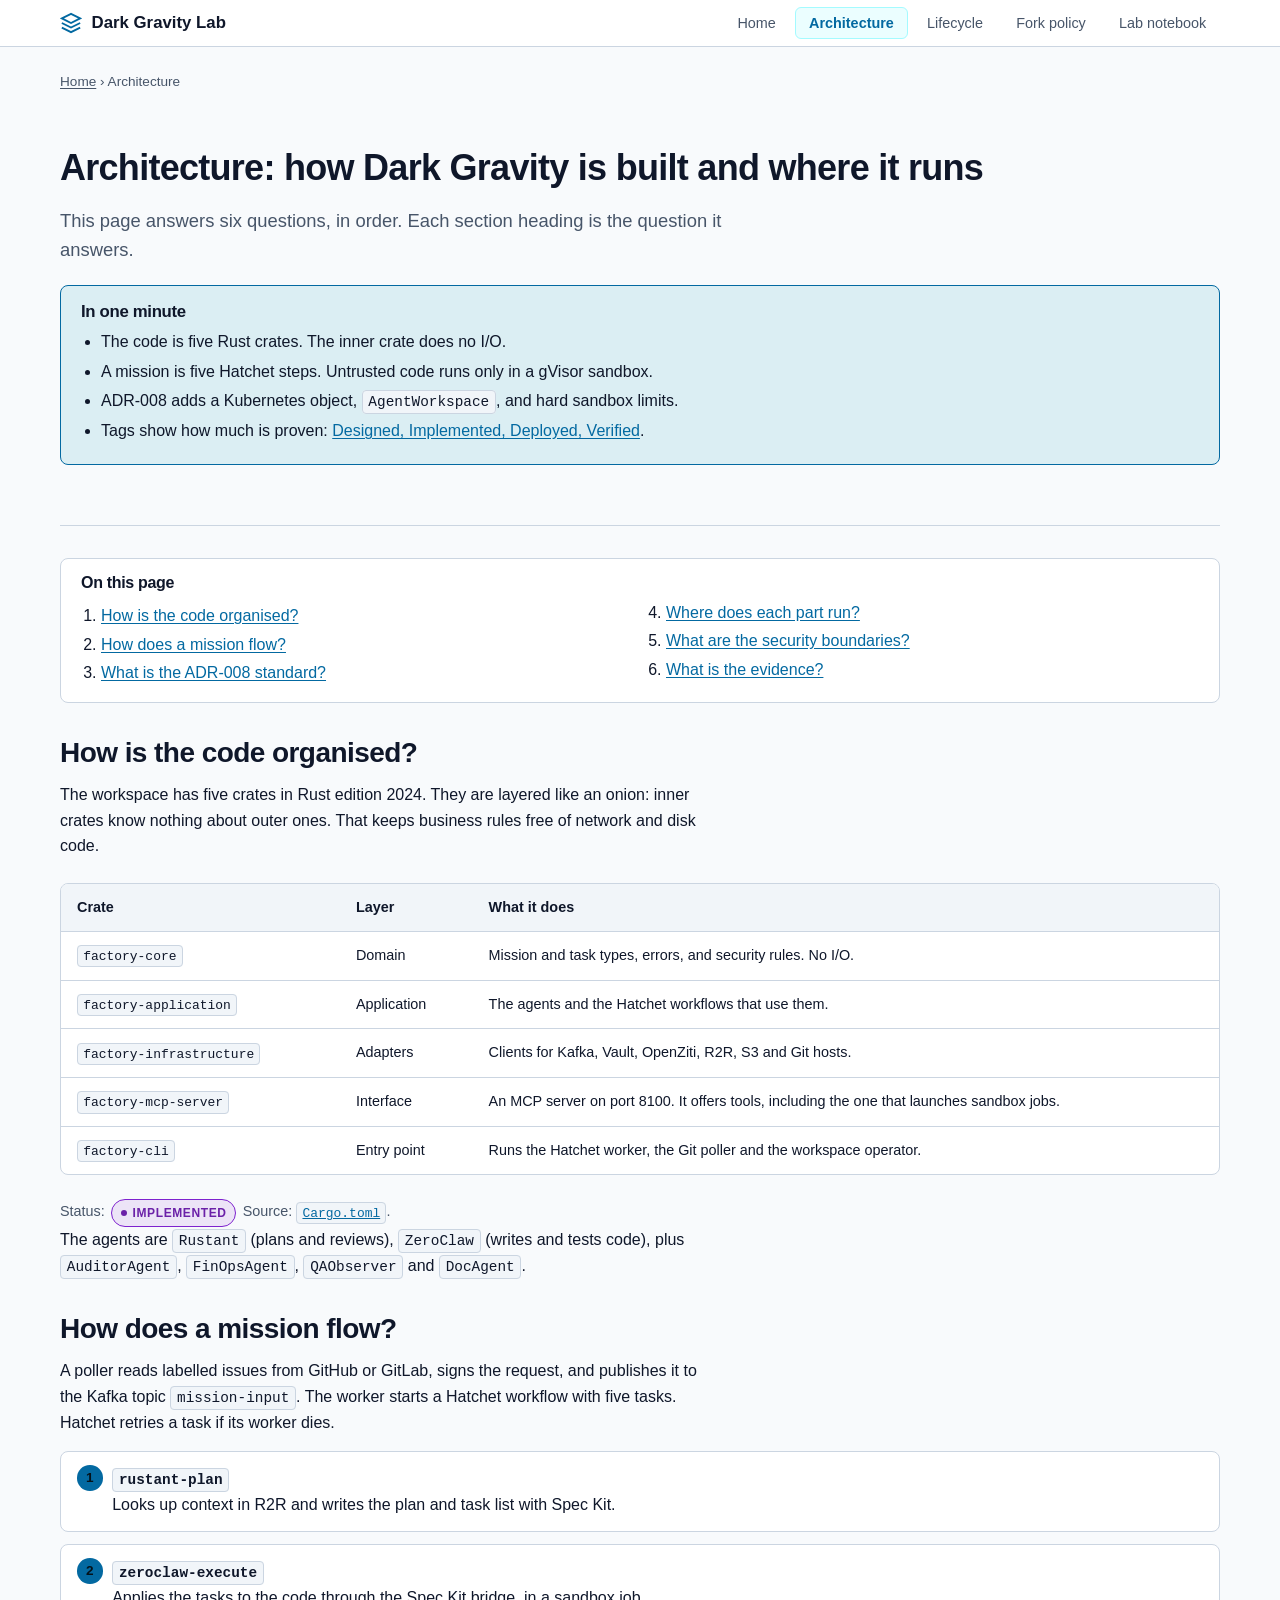
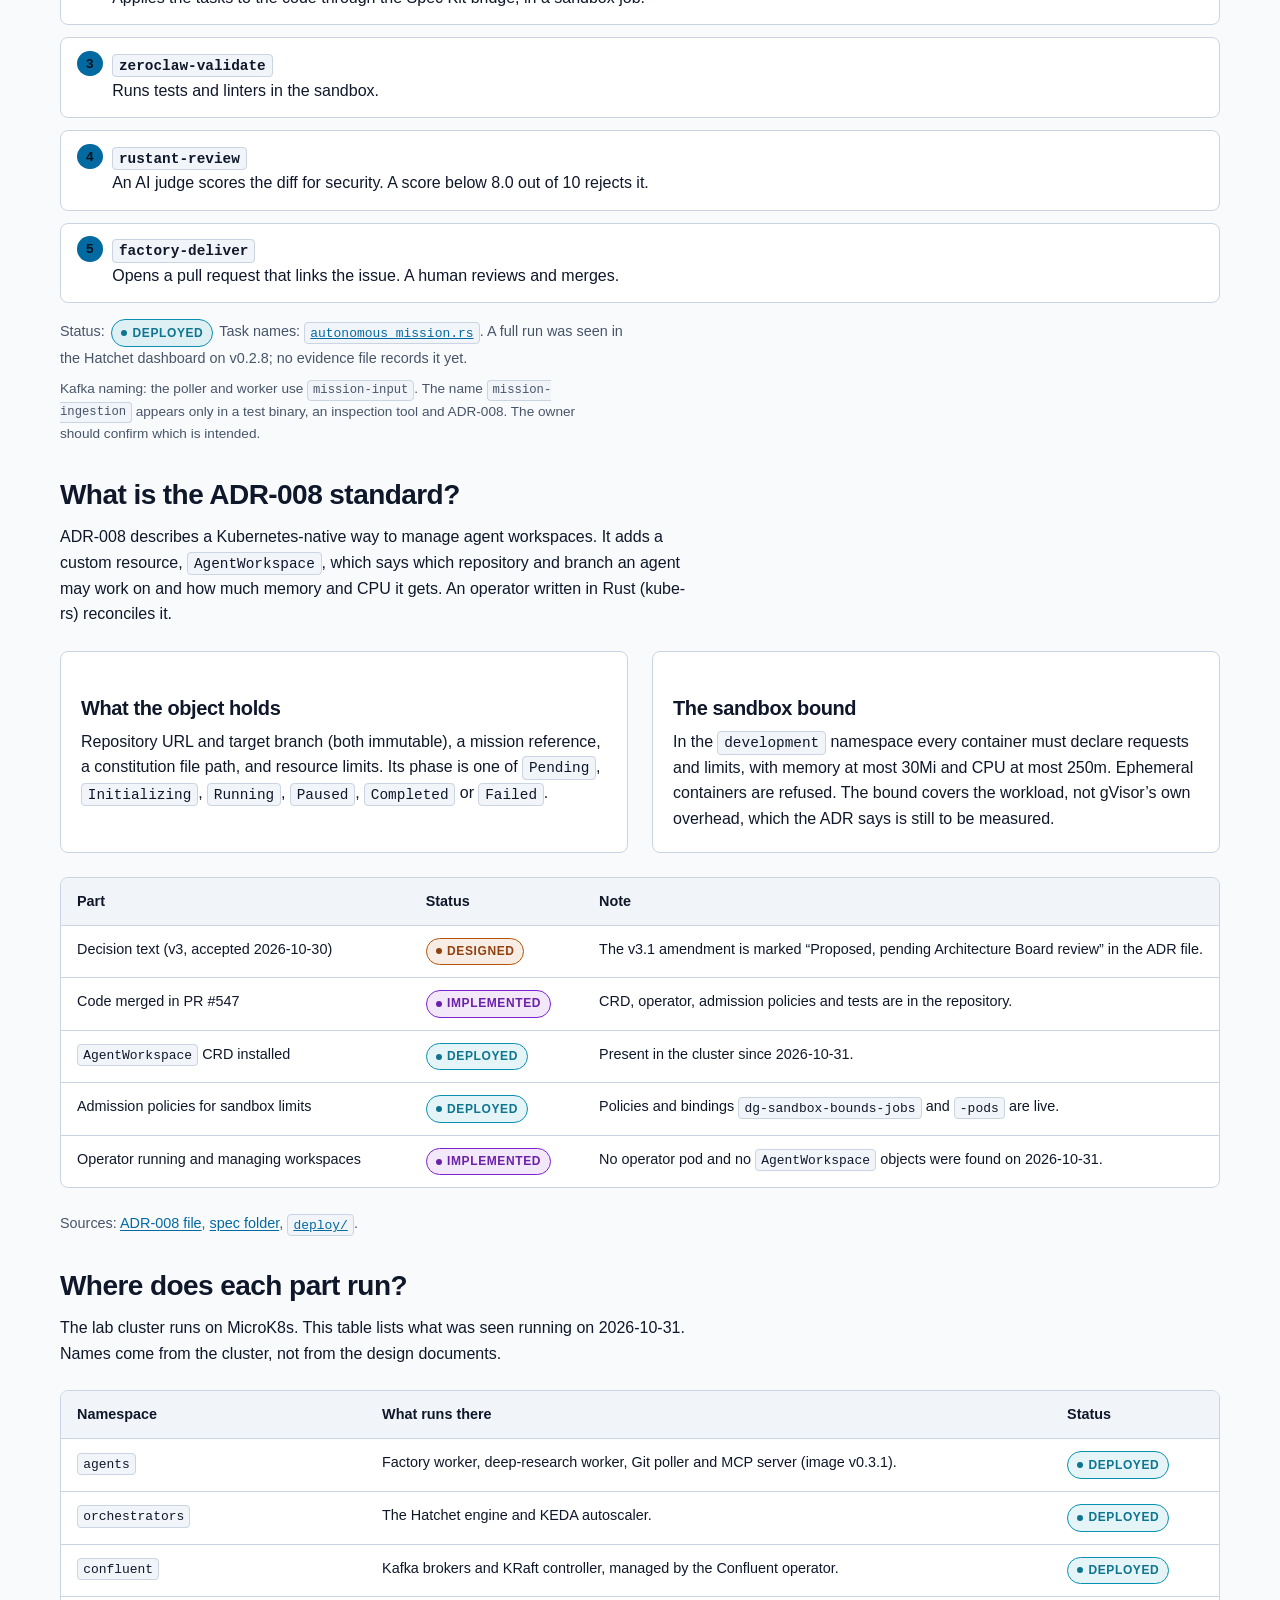
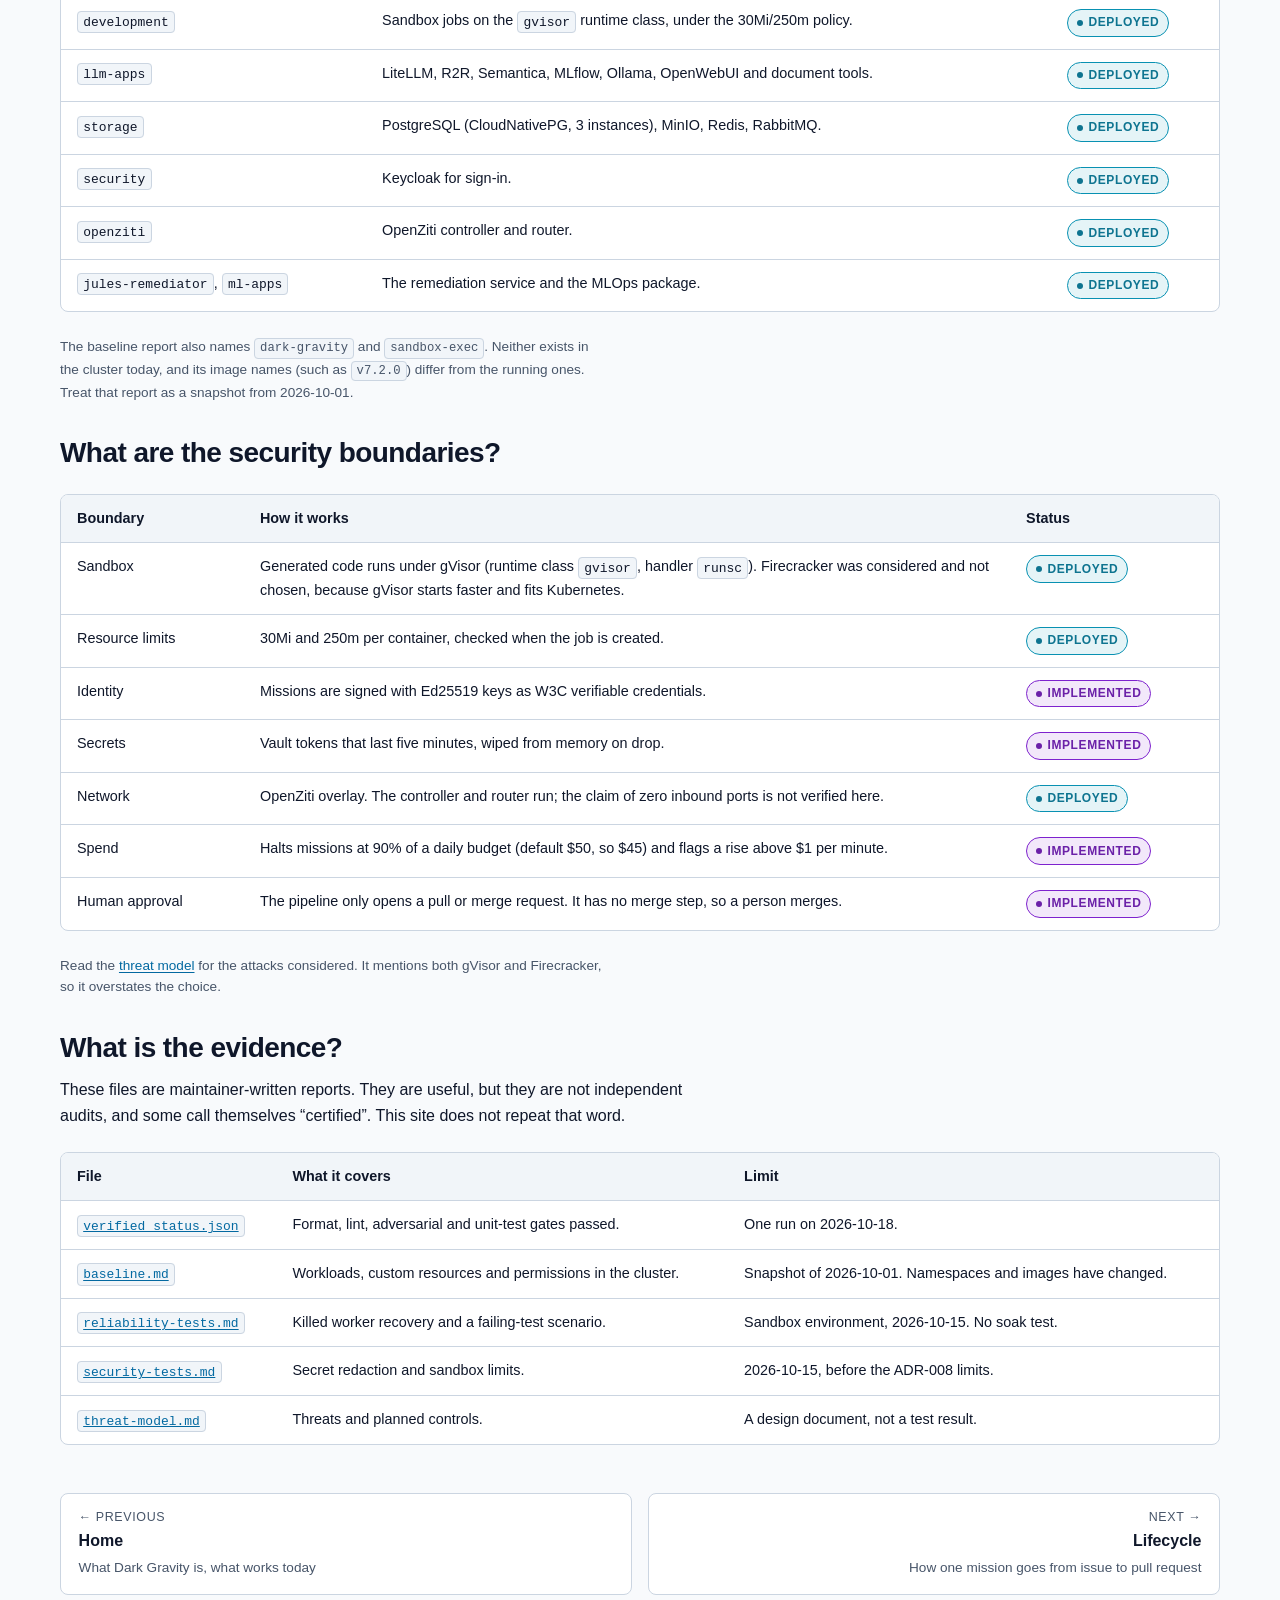
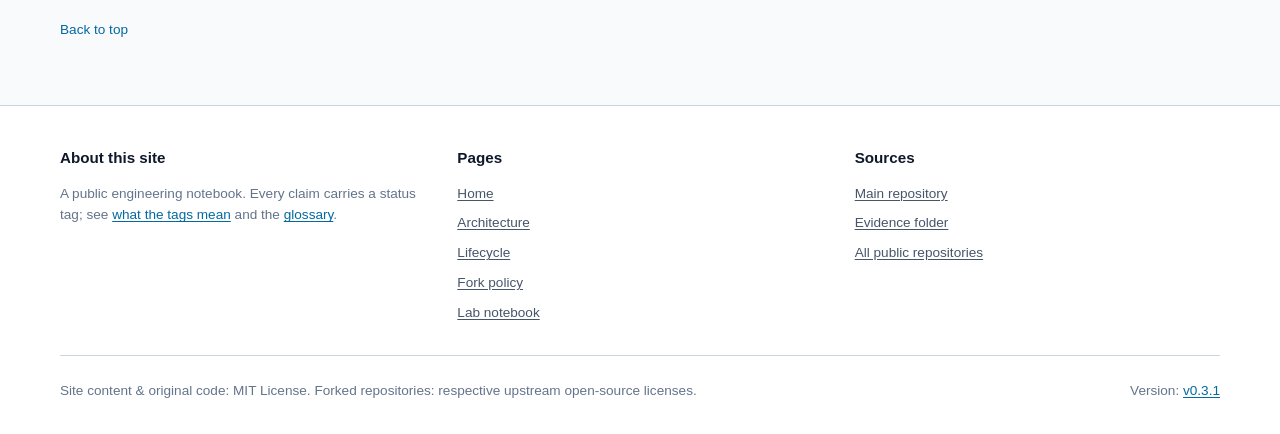
==== architecture.html @ 4d7efce5 "docs(release): update footer and canonical claims to v0.3.1 (DG-RVP-013)" ====
<!DOCTYPE html>
<html lang="en">
<head>
  <meta charset="UTF-8">
  <meta name="viewport" content="width=device-width, initial-scale=1.0">
  <title>Architecture: Dark Gravity System Design</title>
  <meta name="description" content="Five Rust crates, 5-step Hatchet pipeline, ADR-008 workspace CRD, gVisor sandboxes, and Kubernetes cluster topology verified against repository facts.">
  <link rel="canonical" href="https://lgcorzo.github.io/architecture.html">
  <meta property="og:site_name" content="Dark Gravity Lab">
  <meta property="og:type" content="website">
  <meta property="og:title" content="Architecture: Dark Gravity System Design">
  <meta property="og:description" content="Five Rust crates, 5-step Hatchet pipeline, ADR-008 workspace CRD, gVisor sandboxes, and Kubernetes cluster topology verified against repository facts.">
  <meta property="og:url" content="https://lgcorzo.github.io/architecture.html">
  <meta property="og:image" content="https://lgcorzo.github.io/assets/og-image.png">
  <meta property="og:image:width" content="1200">
  <meta property="og:image:height" content="630">
  <meta name="twitter:card" content="summary_large_image">
  <meta name="twitter:title" content="Architecture: Dark Gravity System Design">
  <meta name="twitter:description" content="Five Rust crates, 5-step Hatchet pipeline, ADR-008 workspace CRD, gVisor sandboxes, and Kubernetes cluster topology verified against repository facts.">
  <meta name="twitter:image" content="https://lgcorzo.github.io/assets/og-image.png">
  <link rel="stylesheet" href="assets/site.css">
  <link rel="icon" type="image/svg+xml" href="data:image/svg+xml,<svg xmlns='http://www.w3.org/2000/svg' viewBox='0 0 24 24'><path fill='%2300f0ff' d='M12 2L2 7l10 5 10-5-10-5zM2 17l10 5 10-5M2 12l10 5 10-5'/></svg>">
</head>
<body>
  <a href="#main" class="skip-link">Skip to main content</a>
  <!--SHELL:HEADER-->
  <header class="site-header">
    <div class="container">
      <nav class="site-nav" aria-label="Main">
        <a href="index.html" class="site-brand"><svg viewBox="0 0 24 24" fill="none" stroke="currentColor" stroke-width="2" aria-hidden="true"><path d="M12 2L2 7l10 5 10-5-10-5zM2 17l10 5 10-5M2 12l10 5 10-5"/></svg><span>Dark Gravity Lab</span></a>
        <ul class="nav-menu">
          <li><a href="index.html" class="nav-link">Home</a></li>
          <li><a href="architecture.html" class="nav-link" aria-current="page">Architecture</a></li>
          <li><a href="lifecycle.html" class="nav-link" title="Mission flow: from issue to human-reviewed PR">Lifecycle</a></li>
          <li><a href="fork-policy.html" class="nav-link" title="Dependency governance: 42 maintained open-source forks">Fork policy</a></li>
          <li><a href="notebooks.html" class="nav-link">Lab notebook</a></li>
        </ul>
      </nav>
    </div>
  </header>
  <!--/SHELL:HEADER-->

  <main id="main">
    <div class="container">
      <p class="breadcrumb"><a href="index.html">Home</a> &rsaquo; Architecture</p>

      <section class="hero">
        <h1>Architecture: how Dark Gravity is built and where it runs</h1>
        <p class="lede">
          This page answers six questions, in order. Each section heading
          is the question it answers.
        </p>
        <div class="minute">
          <h2>In one minute</h2>
          <ul>
            <li>The code is five Rust crates. The inner crate does no I/O.</li>
            <li>A mission is five Hatchet steps. Untrusted code runs only in a gVisor sandbox.</li>
            <li>ADR-008 adds a Kubernetes object, <code>AgentWorkspace</code>, and hard sandbox limits.</li>
            <li>Tags show how much is proven: <a href="index.html#status-tags">Designed, Implemented, Deployed, Verified</a>.</li>
          </ul>
        </div>
      </section>

      <nav class="toc" aria-label="On this page">
        <h2>On this page</h2>
        <ol>
          <li><a href="#overview">How is the code organised?</a></li>
          <li><a href="#mission-flow">How does a mission flow?</a></li>
          <li><a href="#adr-008">What is the ADR-008 standard?</a></li>
          <li><a href="#where-things-run">Where does each part run?</a></li>
          <li><a href="#security">What are the security boundaries?</a></li>
          <li><a href="#evidence">What is the evidence?</a></li>
        </ol>
      </nav>

      <section id="overview">
        <h2>How is the code organised?</h2>
        <p>
          The workspace has five crates in Rust edition 2024. They are
          layered like an onion: inner crates know nothing about outer ones.
          That keeps business rules free of network and disk code.
        </p>
        <div class="table-container">
          <table>
            <thead><tr><th scope="col">Crate</th><th scope="col">Layer</th><th scope="col">What it does</th></tr></thead>
            <tbody>
              <tr><td><code>factory-core</code></td><td>Domain</td><td>Mission and task types, errors, and security rules. No I/O.</td></tr>
              <tr><td><code>factory-application</code></td><td>Application</td><td>The agents and the Hatchet workflows that use them.</td></tr>
              <tr><td><code>factory-infrastructure</code></td><td>Adapters</td><td>Clients for Kafka, Vault, OpenZiti, R2R, S3 and Git hosts.</td></tr>
              <tr><td><code>factory-mcp-server</code></td><td>Interface</td><td>An MCP server on port 8100. It offers tools, including the one that launches sandbox jobs.</td></tr>
              <tr><td><code>factory-cli</code></td><td>Entry point</td><td>Runs the Hatchet worker, the Git poller and the workspace operator.</td></tr>
            </tbody>
          </table>
        </div>
        <p class="status-line">
          Status: <span class="status-tag status-implemented">Implemented</span>
          Source: <a href="https://github.com/lgcorzo/rust_CACD_autonomous_factory/blob/main/Cargo.toml"><code>Cargo.toml</code></a>.
        </p>
        <p>
          The agents are <code>Rustant</code> (plans and reviews),
          <code>ZeroClaw</code> (writes and tests code), plus
          <code>AuditorAgent</code>, <code>FinOpsAgent</code>,
          <code>QAObserver</code> and <code>DocAgent</code>.
        </p>
      </section>

      <section id="mission-flow">
        <h2>How does a mission flow?</h2>
        <p>
          A poller reads labelled issues from GitHub or GitLab, signs the
          request, and publishes it to the Kafka topic
          <code>mission-input</code>. The worker starts a Hatchet workflow
          with five tasks. Hatchet retries a task if its worker dies.
        </p>
        <ol class="steps">
          <li><strong><code>rustant-plan</code></strong>Looks up context in R2R and writes the plan and task list with Spec Kit.</li>
          <li><strong><code>zeroclaw-execute</code></strong>Applies the tasks to the code through the Spec Kit bridge, in a sandbox job.</li>
          <li><strong><code>zeroclaw-validate</code></strong>Runs tests and linters in the sandbox.</li>
          <li><strong><code>rustant-review</code></strong>An AI judge scores the diff for security. A score below 8.0 out of 10 rejects it.</li>
          <li><strong><code>factory-deliver</code></strong>Opens a pull request that links the issue. A human reviews and merges.</li>
        </ol>
        <p class="status-line">
          Status: <span class="status-tag status-deployed">Deployed</span>
          Task names: <a href="https://github.com/lgcorzo/rust_CACD_autonomous_factory/blob/main/crates/factory-application/src/workflows/autonomous_mission.rs"><code>autonomous_mission.rs</code></a>.
          A full run was seen in the Hatchet dashboard on v0.2.8; no evidence file records it yet.
        </p>
        <p class="note">
          Kafka naming: the poller and worker use <code>mission-input</code>.
          The name <code>mission-ingestion</code> appears only in a test
          binary, an inspection tool and ADR-008. The owner should confirm
          which is intended.
        </p>
      </section>

      <section id="adr-008">
        <h2>What is the ADR-008 standard?</h2>
        <p>
          ADR-008 describes a Kubernetes-native way to manage agent
          workspaces. It adds a custom resource, <code>AgentWorkspace</code>,
          which says which repository and branch an agent may work on and how
          much memory and CPU it gets. An operator written in Rust (kube-rs)
          reconciles it.
        </p>
        <div class="grid-2">
          <div class="card">
            <h3>What the object holds</h3>
            <p>
              Repository URL and target branch (both immutable), a mission
              reference, a constitution file path, and resource limits. Its
              phase is one of <code>Pending</code>, <code>Initializing</code>,
              <code>Running</code>, <code>Paused</code>, <code>Completed</code>
              or <code>Failed</code>.
            </p>
          </div>
          <div class="card">
            <h3>The sandbox bound</h3>
            <p>
              In the <code>development</code> namespace every container must
              declare requests and limits, with memory at most 30Mi and CPU
              at most 250m. Ephemeral containers are refused. The bound
              covers the workload, not gVisor&rsquo;s own overhead, which the
              ADR says is still to be measured.
            </p>
          </div>
        </div>
        <div class="table-container">
          <table>
            <thead><tr><th scope="col">Part</th><th scope="col">Status</th><th scope="col">Note</th></tr></thead>
            <tbody>
              <tr><td>Decision text (v3, accepted 2026-10-30)</td><td><span class="status-tag status-designed">Designed</span></td><td>The v3.1 amendment is marked &ldquo;Proposed, pending Architecture Board review&rdquo; in the ADR file.</td></tr>
              <tr><td>Code merged in PR #547</td><td><span class="status-tag status-implemented">Implemented</span></td><td>CRD, operator, admission policies and tests are in the repository.</td></tr>
              <tr><td><code>AgentWorkspace</code> CRD installed</td><td><span class="status-tag status-deployed">Deployed</span></td><td>Present in the cluster since 2026-10-31.</td></tr>
              <tr><td>Admission policies for sandbox limits</td><td><span class="status-tag status-deployed">Deployed</span></td><td>Policies and bindings <code>dg-sandbox-bounds-jobs</code> and <code>-pods</code> are live.</td></tr>
              <tr><td>Operator running and managing workspaces</td><td><span class="status-tag status-implemented">Implemented</span></td><td>No operator pod and no <code>AgentWorkspace</code> objects were found on 2026-10-31.</td></tr>
            </tbody>
          </table>
        </div>
        <p class="status-line">
          Sources:
          <a href="https://github.com/lgcorzo/rust_CACD_autonomous_factory/blob/main/wiki/architecture/decisions/adr-008-google-ax-crd-workspace-standard-v3.1.md">ADR-008 file</a>,
          <a href="https://github.com/lgcorzo/rust_CACD_autonomous_factory/tree/main/specs/008-crd-workspace-standard">spec folder</a>,
          <a href="https://github.com/lgcorzo/rust_CACD_autonomous_factory/tree/main/deploy"><code>deploy/</code></a>.
        </p>
      </section>

      <section id="where-things-run">
        <h2>Where does each part run?</h2>
        <p>
          The lab cluster runs on MicroK8s. This table lists what was seen
          running on 2026-10-31. Names come from the cluster, not from the
          design documents.
        </p>
        <div class="table-container">
          <table>
            <thead><tr><th scope="col">Namespace</th><th scope="col">What runs there</th><th scope="col">Status</th></tr></thead>
            <tbody>
              <tr><td><code>agents</code></td><td>Factory worker, deep-research worker, Git poller and MCP server (image v0.3.1).</td><td><span class="status-tag status-deployed">Deployed</span></td></tr>
              <tr><td><code>orchestrators</code></td><td>The Hatchet engine and KEDA autoscaler.</td><td><span class="status-tag status-deployed">Deployed</span></td></tr>
              <tr><td><code>confluent</code></td><td>Kafka brokers and KRaft controller, managed by the Confluent operator.</td><td><span class="status-tag status-deployed">Deployed</span></td></tr>
              <tr><td><code>development</code></td><td>Sandbox jobs on the <code>gvisor</code> runtime class, under the 30Mi/250m policy.</td><td><span class="status-tag status-deployed">Deployed</span></td></tr>
              <tr><td><code>llm-apps</code></td><td>LiteLLM, R2R, Semantica, MLflow, Ollama, OpenWebUI and document tools.</td><td><span class="status-tag status-deployed">Deployed</span></td></tr>
              <tr><td><code>storage</code></td><td>PostgreSQL (CloudNativePG, 3 instances), MinIO, Redis, RabbitMQ.</td><td><span class="status-tag status-deployed">Deployed</span></td></tr>
              <tr><td><code>security</code></td><td>Keycloak for sign-in.</td><td><span class="status-tag status-deployed">Deployed</span></td></tr>
              <tr><td><code>openziti</code></td><td>OpenZiti controller and router.</td><td><span class="status-tag status-deployed">Deployed</span></td></tr>
              <tr><td><code>jules-remediator</code>, <code>ml-apps</code></td><td>The remediation service and the MLOps package.</td><td><span class="status-tag status-deployed">Deployed</span></td></tr>
            </tbody>
          </table>
        </div>
        <p class="note">
          The baseline report also names <code>dark-gravity</code> and
          <code>sandbox-exec</code>. Neither exists in the cluster today, and
          its image names (such as <code>v7.2.0</code>) differ from the
          running ones. Treat that report as a snapshot from 2026-10-01.
        </p>
      </section>

      <section id="security">
        <h2>What are the security boundaries?</h2>
        <div class="table-container">
          <table>
            <thead><tr><th scope="col">Boundary</th><th scope="col">How it works</th><th scope="col">Status</th></tr></thead>
            <tbody>
              <tr><td>Sandbox</td><td>Generated code runs under gVisor (runtime class <code>gvisor</code>, handler <code>runsc</code>). Firecracker was considered and not chosen, because gVisor starts faster and fits Kubernetes.</td><td><span class="status-tag status-deployed">Deployed</span></td></tr>
              <tr><td>Resource limits</td><td>30Mi and 250m per container, checked when the job is created.</td><td><span class="status-tag status-deployed">Deployed</span></td></tr>
              <tr><td>Identity</td><td>Missions are signed with Ed25519 keys as W3C verifiable credentials.</td><td><span class="status-tag status-implemented">Implemented</span></td></tr>
              <tr><td>Secrets</td><td>Vault tokens that last five minutes, wiped from memory on drop.</td><td><span class="status-tag status-implemented">Implemented</span></td></tr>
              <tr><td>Network</td><td>OpenZiti overlay. The controller and router run; the claim of zero inbound ports is not verified here.</td><td><span class="status-tag status-deployed">Deployed</span></td></tr>
              <tr><td>Spend</td><td>Halts missions at 90% of a daily budget (default $50, so $45) and flags a rise above $1 per minute.</td><td><span class="status-tag status-implemented">Implemented</span></td></tr>
              <tr><td>Human approval</td><td>The pipeline only opens a pull or merge request. It has no merge step, so a person merges.</td><td><span class="status-tag status-implemented">Implemented</span></td></tr>
            </tbody>
          </table>
        </div>
        <p class="note">
          Read the <a href="https://github.com/lgcorzo/rust_CACD_autonomous_factory/blob/main/evidence/security/threat-model.md">threat model</a>
          for the attacks considered. It mentions both gVisor and Firecracker,
          so it overstates the choice.
        </p>
      </section>

      <section id="evidence">
        <h2>What is the evidence?</h2>
        <p>
          These files are maintainer-written reports. They are useful, but
          they are not independent audits, and some call themselves
          &ldquo;certified&rdquo;. This site does not repeat that word.
        </p>
        <div class="table-container">
          <table>
            <thead><tr><th scope="col">File</th><th scope="col">What it covers</th><th scope="col">Limit</th></tr></thead>
            <tbody>
              <tr><td><a href="https://github.com/lgcorzo/rust_CACD_autonomous_factory/blob/main/evidence/verified_status.json"><code>verified_status.json</code></a></td><td>Format, lint, adversarial and unit-test gates passed.</td><td>One run on 2026-10-18.</td></tr>
              <tr><td><a href="https://github.com/lgcorzo/rust_CACD_autonomous_factory/blob/main/evidence/baseline.md"><code>baseline.md</code></a></td><td>Workloads, custom resources and permissions in the cluster.</td><td>Snapshot of 2026-10-01. Namespaces and images have changed.</td></tr>
              <tr><td><a href="https://github.com/lgcorzo/rust_CACD_autonomous_factory/blob/main/evidence/reliability-tests.md"><code>reliability-tests.md</code></a></td><td>Killed worker recovery and a failing-test scenario.</td><td>Sandbox environment, 2026-10-15. No soak test.</td></tr>
              <tr><td><a href="https://github.com/lgcorzo/rust_CACD_autonomous_factory/blob/main/evidence/security-tests.md"><code>security-tests.md</code></a></td><td>Secret redaction and sandbox limits.</td><td>2026-10-15, before the ADR-008 limits.</td></tr>
              <tr><td><a href="https://github.com/lgcorzo/rust_CACD_autonomous_factory/blob/main/evidence/security/threat-model.md"><code>threat-model.md</code></a></td><td>Threats and planned controls.</td><td>A design document, not a test result.</td></tr>
            </tbody>
          </table>
        </div>
      </section>

      <!--SHELL:PAGER-->
      <nav class="pager" aria-label="Reading order">
        <a class="prev" href="index.html" rel="prev"><small>&larr; Previous</small><strong>Home</strong><br><span class="note">What Dark Gravity is, what works today</span></a>
        <a class="next" href="lifecycle.html" rel="next"><small>Next &rarr;</small><strong>Lifecycle</strong><br><span class="note">How one mission goes from issue to pull request</span></a>
      </nav>
      <!--/SHELL:PAGER-->
      <a class="to-top" href="#main">Back to top</a>
    </div>
  </main>

  <!--SHELL:FOOTER-->
  <footer class="site-footer">
    <div class="container">
      <div class="footer-grid">
        <div class="footer-col">
          <p class="footer-title">About this site</p>
          <p>A public engineering notebook. Every claim carries a status tag;
          see <a href="index.html#status-tags">what the tags mean</a> and the
          <a href="index.html#glossary">glossary</a>.</p>
        </div>
        <div class="footer-col">
          <p class="footer-title">Pages</p>
          <ul class="footer-links">
            <li><a href="index.html">Home</a></li>
            <li><a href="architecture.html">Architecture</a></li>
            <li><a href="lifecycle.html">Lifecycle</a></li>
            <li><a href="fork-policy.html">Fork policy</a></li>
            <li><a href="notebooks.html">Lab notebook</a></li>
          </ul>
        </div>
        <div class="footer-col">
          <p class="footer-title">Sources</p>
          <ul class="footer-links">
            <li><a href="https://github.com/lgcorzo/rust_CACD_autonomous_factory">Main repository</a></li>
            <li><a href="https://github.com/lgcorzo/rust_CACD_autonomous_factory/tree/main/evidence">Evidence folder</a></li>
            <li><a href="https://github.com/lgcorzo">All public repositories</a></li>
          </ul>
        </div>
      </div>
      <div class="footer-bottom">
        <span>Site content &amp; original code: MIT License. Forked repositories: respective upstream open-source licenses.</span>
        <span>Version: <a href="https://github.com/lgcorzo/rust_CACD_autonomous_factory/releases/tag/v0.3.1">v0.3.1</a></span>
      </div>
    </div>
  </footer>
  <!--/SHELL:FOOTER-->
</body>
</html>
---- assets/site.css ----
/* ==========================================================================
   Dark Gravity — Evidence-Based Site Standard Stylesheet (assets/site.css)
   Clean, semantic, accessible CSS with prefers-color-scheme and prefers-reduced-motion
   ========================================================================== */

:root {
  --font-sans: 'Inter', -apple-system, BlinkMacSystemFont, 'Segoe UI', Roboto, Oxygen, Ubuntu, Cantarell, sans-serif;
  --font-mono: 'JetBrains Mono', ui-monospace, SFMono-Regular, Menlo, Monaco, Consolas, monospace;

  /* Dark Theme Default */
  --bg-primary: #070a10;
  --bg-surface: #0d121f;
  --bg-surface-elevated: #141c2e;
  --bg-surface-translucent: rgba(13, 18, 31, 0.85);
  
  --border-subtle: #1e293b;
  --border-bright: #334155;
  
  --text-main: #f1f5f9;
  --text-muted: #94a3b8;
  --text-subtle: #94a3b8;
  
  --accent-cyan: #00f0ff;
  --accent-cyan-glow: rgba(0, 240, 255, 0.15);
  --accent-purple: #a855f7;
  --accent-emerald: #10b981;
  --accent-amber: #f59e0b;
  --accent-rose: #f43f5e;
  
  --status-verified-bg: rgba(16, 185, 129, 0.12);
  --status-verified-text: #34d399;
  --status-verified-border: #059669;
  
  --status-deployed-bg: rgba(0, 240, 255, 0.12);
  --status-deployed-text: #38bdf8;
  --status-deployed-border: #0284c7;
  
  --status-implemented-bg: rgba(168, 85, 247, 0.12);
  --status-implemented-text: #c084fc;
  --status-implemented-border: #7c3aed;
  
  --status-designed-bg: rgba(245, 158, 11, 0.12);
  --status-designed-text: #fbbf24;
  --status-designed-border: #d97706;

  --focus-ring: #00f0ff;
  --container-max: 1200px;
}

/* Light Theme via prefers-color-scheme */
@media (prefers-color-scheme: light) {
  :root {
    --bg-primary: #f8fafc;
    --bg-surface: #ffffff;
    --bg-surface-elevated: #f1f5f9;
    --bg-surface-translucent: rgba(255, 255, 255, 0.9);
    
    --border-subtle: #cbd5e1;
    --border-bright: #94a3b8;
    
    --text-main: #0f172a;
    --text-muted: #475569;
    --text-subtle: #64748b;
    
    --accent-cyan: #0369a1;
    --accent-cyan-glow: rgba(8, 145, 178, 0.12);
    --accent-purple: #7e22ce;
    --accent-emerald: #047857;
    --accent-amber: #b45309;
    --accent-rose: #be123c;
    
    --status-verified-bg: rgba(4, 120, 87, 0.1);
    --status-verified-text: #065f46;
    --status-verified-border: #047857;
    
    --status-deployed-bg: rgba(8, 145, 178, 0.1);
    --status-deployed-text: #0e7490;
    --status-deployed-border: #0891b2;
    
    --status-implemented-bg: rgba(126, 34, 206, 0.1);
    --status-implemented-text: #6b21a8;
    --status-implemented-border: #7e22ce;
    
    --status-designed-bg: rgba(180, 83, 9, 0.1);
    --status-designed-text: #92400e;
    --status-designed-border: #b45309;

    --focus-ring: #0891b2;
  }
  .btn-primary {
    background: #0284c7 !important;
    border-color: #0284c7 !important;
    color: #ffffff !important;
  }
  .btn-primary:hover {
    background: #0369a1 !important;
    border-color: #0369a1 !important;
    color: #ffffff !important;
  }
}

/* Base Reset & Typography */
*, *::before, *::after {
  box-sizing: border-box;
  margin: 0;
  padding: 0;
}

html {
  font-family: var(--font-sans);
  background-color: var(--bg-primary);
  color: var(--text-main);
  line-height: 1.6;
  scroll-behavior: smooth;
  -webkit-font-smoothing: antialiased;
}

body {
  min-height: 100vh;
  display: flex;
  flex-direction: column;
}

p, li, td, th {
  max-width: 72ch;
}

h1, h2, h3, h4 {
  color: var(--text-main);
  line-height: 1.25;
  font-weight: 700;
  letter-spacing: -0.02em;
}

h1 { font-size: 2.25rem; margin-bottom: 1rem; }
h2 { font-size: 1.75rem; margin-top: 2rem; margin-bottom: 0.75rem; }
h3 { font-size: 1.25rem; margin-top: 1.5rem; margin-bottom: 0.5rem; }

a {
  color: var(--accent-cyan);
  text-decoration: none;
  transition: color 0.15s ease;
}

a:hover {
  text-decoration: underline;
}

a:focus-visible, button:focus-visible, input:focus-visible, summary:focus-visible {
  outline: 2px solid var(--focus-ring);
  outline-offset: 3px;
}

code, pre {
  font-family: var(--font-mono);
  font-size: 0.9em;
}

code {
  background-color: var(--bg-surface-elevated);
  padding: 0.2em 0.4em;
  border-radius: 4px;
  border: 1px solid var(--border-subtle);
}

pre {
  background-color: var(--bg-surface);
  border: 1px solid var(--border-subtle);
  border-radius: 8px;
  padding: 1rem;
  overflow-x: auto;
  margin: 1rem 0;
}

pre code {
  background: transparent;
  padding: 0;
  border: none;
}

/* Accessibility Skip Link */
.skip-link {
  position: absolute;
  top: -100px;
  left: 1rem;
  background: var(--accent-cyan);
  color: #000;
  padding: 0.5rem 1rem;
  font-weight: 600;
  border-radius: 4px;
  z-index: 9999;
  transition: top 0.2s;
}

.skip-link:focus {
  top: 1rem;
}

/* Layout Containers */
.container {
  width: 100%;
  max-width: var(--container-max);
  margin-left: auto;
  margin-right: auto;
  padding-left: 1.25rem;
  padding-right: 1.25rem;
}

main {
  flex: 1 0 auto;
  padding-top: 5rem;
  padding-bottom: 4rem;
}

/* Unified Navigation */
.site-header {
  position: sticky;
  top: 0;
  left: 0;
  right: 0;
  background-color: var(--bg-surface);
  border-bottom: 1px solid var(--border-subtle);
  z-index: 1000;
  padding: 0.6rem 0;
}

.site-nav {
  display: flex;
  align-items: center;
  justify-content: space-between;
  width: 100%;
  gap: 1.5rem;
}

.site-brand {
  display: inline-flex;
  align-items: center;
  gap: 0.6rem;
  font-weight: 700;
  font-size: 1.05rem;
  color: var(--text-main);
  text-decoration: none !important;
  white-space: nowrap;
}

.site-brand svg {
  width: 22px;
  height: 22px;
  stroke: var(--accent-cyan);
  flex-shrink: 0;
}

.nav-menu {
  display: flex;
  align-items: center;
  gap: 0.35rem;
  list-style: none;
  margin: 0;
  padding: 0;
  overflow: visible;
}

.nav-link {
  color: var(--text-muted);
  font-size: 0.9rem;
  font-weight: 500;
  padding: 0.45rem 0.8rem;
  border-radius: 6px;
  text-decoration: none !important;
  transition: all 0.15s ease;
  white-space: nowrap;
  border: 1px solid transparent;
}

.nav-link:hover {
  color: var(--text-main);
  background: rgba(255, 255, 255, 0.05);
  text-decoration: none !important;
}

.nav-link[aria-current="page"], .nav-link.active {
  color: var(--accent-cyan);
  background: rgba(0, 240, 255, 0.08);
  border-color: rgba(0, 240, 255, 0.3);
  font-weight: 600;
}

@media (max-width: 768px) {
  .site-header {
    padding: 0.4rem 0;
  }
  .site-nav {
    flex-direction: row;
    align-items: center;
    justify-content: space-between;
    gap: 0.5rem;
  }
  .site-brand span {
    font-size: 0.95rem;
  }
  .nav-menu {
    overflow-x: auto;
    -webkit-overflow-scrolling: touch;
    scrollbar-width: none;
    -ms-overflow-style: none;
    gap: 0.2rem;
    padding: 0.1rem 0;
  }
  .nav-menu::-webkit-scrollbar {
    display: none;
  }
  .nav-link {
    font-size: 0.82rem;
    padding: 0.35rem 0.55rem;
  }
}

/* Status Tags Standard */
.status-tag {
  display: inline-flex;
  align-items: center;
  gap: 0.35rem;
  font-size: 0.75rem;
  font-weight: 700;
  text-transform: uppercase;
  letter-spacing: 0.05em;
  padding: 0.2rem 0.55rem;
  border-radius: 9999px;
  border: 1px solid transparent;
  white-space: nowrap;
}

.status-tag::before {
  content: "";
  display: inline-block;
  width: 6px;
  height: 6px;
  border-radius: 50%;
}

.status-verified {
  background: var(--status-verified-bg);
  color: var(--status-verified-text);
  border-color: var(--status-verified-border);
}
.status-verified::before { background: var(--status-verified-text); }

.status-deployed {
  background: var(--status-deployed-bg);
  color: var(--status-deployed-text);
  border-color: var(--status-deployed-border);
}
.status-deployed::before { background: var(--status-deployed-text); }

.status-implemented {
  background: var(--status-implemented-bg);
  color: var(--status-implemented-text);
  border-color: var(--status-implemented-border);
}
.status-implemented::before { background: var(--status-implemented-text); }

.status-designed {
  background: var(--status-designed-bg);
  color: var(--status-designed-text);
  border-color: var(--status-designed-border);
}
.status-designed::before { background: var(--status-designed-text); }

/* Status Legend Banner */
.status-legend {
  display: flex;
  flex-wrap: wrap;
  gap: 1rem;
  padding: 1rem;
  background: var(--bg-surface);
  border: 1px solid var(--border-subtle);
  border-radius: 8px;
  margin: 1.5rem 0 2rem;
  font-size: 0.85rem;
}

.status-legend-item {
  display: flex;
  align-items: center;
  gap: 0.5rem;
}

/* Hero Section */
.hero {
  padding: 2.5rem 0;
  border-bottom: 1px solid var(--border-subtle);
  margin-bottom: 2rem;
}

.hero-subtitle {
  font-size: 1.15rem;
  color: var(--text-muted);
  margin-top: 0.5rem;
  margin-bottom: 1.5rem;
}

.hero-paths {
  display: grid;
  grid-template-columns: repeat(auto-fit, minmax(280px, 1fr));
  gap: 1rem;
  margin-top: 1.5rem;
}

.path-card {
  background: var(--bg-surface);
  border: 1px solid var(--border-subtle);
  border-radius: 8px;
  padding: 1.25rem;
  display: flex;
  flex-direction: column;
  justify-content: space-between;
  transition: border-color 0.15s ease, transform 0.15s ease;
}

.path-card:hover {
  border-color: var(--accent-cyan);
  transform: translateY(-2px);
  text-decoration: none;
}

.path-card h3 {
  color: var(--text-main);
  margin-top: 0;
}

.path-card p {
  color: var(--text-muted);
  font-size: 0.9rem;
  margin: 0.5rem 0 1rem;
}

.path-card .path-action {
  font-weight: 600;
  font-size: 0.85rem;
  color: var(--accent-cyan);
}

/* Tables & Containers */
.table-container {
  width: 100%;
  overflow-x: auto;
  border: 1px solid var(--border-subtle);
  border-radius: 8px;
  margin: 1.5rem 0;
  background: var(--bg-surface);
  -webkit-overflow-scrolling: touch;
}

table {
  width: 100%;
  border-collapse: collapse;
  text-align: left;
  font-size: 0.9rem;
}

th, td {
  padding: 0.75rem 1rem;
  border-bottom: 1px solid var(--border-subtle);
  vertical-align: top;
}

th {
  background: var(--bg-surface-elevated);
  color: var(--text-main);
  font-weight: 600;
}

tr:last-child td {
  border-bottom: none;
}

/* Callouts & Evidence Boxes */
.callout {
  padding: 1rem 1.25rem;
  border-radius: 8px;
  background: var(--bg-surface);
  border-left: 4px solid var(--accent-cyan);
  margin: 1.5rem 0;
  border-top: 1px solid var(--border-subtle);
  border-right: 1px solid var(--border-subtle);
  border-bottom: 1px solid var(--border-subtle);
}

.callout-title {
  font-weight: 700;
  margin-bottom: 0.25rem;
  display: flex;
  align-items: center;
  gap: 0.5rem;
}

/* Grid & Cards */
.grid-2 {
  display: grid;
  grid-template-columns: repeat(auto-fit, minmax(320px, 1fr));
  gap: 1.5rem;
  margin: 1.5rem 0;
}

.card {
  background: var(--bg-surface);
  border: 1px solid var(--border-subtle);
  border-radius: 8px;
  padding: 1.25rem;
}

/* Unified Footer */
.site-footer {
  border-top: 1px solid var(--border-subtle);
  background: var(--bg-surface);
  padding: 2.5rem 0 3rem;
  color: var(--text-subtle);
  font-size: 0.85rem;
}

.footer-grid {
  display: grid;
  grid-template-columns: repeat(auto-fit, minmax(220px, 1fr));
  gap: 2rem;
  margin-bottom: 2rem;
}

.footer-col h4 {
  font-size: 0.9rem;
  text-transform: uppercase;
  letter-spacing: 0.05em;
  color: var(--text-main);
  margin-bottom: 0.75rem;
}

.footer-links {
  list-style: none;
  display: flex;
  flex-direction: column;
  gap: 0.5rem;
}

.footer-links a {
  color: var(--text-muted);
}

.footer-links a:hover {
  color: var(--accent-cyan);
}

.footer-bottom {
  border-top: 1px solid var(--border-subtle);
  padding-top: 1.5rem;
  display: flex;
  flex-wrap: wrap;
  justify-content: space-between;
  gap: 1rem;
}

.footer-bottom a {
  text-decoration: underline;
  text-underline-offset: 2px;
}

/* Reduced Motion */
@media (prefers-reduced-motion: reduce) {
  html {
    scroll-behavior: auto;
  }
  *, *::before, *::after {
    transition: none !important;
    animation: none !important;
  }
}

/* Responsive Headings */
@media (max-width: 768px) {
  h1 { font-size: 1.75rem; }
  h2 { font-size: 1.4rem; }
}

/* ==========================================================================
   Navigation & reading aids (v2)
   ========================================================================== */
main { padding-top: 1.5rem; }
@media (max-width: 768px) {
  main { padding-top: 1rem; }
}

.grid-2 { grid-template-columns: repeat(auto-fit, minmax(min(100%, 300px), 1fr)); }
code { overflow-wrap: anywhere; }
.card, .callout, .path-card { min-width: 0; }

.breadcrumb { font-size: 0.85rem; color: var(--text-muted); margin-bottom: 0.75rem; }
.breadcrumb a { color: var(--text-muted); text-decoration: underline; }
.lede { font-size: 1.15rem; color: var(--text-muted); max-width: 66ch; margin-bottom: 1rem; }

.minute { border: 1px solid var(--accent-cyan); border-radius: 8px; padding: 1rem 1.25rem; background: var(--accent-cyan-glow); margin: 1.25rem 0; }
.minute h2 { margin: 0 0 0.4rem; font-size: 1.05rem; }
.minute ul { margin-left: 1.25rem; }
.minute li { margin: 0.25rem 0; }

.toc { border: 1px solid var(--border-subtle); border-radius: 8px; padding: 0.9rem 1.25rem; background: var(--bg-surface); margin: 1.25rem 0 2rem; }
.toc h2 { margin: 0 0 0.4rem; font-size: 1rem; }
.toc ol { margin-left: 1.25rem; columns: 2 260px; column-gap: 2rem; }
.toc li { margin: 0.2rem 0; break-inside: avoid; }

section[id] { scroll-margin-top: 5rem; }
section > h2 .anchor { margin-left: 0.4rem; font-size: 0.8em; opacity: 0.5; }

.status-line { font-size: 0.9rem; color: var(--text-muted); }
.status-line .status-tag { margin: 0 0.15rem; }
.note { font-size: 0.85rem; color: var(--text-muted); margin-top: 0.5rem; }
.steps { counter-reset: step; list-style: none; margin: 1rem 0; display: grid; gap: 0.75rem; }
.steps li { counter-increment: step; background: var(--bg-surface); border: 1px solid var(--border-subtle); border-radius: 8px; padding: 0.85rem 1rem 0.85rem 3.2rem; position: relative; max-width: none; }
.steps li::before { content: counter(step); position: absolute; left: 1rem; top: 0.8rem; width: 1.6rem; height: 1.6rem; border-radius: 50%; background: var(--accent-cyan); color: #04121a; font-weight: 700; display: grid; place-items: center; font-size: 0.85rem; }
.steps strong { display: block; }

dl.glossary { display: grid; grid-template-columns: minmax(7rem, 11rem) 1fr; gap: 0.5rem 1.25rem; margin: 1rem 0; }
dl.glossary dt { font-weight: 700; color: var(--text-main); }
dl.glossary dd { color: var(--text-muted); max-width: 66ch; }
@media (max-width: 560px) { dl.glossary { grid-template-columns: 1fr; gap: 0.1rem; } dl.glossary dd { margin-bottom: 0.6rem; } }

.pager { display: grid; grid-template-columns: 1fr 1fr; gap: 1rem; margin: 3rem 0 0; }
.pager a { display: block; border: 1px solid var(--border-subtle); border-radius: 8px; padding: 0.9rem 1.1rem; background: var(--bg-surface); color: var(--text-main); }
.pager a:hover { border-color: var(--accent-cyan); text-decoration: none; }
.pager small { display: block; color: var(--text-muted); font-size: 0.78rem; text-transform: uppercase; letter-spacing: 0.05em; }
.pager .next { text-align: right; grid-column: 2; }
.pager .prev { grid-column: 1; }
@media (max-width: 560px) { .pager { grid-template-columns: 1fr; } .pager .next, .pager .prev { grid-column: 1; text-align: left; } }
.to-top { display: inline-block; margin-top: 1.5rem; font-size: 0.85rem; }

/* Notebook entries */
.entry { background: var(--bg-surface); border: 1px solid var(--border-subtle); border-radius: 10px; padding: 1.25rem 1.5rem; margin: 1.5rem 0; }
.entry header.entry-head { display: flex; flex-wrap: wrap; gap: 0.5rem 1rem; align-items: center; justify-content: space-between; border-bottom: 1px solid var(--border-subtle); padding-bottom: 0.6rem; margin-bottom: 0.75rem; font-size: 0.85rem; color: var(--text-muted); }
.entry h2 { margin-top: 0; font-size: 1.35rem; }
.entry dl { display: grid; gap: 0.15rem; margin-top: 1rem; }
.entry dt { font-weight: 700; color: var(--accent-cyan); margin-top: 0.7rem; font-size: 0.9rem; }
.entry dd { max-width: 70ch; color: var(--text-main); }
.entry pre { max-width: 100%; }
.entry-index { width: 100%; }
@media print { .site-header, .pager, .to-top { display: none; } }

/* Additional helper styles for notebook chips and responsive video embeds */
.chip {
  display: inline-flex;
  align-items: center;
  gap: 0.35rem;
  padding: 0.2rem 0.55rem;
  font-size: 0.78rem;
  font-family: var(--font-mono);
  border-radius: 4px;
  background: rgba(255, 255, 255, 0.05);
  border: 1px solid var(--border-subtle);
  color: var(--text-main);
}
.video-wrapper {
  position: relative;
  width: 100%;
  padding-bottom: 56.25%;
  height: 0;
  overflow: hidden;
  border-radius: 8px;
  margin: 1rem 0;
  background: #000;
  border: 1px solid var(--border-subtle);
}
.video-wrapper iframe {
  position: absolute;
  top: 0;
  left: 0;
  width: 100%;
  height: 100%;
  border: 0;
}

/* Text block links distinguishing without relying solely on color */
p a, td a, li a:not(.nav-link), dd a {
  text-decoration: underline;
  text-underline-offset: 2px;
}
.nav-link {
  text-decoration: none !important;
}
.footer-title {
  font-weight: 700;
  color: var(--text-main);
  margin-bottom: 0.75rem;
  font-size: 0.95rem;
}

.video-container { margin: 1.5rem 0; }
.video-caption { font-size: 0.85rem; color: var(--text-muted); margin-top: 0.5rem; }

/* Hero enhancements & Buttons */
.hero-tagline {
  font-size: 0.85rem;
  font-family: var(--font-mono);
  text-transform: uppercase;
  letter-spacing: 0.08em;
  color: var(--accent-cyan);
  font-weight: 600;
  margin-bottom: 0.85rem;
}

.research-question {
  background: var(--bg-surface);
  border-left: 3px solid var(--accent-cyan);
  border-top: 1px solid var(--border-subtle);
  border-right: 1px solid var(--border-subtle);
  border-bottom: 1px solid var(--border-subtle);
  padding: 0.85rem 1.15rem;
  margin: 1.25rem 0;
  border-radius: 0 8px 8px 0;
  font-size: 0.98rem;
  color: var(--text-main);
}

.research-question strong {
  color: var(--accent-cyan);
  display: block;
  font-size: 0.8rem;
  text-transform: uppercase;
  letter-spacing: 0.06em;
  margin-bottom: 0.25rem;
}

.cta-group {
  display: flex;
  flex-wrap: wrap;
  align-items: center;
  gap: 0.75rem;
  margin: 1.5rem 0 0.5rem;
}

.btn {
  display: inline-flex;
  align-items: center;
  justify-content: center;
  gap: 0.5rem;
  font-weight: 600;
  font-size: 0.92rem;
  padding: 0.65rem 1.25rem;
  border-radius: 6px;
  text-decoration: none !important;
  transition: all 0.15s ease;
  cursor: pointer;
  white-space: nowrap;
}

.btn-primary {
  background: var(--accent-cyan);
  color: #04121a !important;
  border: 1px solid var(--accent-cyan);
}

.btn-primary:hover {
  background: #38bdf8;
  border-color: #38bdf8;
  box-shadow: 0 0 12px var(--accent-cyan-glow);
  text-decoration: none !important;
}

.btn-secondary {
  background: var(--bg-surface-elevated);
  color: var(--text-main) !important;
  border: 1px solid var(--border-bright);
}

.btn-secondary:hover {
  border-color: var(--accent-cyan);
  color: var(--accent-cyan) !important;
  text-decoration: none !important;
}

/* Collapsible technical details */
details {
  background: var(--bg-surface);
  border: 1px solid var(--border-subtle);
  border-radius: 6px;
  padding: 0.6rem 0.9rem;
  margin: 0.6rem 0;
}

details[open] {
  border-color: var(--border-bright);
}

summary {
  cursor: pointer;
  font-weight: 600;
  font-size: 0.88rem;
  color: var(--accent-cyan);
}

summary:hover {
  text-decoration: underline;
}

details > div, details > p, details > ul {
  margin-top: 0.6rem;
  font-size: 0.88rem;
  color: var(--text-muted);
}

/* Acronyms & Abbreviations */
abbr[title] {
  text-decoration: underline dotted;
  text-underline-offset: 3px;
  cursor: help;
}

/* Badges for code execution verification */
.badge-evidence {
  display: inline-block;
  font-family: var(--font-mono);
  font-size: 0.72rem;
  font-weight: 600;
  padding: 0.15rem 0.45rem;
  border-radius: 4px;
  margin-bottom: 0.4rem;
}

.badge-illustrative {
  background: rgba(245, 158, 11, 0.15);
  color: #fbbf24;
  border: 1px solid #d97706;
}

.badge-verified-run {
  background: rgba(16, 185, 129, 0.15);
  color: #34d399;
  border: 1px solid #059669;
}
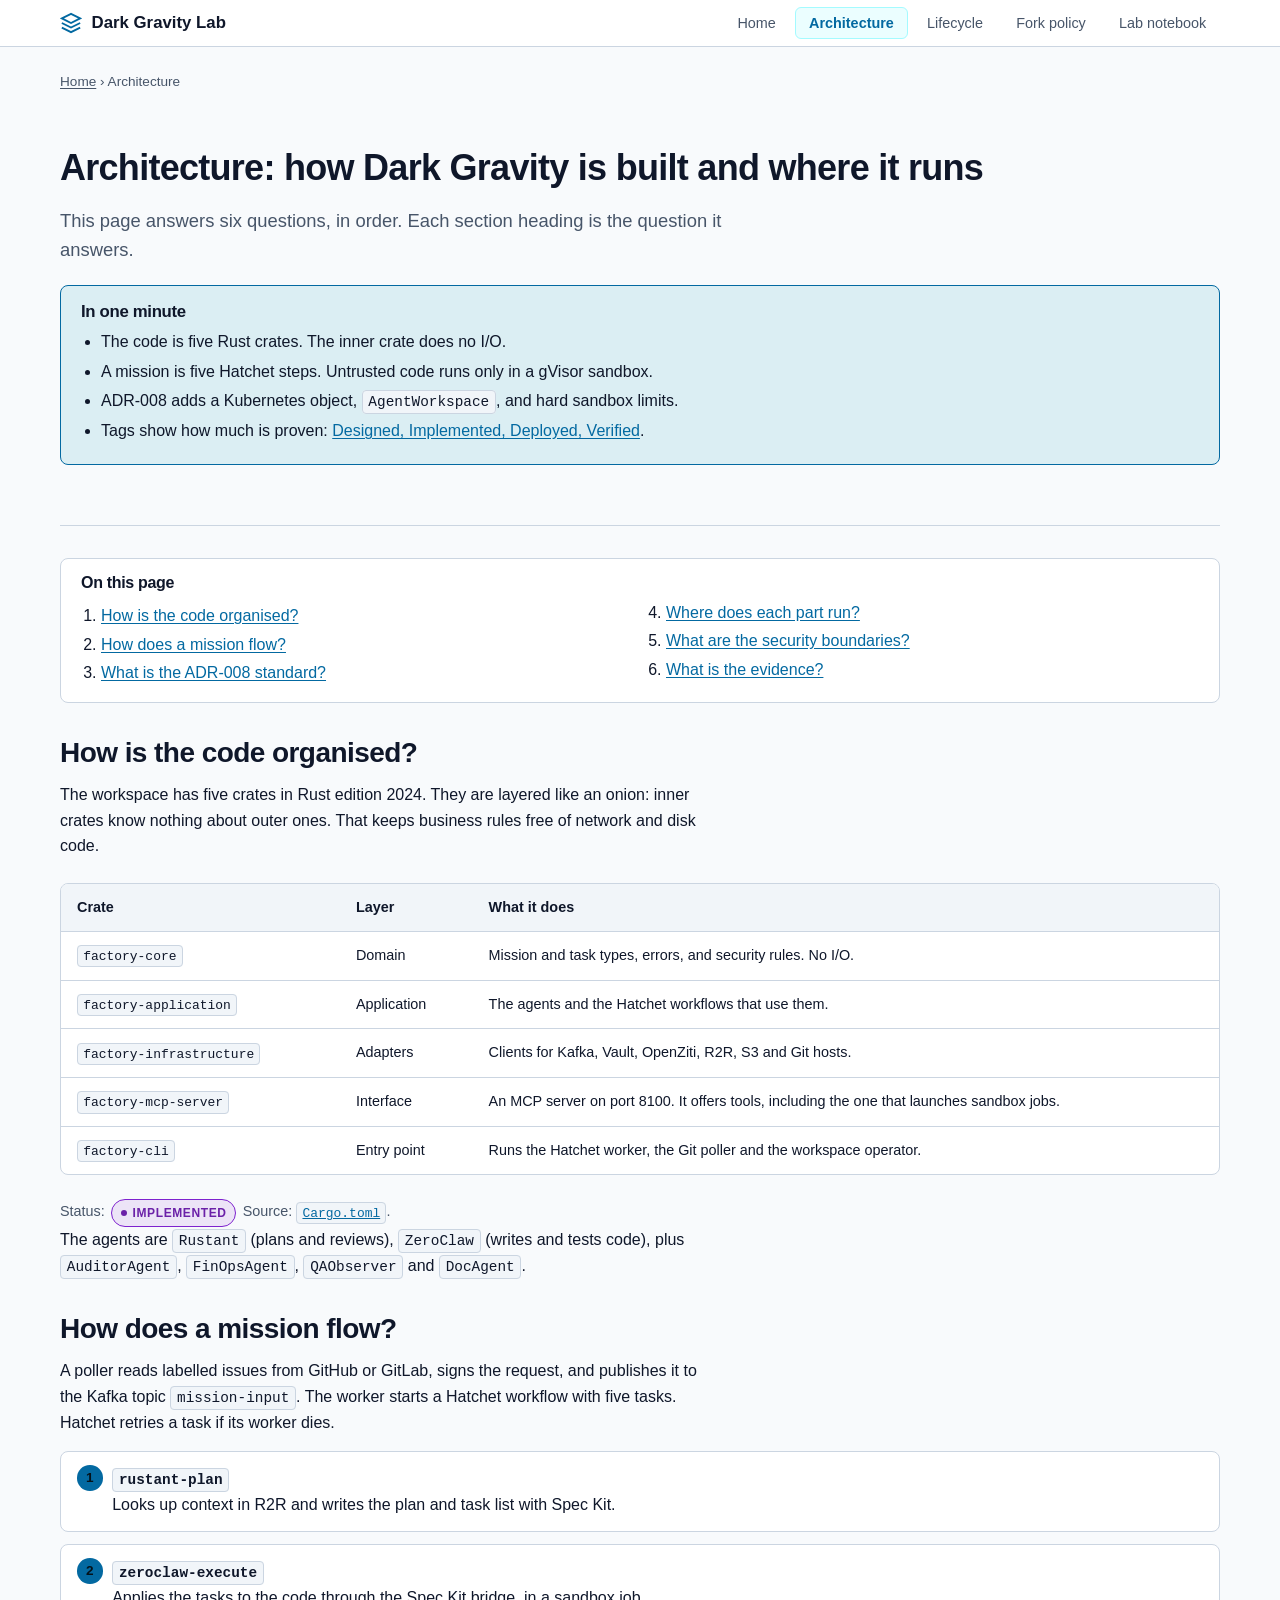
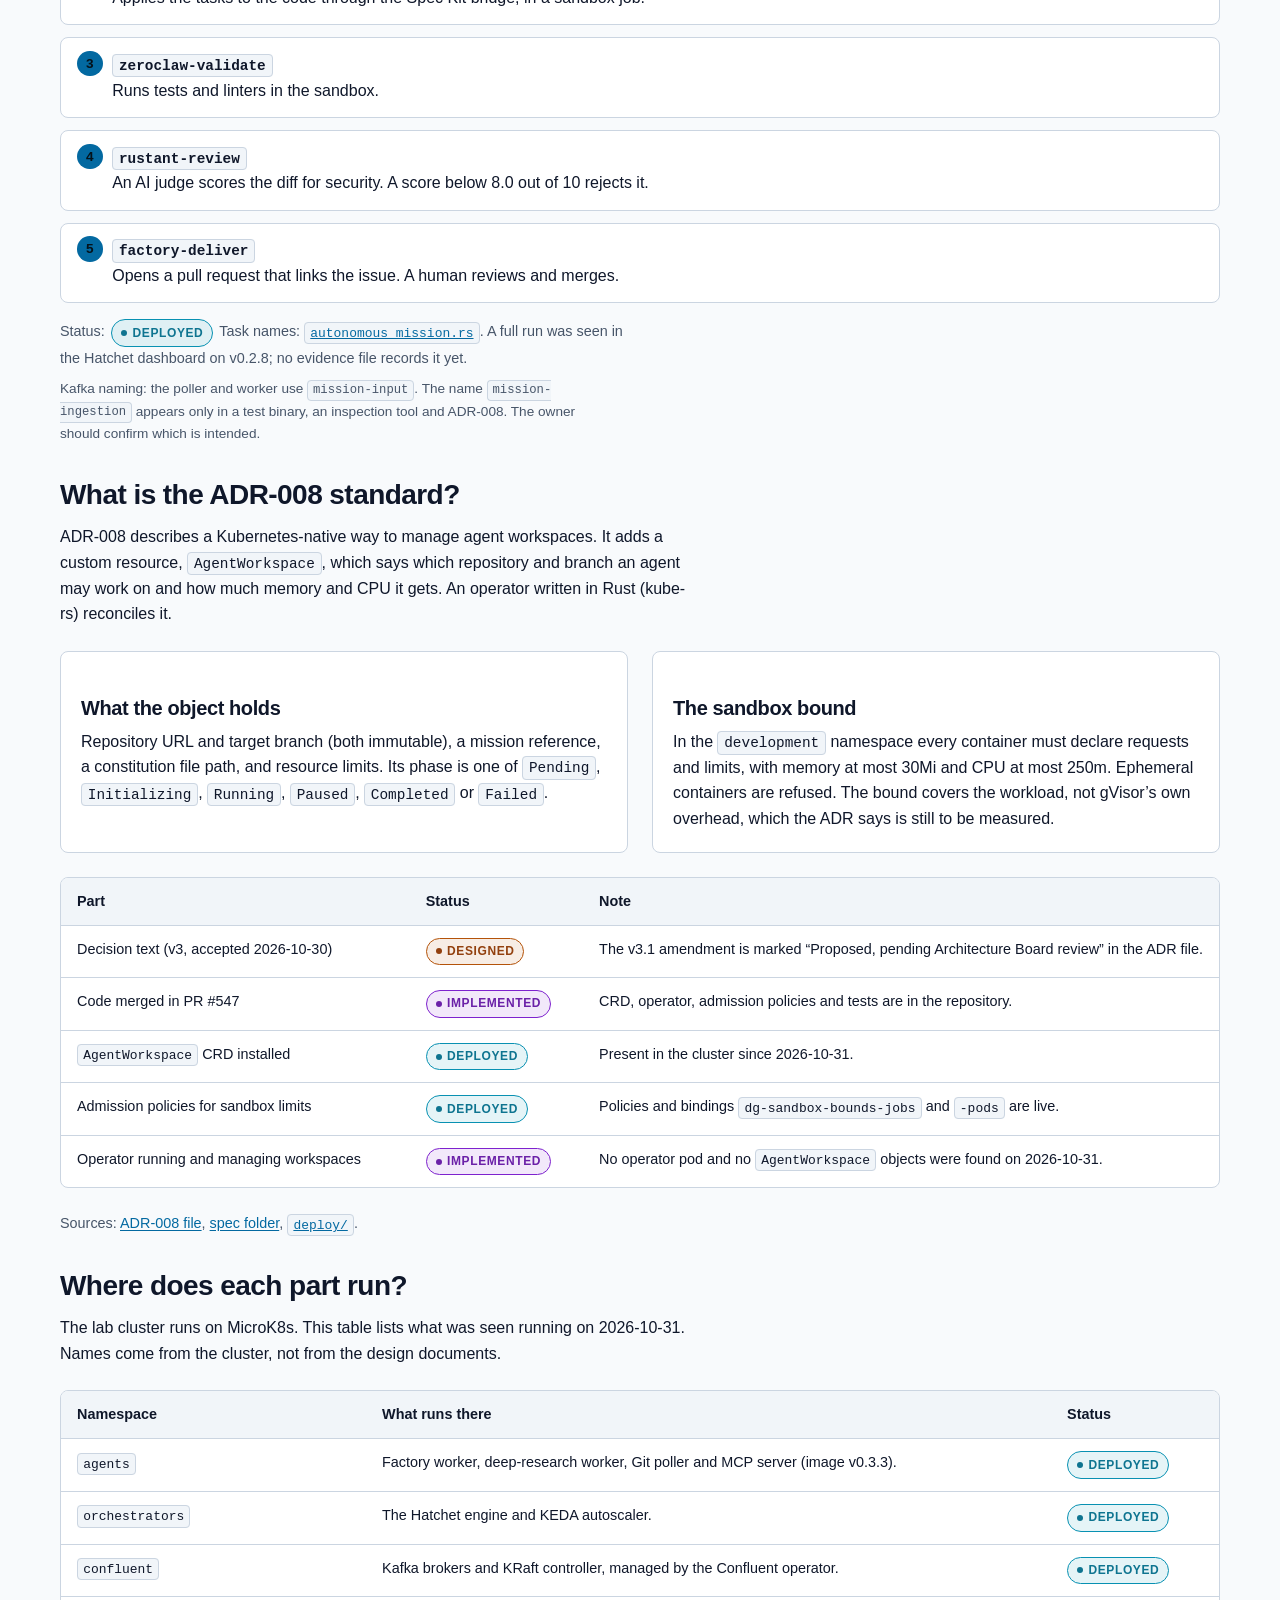
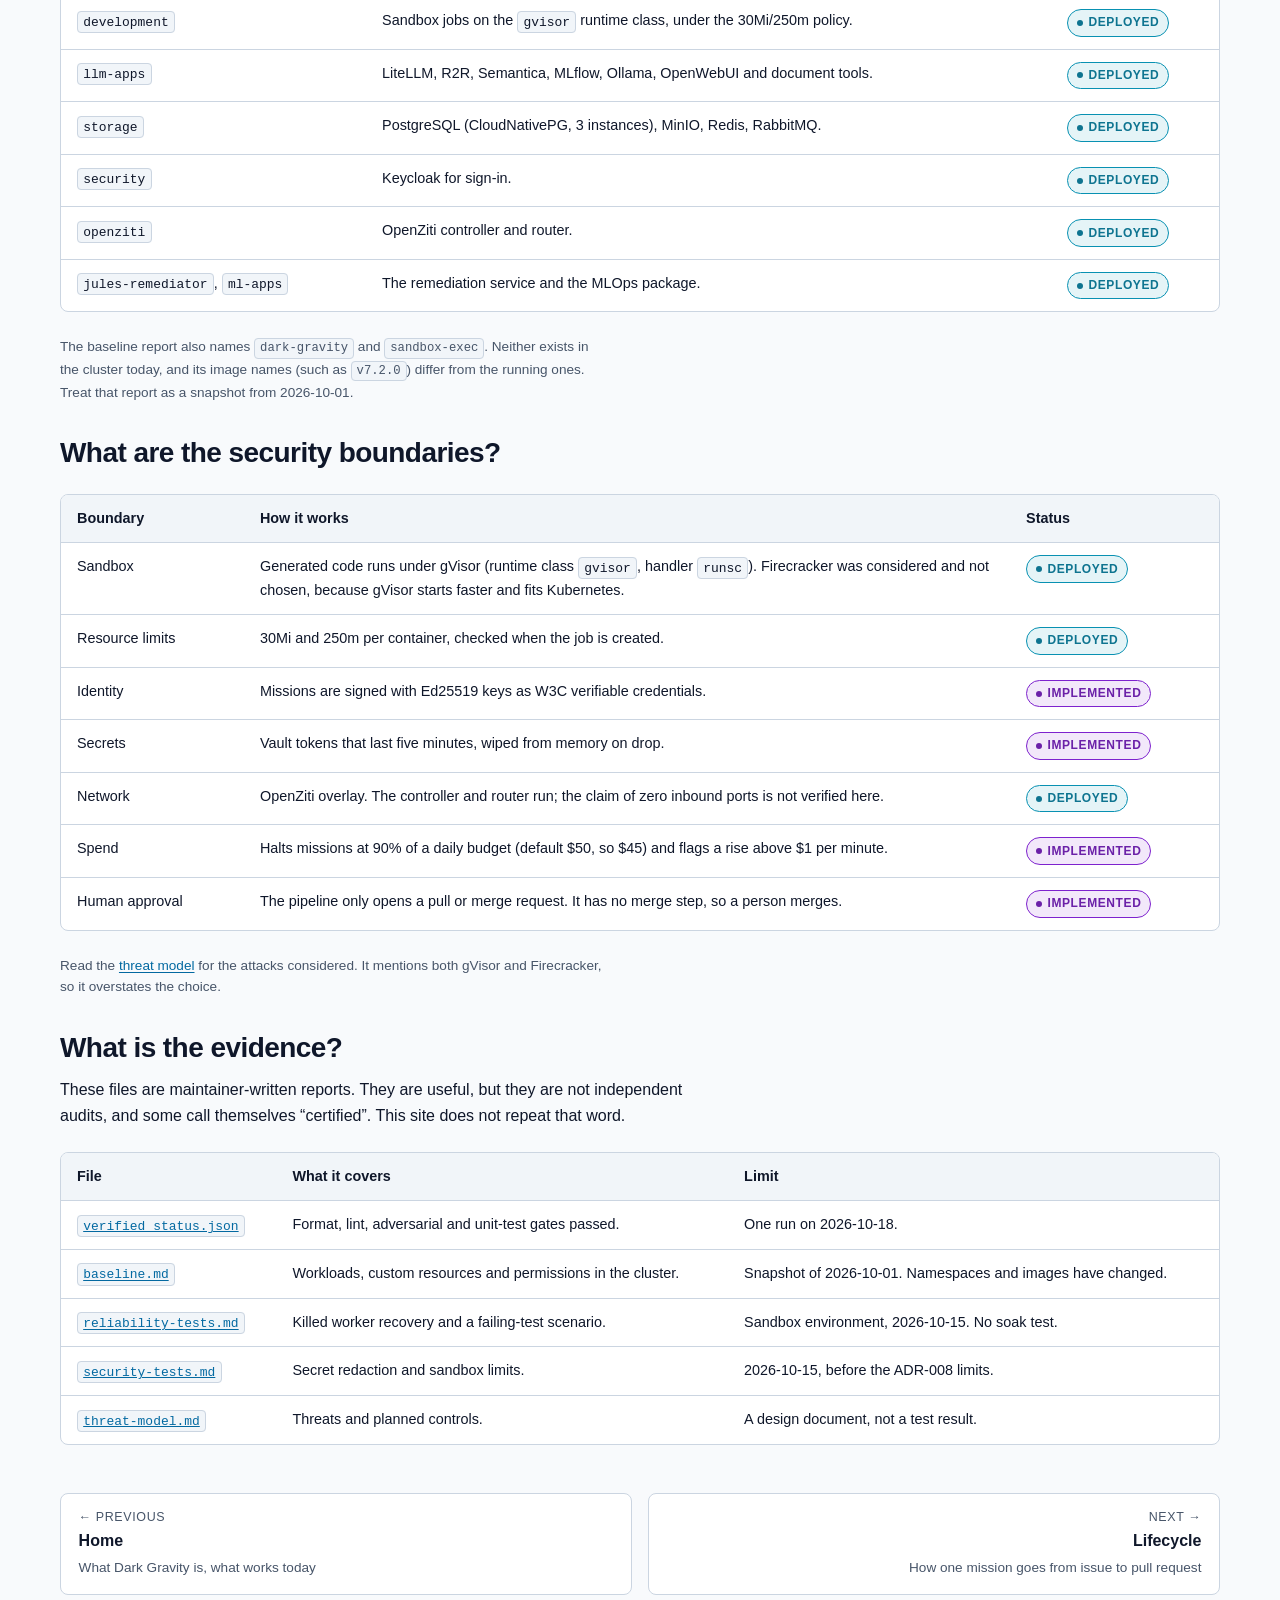
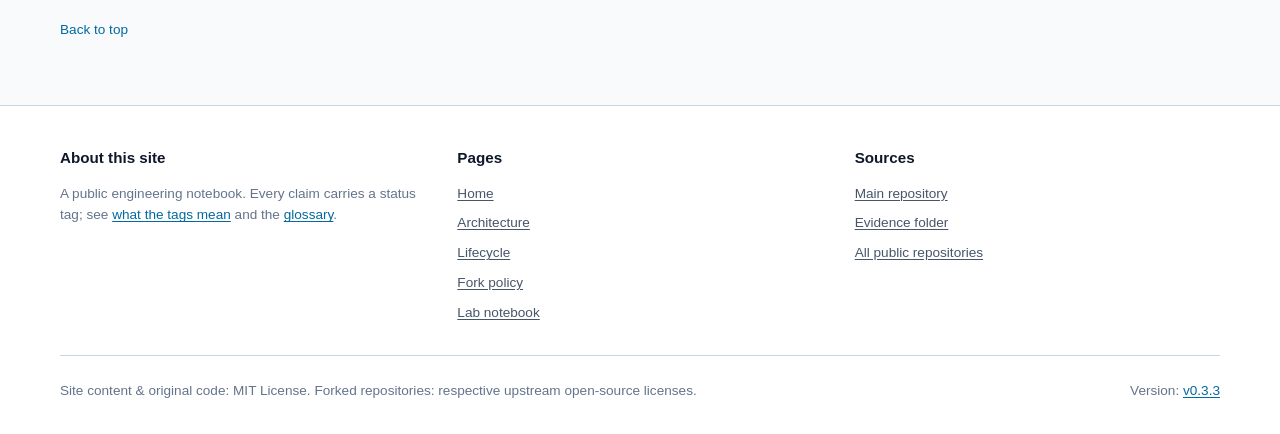
==== commit 77cbe853: "docs(release): update footer and canonical claims to v0.3.3 (7ab32fa)" ====
--- a/architecture.html
+++ b/architecture.html
@@ -194,7 +194,7 @@
           <table>
             <thead><tr><th scope="col">Namespace</th><th scope="col">What runs there</th><th scope="col">Status</th></tr></thead>
             <tbody>
-              <tr><td><code>agents</code></td><td>Factory worker, deep-research worker, Git poller and MCP server (image v0.3.1).</td><td><span class="status-tag status-deployed">Deployed</span></td></tr>
+              <tr><td><code>agents</code></td><td>Factory worker, deep-research worker, Git poller and MCP server (image v0.3.3).</td><td><span class="status-tag status-deployed">Deployed</span></td></tr>
               <tr><td><code>orchestrators</code></td><td>The Hatchet engine and KEDA autoscaler.</td><td><span class="status-tag status-deployed">Deployed</span></td></tr>
               <tr><td><code>confluent</code></td><td>Kafka brokers and KRaft controller, managed by the Confluent operator.</td><td><span class="status-tag status-deployed">Deployed</span></td></tr>
               <tr><td><code>development</code></td><td>Sandbox jobs on the <code>gvisor</code> runtime class, under the 30Mi/250m policy.</td><td><span class="status-tag status-deployed">Deployed</span></td></tr>
@@ -299,7 +299,7 @@
       </div>
       <div class="footer-bottom">
         <span>Site content &amp; original code: MIT License. Forked repositories: respective upstream open-source licenses.</span>
-        <span>Version: <a href="https://github.com/lgcorzo/rust_CACD_autonomous_factory/releases/tag/v0.3.1">v0.3.1</a></span>
+        <span>Version: <a href="https://github.com/lgcorzo/rust_CACD_autonomous_factory/releases/tag/v0.3.3">v0.3.3</a></span>
       </div>
     </div>
   </footer>
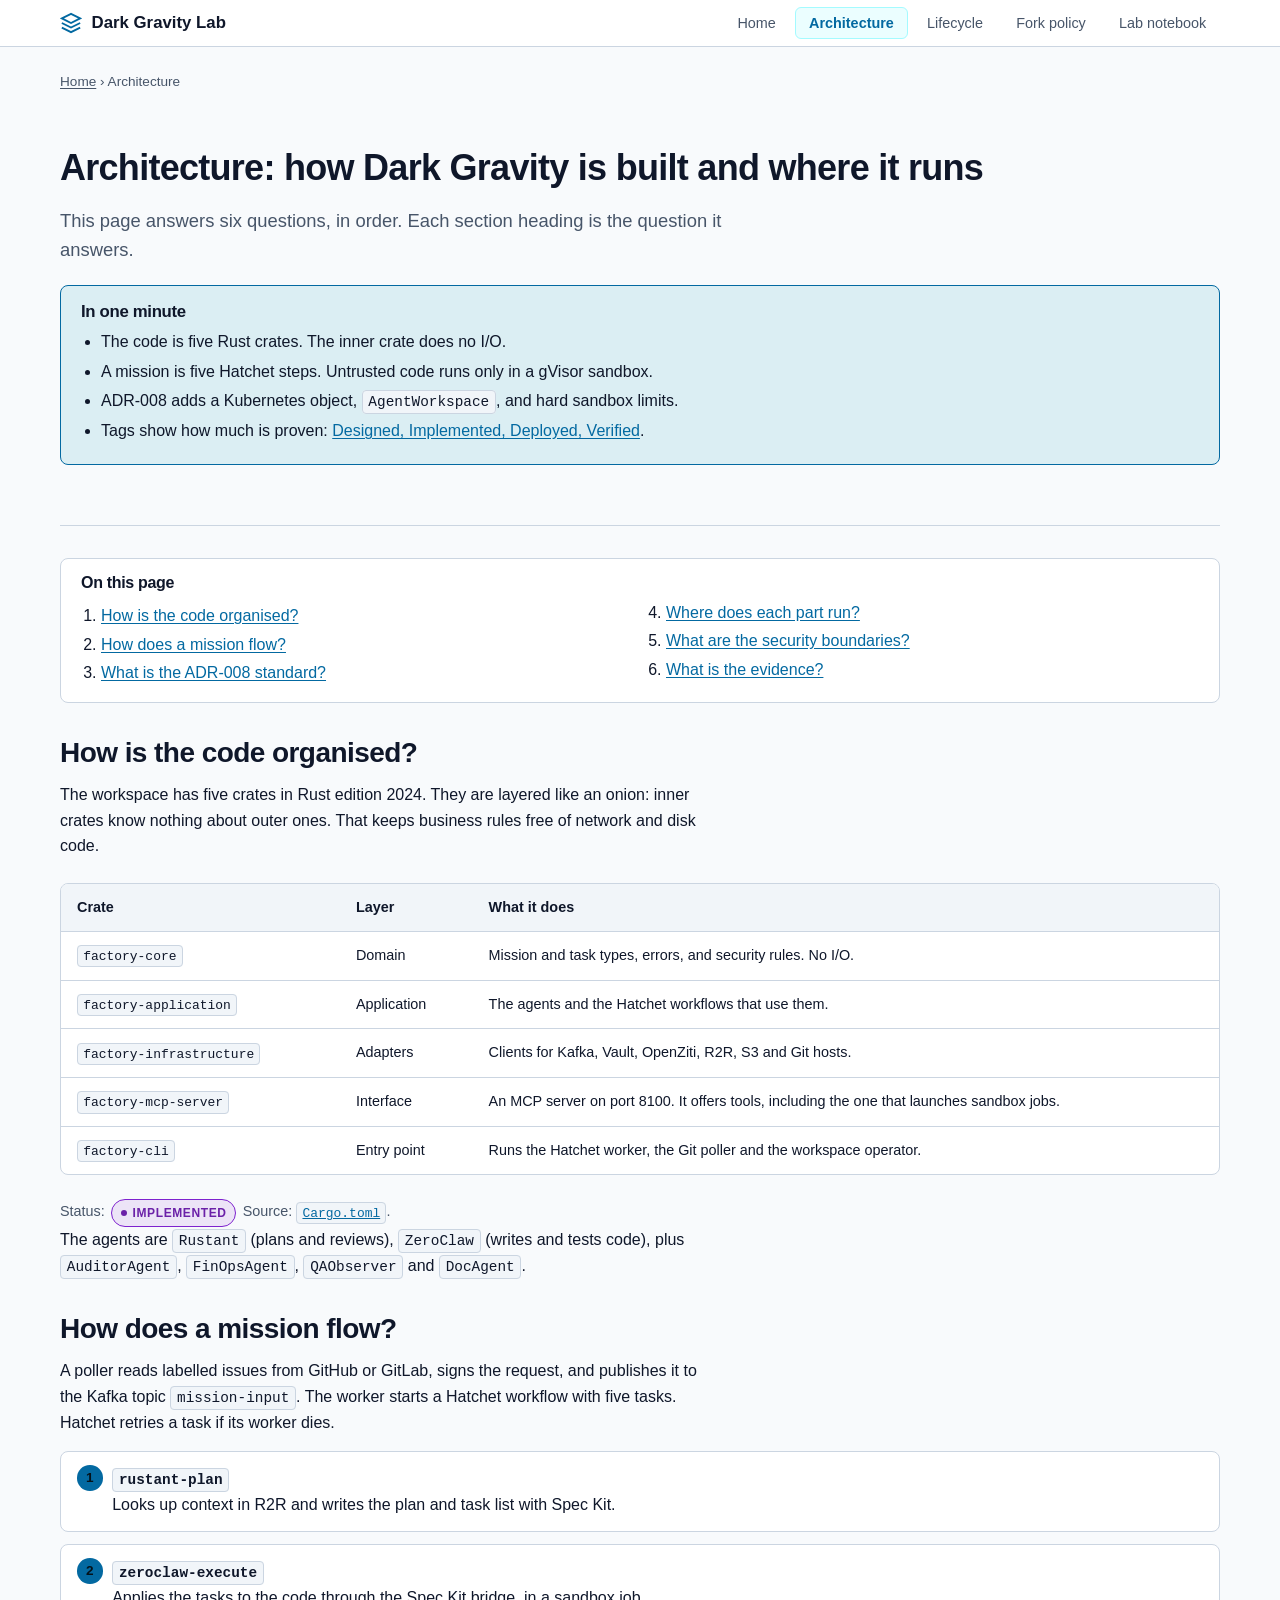
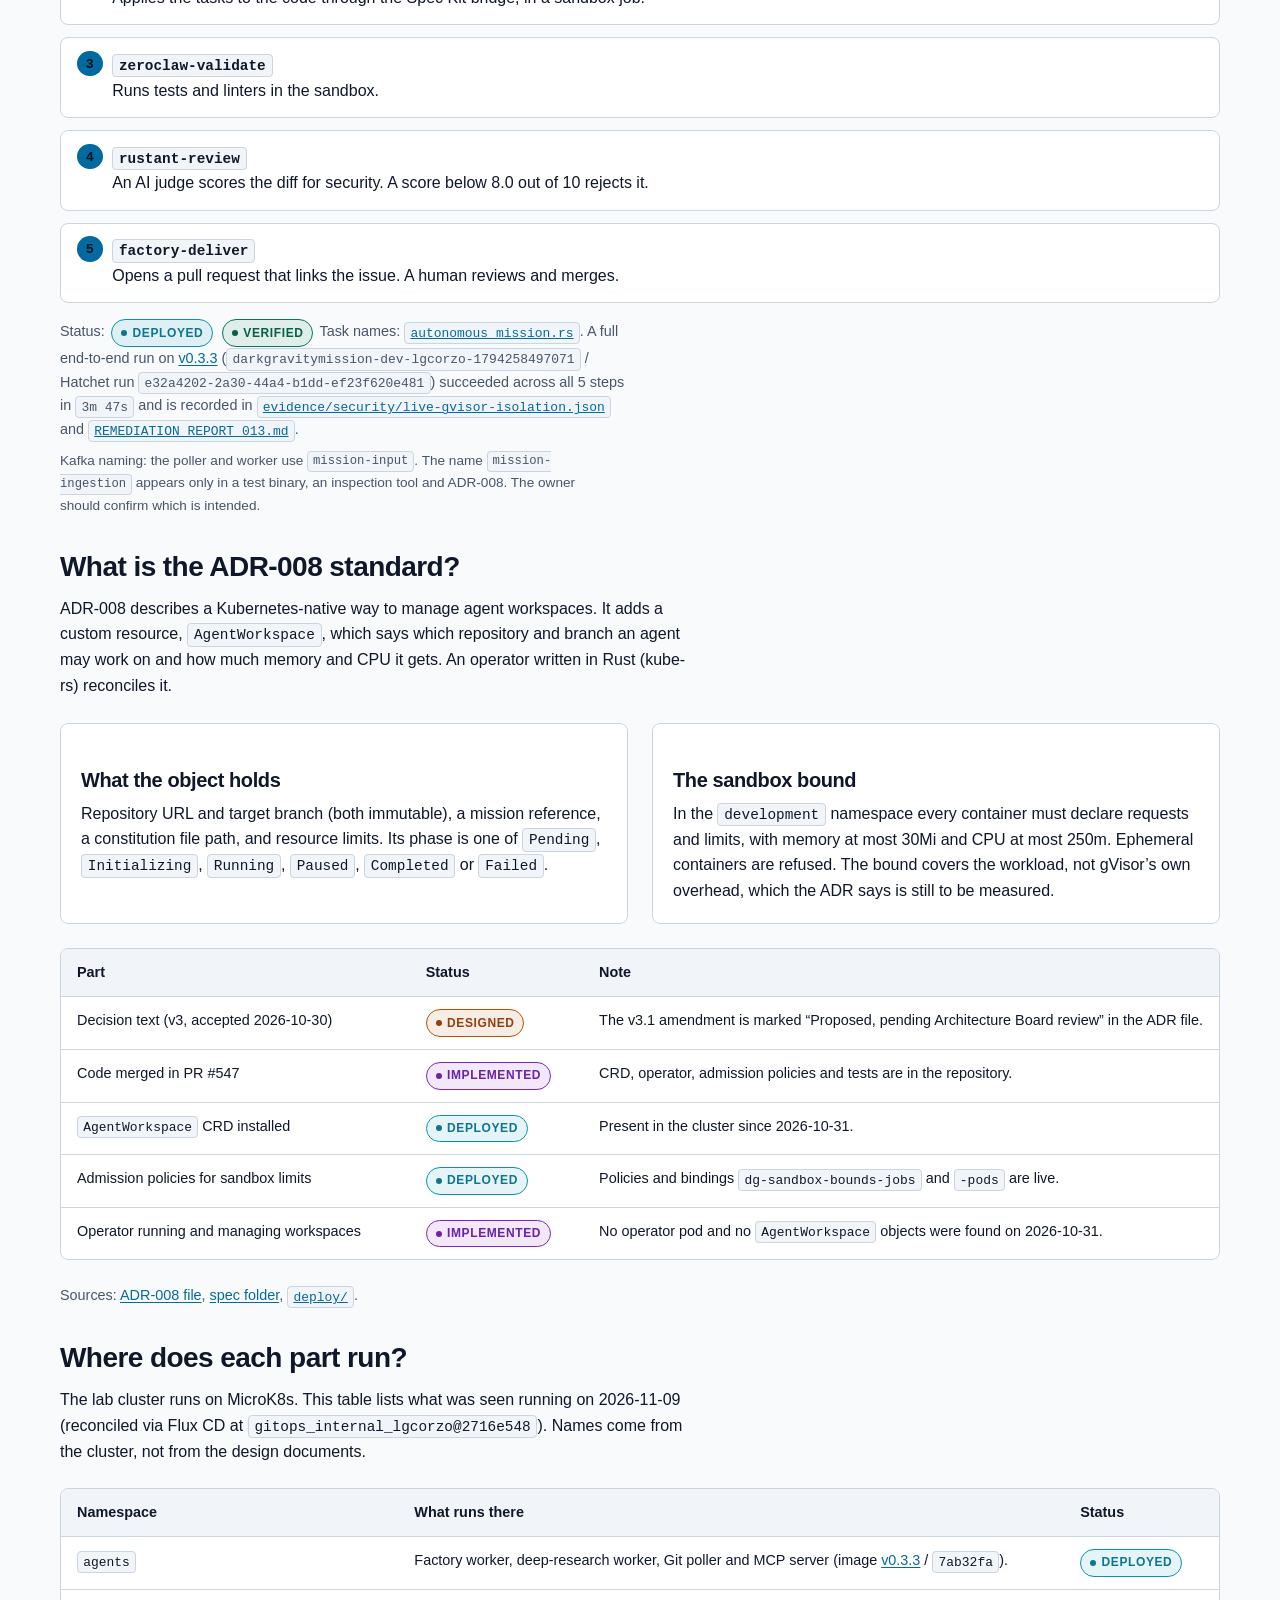
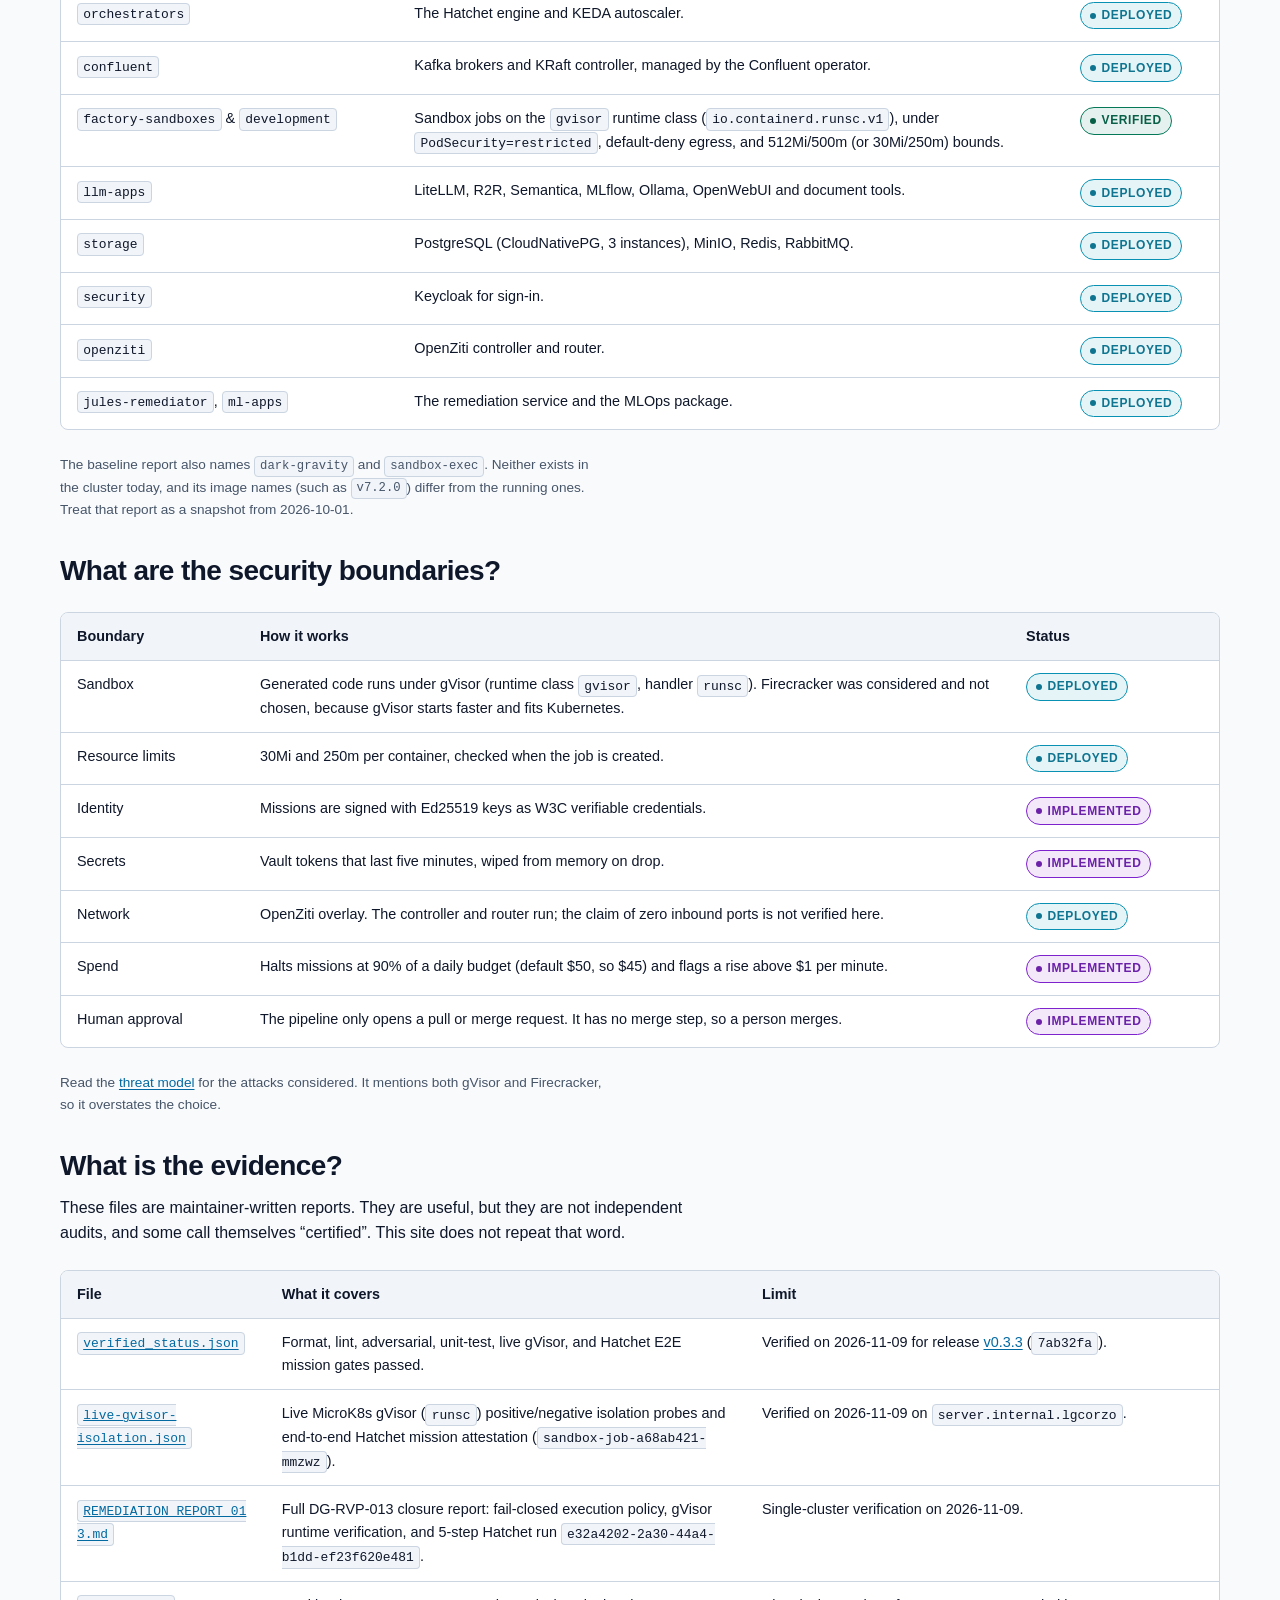
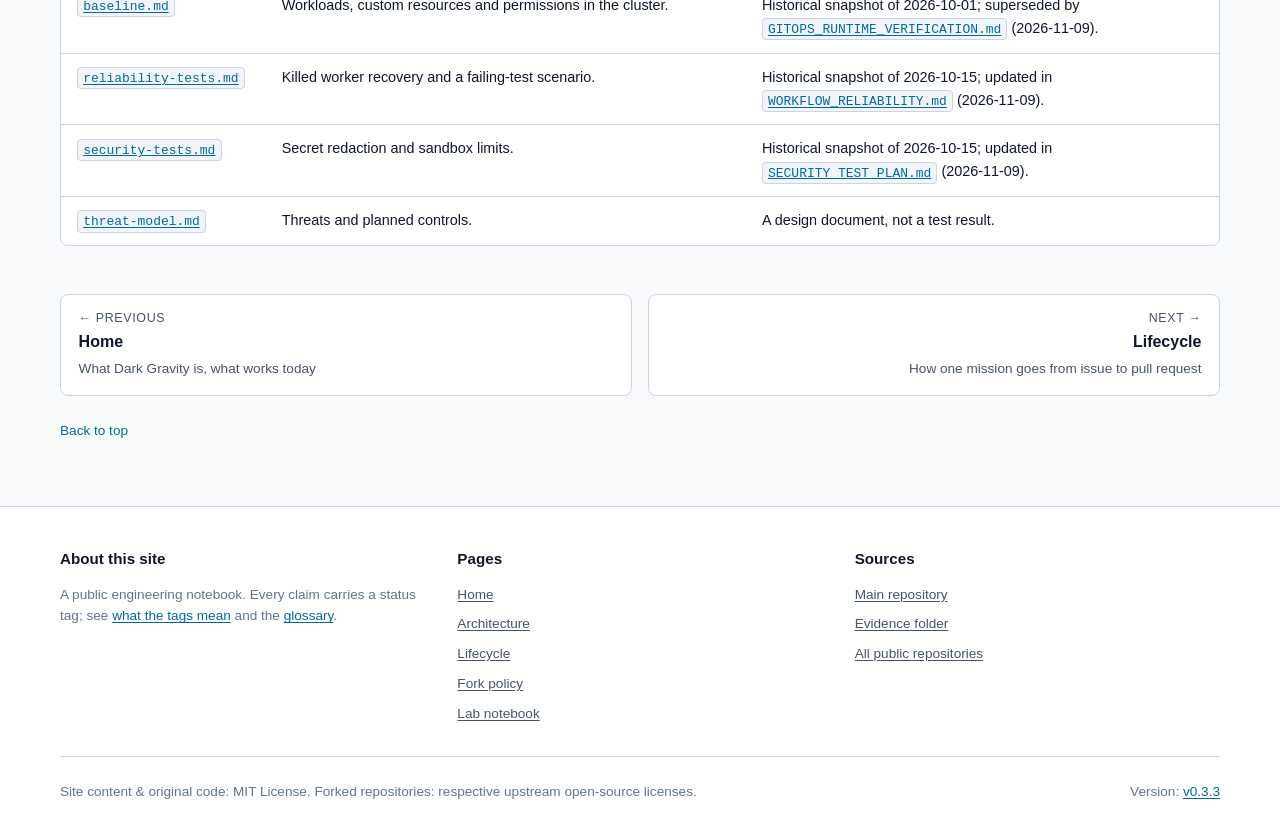
==== commit e3f4b13f: "docs(web): update v0.3.3 evidence, gVisor verification, and Hatchet E2E mission results" ====
--- a/architecture.html
+++ b/architecture.html
@@ -120,9 +120,9 @@
           <li><strong><code>factory-deliver</code></strong>Opens a pull request that links the issue. A human reviews and merges.</li>
         </ol>
         <p class="status-line">
-          Status: <span class="status-tag status-deployed">Deployed</span>
+          Status: <span class="status-tag status-deployed">Deployed</span> <span class="status-tag status-verified">Verified</span>
           Task names: <a href="https://github.com/lgcorzo/rust_CACD_autonomous_factory/blob/main/crates/factory-application/src/workflows/autonomous_mission.rs"><code>autonomous_mission.rs</code></a>.
-          A full run was seen in the Hatchet dashboard on v0.2.8; no evidence file records it yet.
+          A full end-to-end run on <a href="https://github.com/lgcorzo/rust_CACD_autonomous_factory/releases/tag/v0.3.3">v0.3.3</a> (<code>darkgravitymission-dev-lgcorzo-1794258497071</code> / Hatchet run <code>e32a4202-2a30-44a4-b1dd-ef23f620e481</code>) succeeded across all 5 steps in <code>3m 47s</code> and is recorded in <a href="https://github.com/lgcorzo/rust_CACD_autonomous_factory/blob/main/evidence/security/live-gvisor-isolation.json"><code>evidence/security/live-gvisor-isolation.json</code></a> and <a href="https://github.com/lgcorzo/rust_CACD_autonomous_factory/blob/main/docs/audit/REMEDIATION_REPORT_013.md"><code>REMEDIATION_REPORT_013.md</code></a>.
         </p>
         <p class="note">
           Kafka naming: the poller and worker use <code>mission-input</code>.
@@ -187,17 +187,17 @@
         <h2>Where does each part run?</h2>
         <p>
           The lab cluster runs on MicroK8s. This table lists what was seen
-          running on 2026-10-31. Names come from the cluster, not from the
+          running on 2026-11-09 (reconciled via Flux CD at <code>gitops_internal_lgcorzo@2716e548</code>). Names come from the cluster, not from the
           design documents.
         </p>
         <div class="table-container">
           <table>
             <thead><tr><th scope="col">Namespace</th><th scope="col">What runs there</th><th scope="col">Status</th></tr></thead>
             <tbody>
-              <tr><td><code>agents</code></td><td>Factory worker, deep-research worker, Git poller and MCP server (image v0.3.3).</td><td><span class="status-tag status-deployed">Deployed</span></td></tr>
+              <tr><td><code>agents</code></td><td>Factory worker, deep-research worker, Git poller and MCP server (image <a href="https://github.com/lgcorzo/rust_CACD_autonomous_factory/releases/tag/v0.3.3">v0.3.3</a> / <code>7ab32fa</code>).</td><td><span class="status-tag status-deployed">Deployed</span></td></tr>
               <tr><td><code>orchestrators</code></td><td>The Hatchet engine and KEDA autoscaler.</td><td><span class="status-tag status-deployed">Deployed</span></td></tr>
               <tr><td><code>confluent</code></td><td>Kafka brokers and KRaft controller, managed by the Confluent operator.</td><td><span class="status-tag status-deployed">Deployed</span></td></tr>
-              <tr><td><code>development</code></td><td>Sandbox jobs on the <code>gvisor</code> runtime class, under the 30Mi/250m policy.</td><td><span class="status-tag status-deployed">Deployed</span></td></tr>
+              <tr><td><code>factory-sandboxes</code> &amp; <code>development</code></td><td>Sandbox jobs on the <code>gvisor</code> runtime class (<code>io.containerd.runsc.v1</code>), under <code>PodSecurity=restricted</code>, default-deny egress, and 512Mi/500m (or 30Mi/250m) bounds.</td><td><span class="status-tag status-verified">Verified</span></td></tr>
               <tr><td><code>llm-apps</code></td><td>LiteLLM, R2R, Semantica, MLflow, Ollama, OpenWebUI and document tools.</td><td><span class="status-tag status-deployed">Deployed</span></td></tr>
               <tr><td><code>storage</code></td><td>PostgreSQL (CloudNativePG, 3 instances), MinIO, Redis, RabbitMQ.</td><td><span class="status-tag status-deployed">Deployed</span></td></tr>
               <tr><td><code>security</code></td><td>Keycloak for sign-in.</td><td><span class="status-tag status-deployed">Deployed</span></td></tr>
@@ -248,10 +248,12 @@
           <table>
             <thead><tr><th scope="col">File</th><th scope="col">What it covers</th><th scope="col">Limit</th></tr></thead>
             <tbody>
-              <tr><td><a href="https://github.com/lgcorzo/rust_CACD_autonomous_factory/blob/main/evidence/verified_status.json"><code>verified_status.json</code></a></td><td>Format, lint, adversarial and unit-test gates passed.</td><td>One run on 2026-10-18.</td></tr>
-              <tr><td><a href="https://github.com/lgcorzo/rust_CACD_autonomous_factory/blob/main/evidence/baseline.md"><code>baseline.md</code></a></td><td>Workloads, custom resources and permissions in the cluster.</td><td>Snapshot of 2026-10-01. Namespaces and images have changed.</td></tr>
-              <tr><td><a href="https://github.com/lgcorzo/rust_CACD_autonomous_factory/blob/main/evidence/reliability-tests.md"><code>reliability-tests.md</code></a></td><td>Killed worker recovery and a failing-test scenario.</td><td>Sandbox environment, 2026-10-15. No soak test.</td></tr>
-              <tr><td><a href="https://github.com/lgcorzo/rust_CACD_autonomous_factory/blob/main/evidence/security-tests.md"><code>security-tests.md</code></a></td><td>Secret redaction and sandbox limits.</td><td>2026-10-15, before the ADR-008 limits.</td></tr>
+              <tr><td><a href="https://github.com/lgcorzo/rust_CACD_autonomous_factory/blob/main/evidence/verified_status.json"><code>verified_status.json</code></a></td><td>Format, lint, adversarial, unit-test, live gVisor, and Hatchet E2E mission gates passed.</td><td>Verified on 2026-11-09 for release <a href="https://github.com/lgcorzo/rust_CACD_autonomous_factory/releases/tag/v0.3.3">v0.3.3</a> (<code>7ab32fa</code>).</td></tr>
+              <tr><td><a href="https://github.com/lgcorzo/rust_CACD_autonomous_factory/blob/main/evidence/security/live-gvisor-isolation.json"><code>live-gvisor-isolation.json</code></a></td><td>Live MicroK8s gVisor (<code>runsc</code>) positive/negative isolation probes and end-to-end Hatchet mission attestation (<code>sandbox-job-a68ab421-mmzwz</code>).</td><td>Verified on 2026-11-09 on <code>server.internal.lgcorzo</code>.</td></tr>
+              <tr><td><a href="https://github.com/lgcorzo/rust_CACD_autonomous_factory/blob/main/docs/audit/REMEDIATION_REPORT_013.md"><code>REMEDIATION_REPORT_013.md</code></a></td><td>Full DG-RVP-013 closure report: fail-closed execution policy, gVisor runtime verification, and 5-step Hatchet run <code>e32a4202-2a30-44a4-b1dd-ef23f620e481</code>.</td><td>Single-cluster verification on 2026-11-09.</td></tr>
+              <tr><td><a href="https://github.com/lgcorzo/rust_CACD_autonomous_factory/blob/main/evidence/baseline.md"><code>baseline.md</code></a></td><td>Workloads, custom resources and permissions in the cluster.</td><td>Historical snapshot of 2026-10-01; superseded by <a href="https://github.com/lgcorzo/rust_CACD_autonomous_factory/blob/main/docs/audit/GITOPS_RUNTIME_VERIFICATION.md"><code>GITOPS_RUNTIME_VERIFICATION.md</code></a> (2026-11-09).</td></tr>
+              <tr><td><a href="https://github.com/lgcorzo/rust_CACD_autonomous_factory/blob/main/evidence/reliability-tests.md"><code>reliability-tests.md</code></a></td><td>Killed worker recovery and a failing-test scenario.</td><td>Historical snapshot of 2026-10-15; updated in <a href="https://github.com/lgcorzo/rust_CACD_autonomous_factory/blob/main/docs/audit/WORKFLOW_RELIABILITY.md"><code>WORKFLOW_RELIABILITY.md</code></a> (2026-11-09).</td></tr>
+              <tr><td><a href="https://github.com/lgcorzo/rust_CACD_autonomous_factory/blob/main/evidence/security-tests.md"><code>security-tests.md</code></a></td><td>Secret redaction and sandbox limits.</td><td>Historical snapshot of 2026-10-15; updated in <a href="https://github.com/lgcorzo/rust_CACD_autonomous_factory/blob/main/docs/audit/SECURITY_TEST_PLAN.md"><code>SECURITY_TEST_PLAN.md</code></a> (2026-11-09).</td></tr>
               <tr><td><a href="https://github.com/lgcorzo/rust_CACD_autonomous_factory/blob/main/evidence/security/threat-model.md"><code>threat-model.md</code></a></td><td>Threats and planned controls.</td><td>A design document, not a test result.</td></tr>
             </tbody>
           </table>
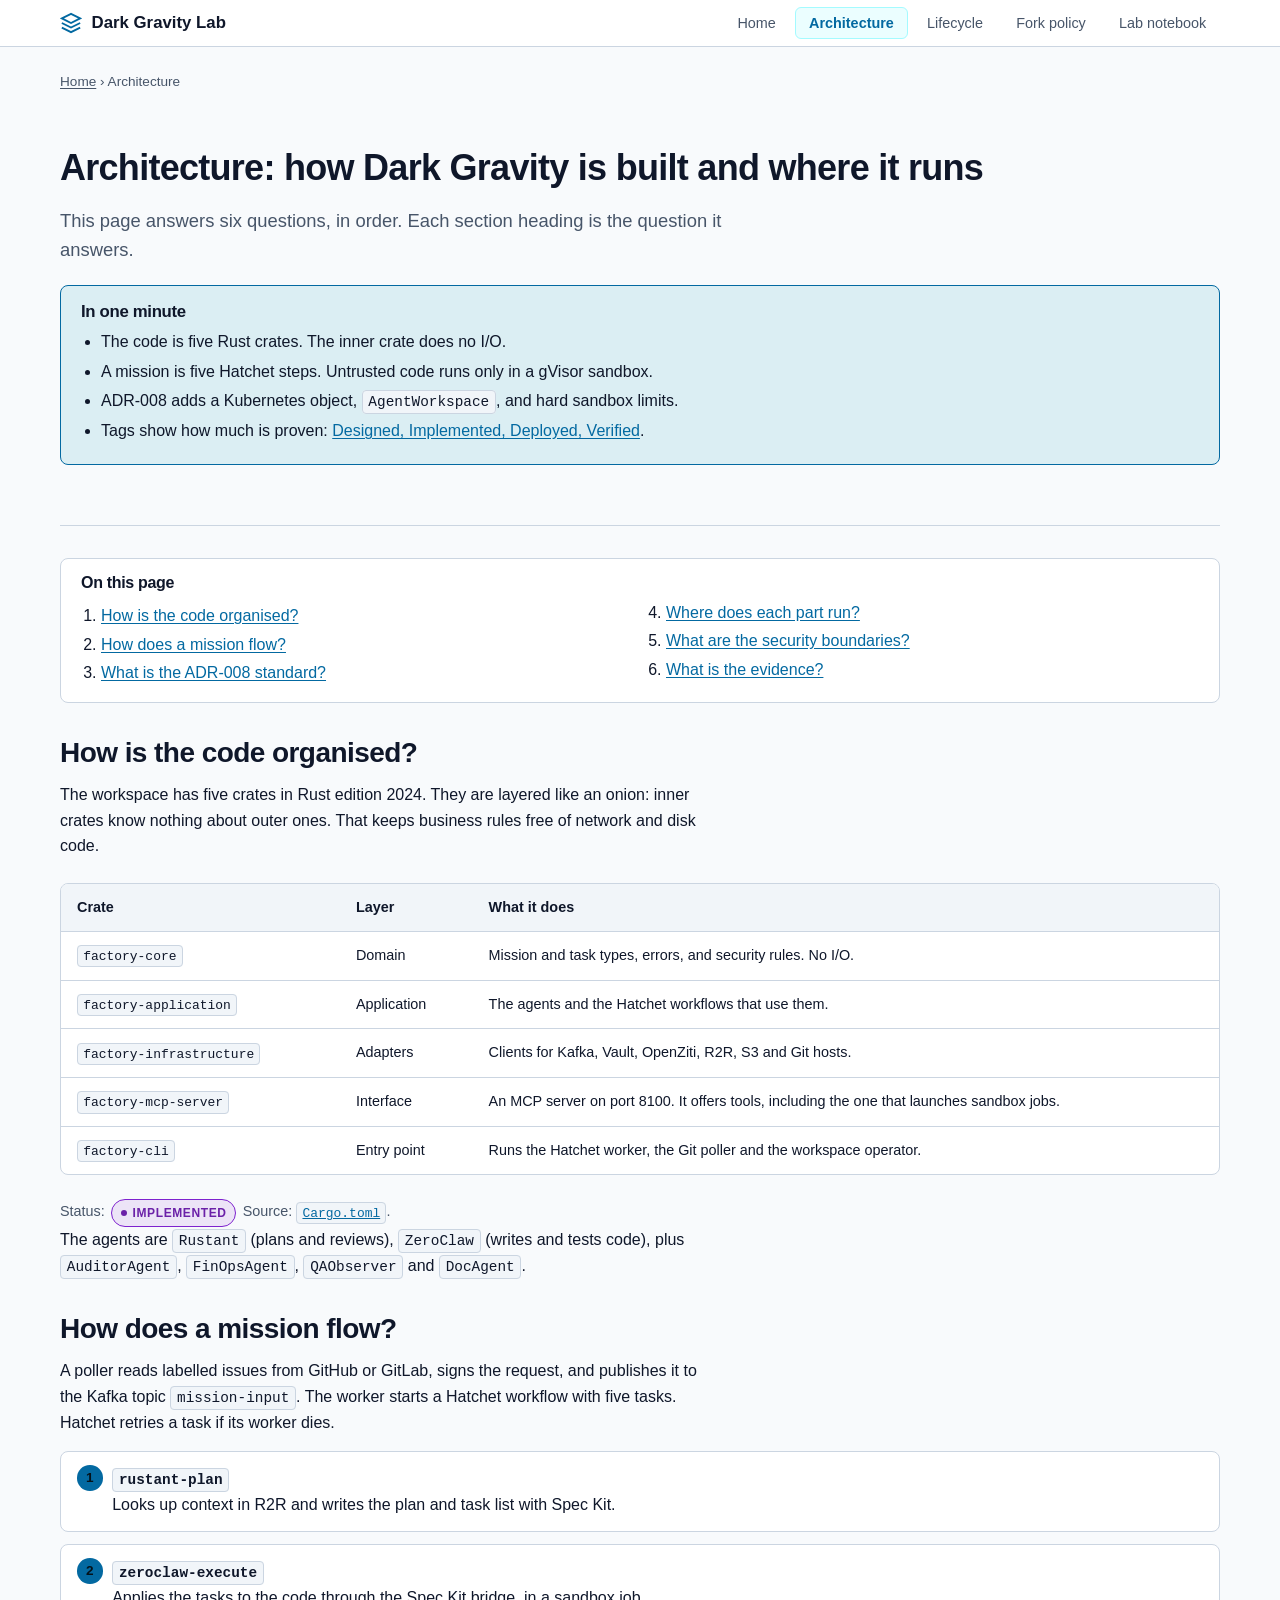
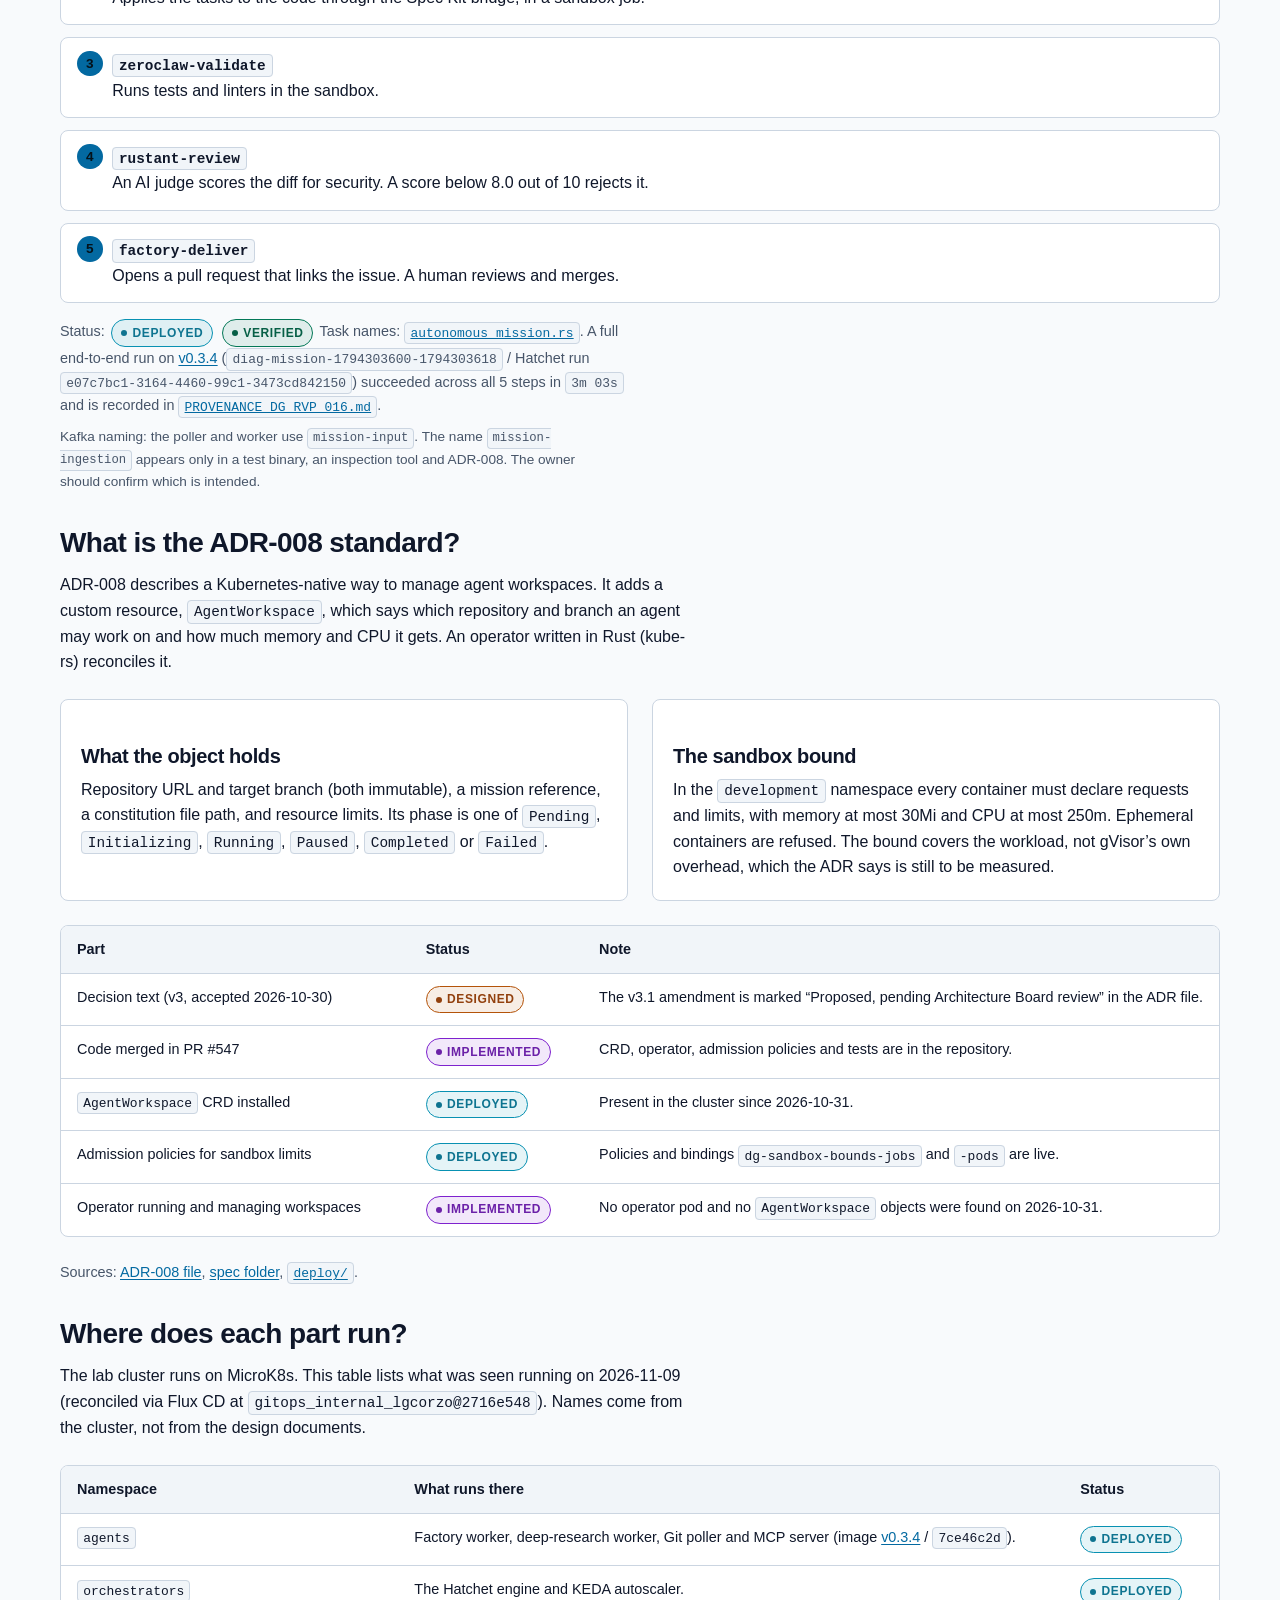
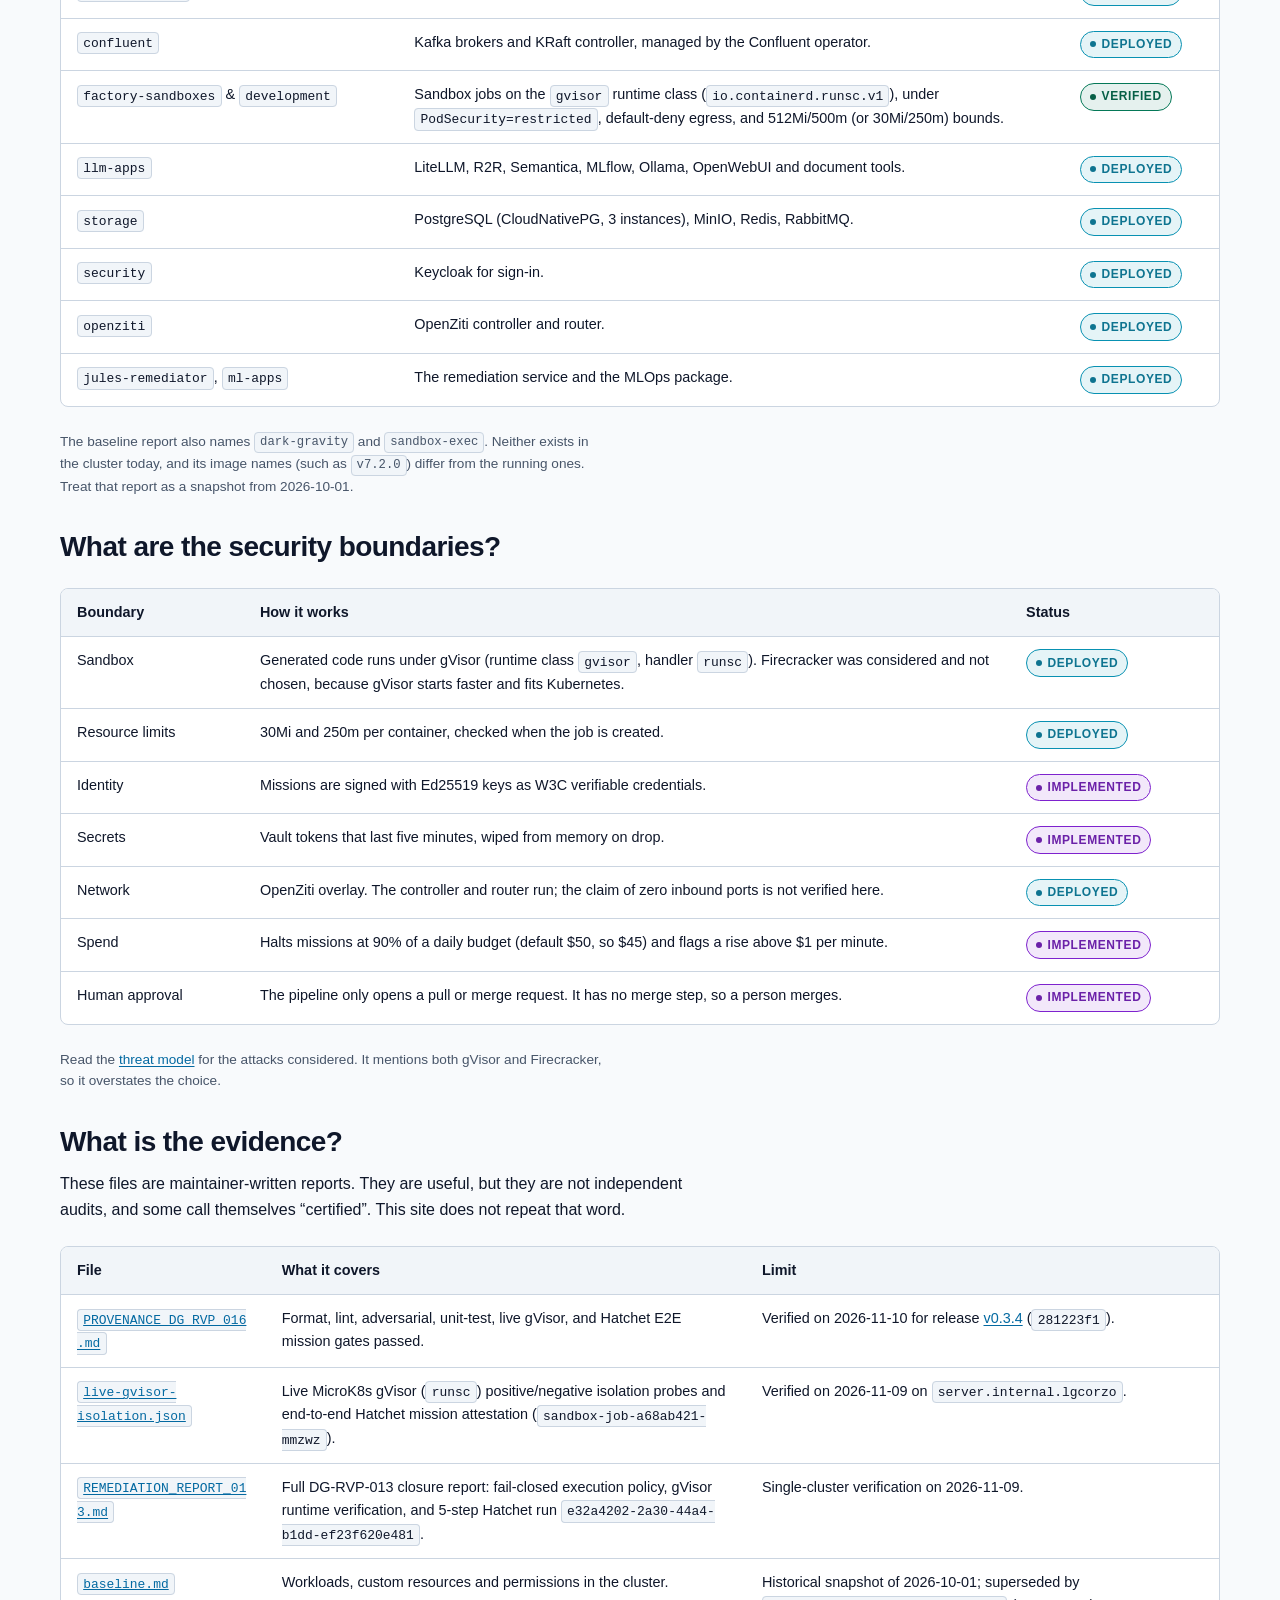
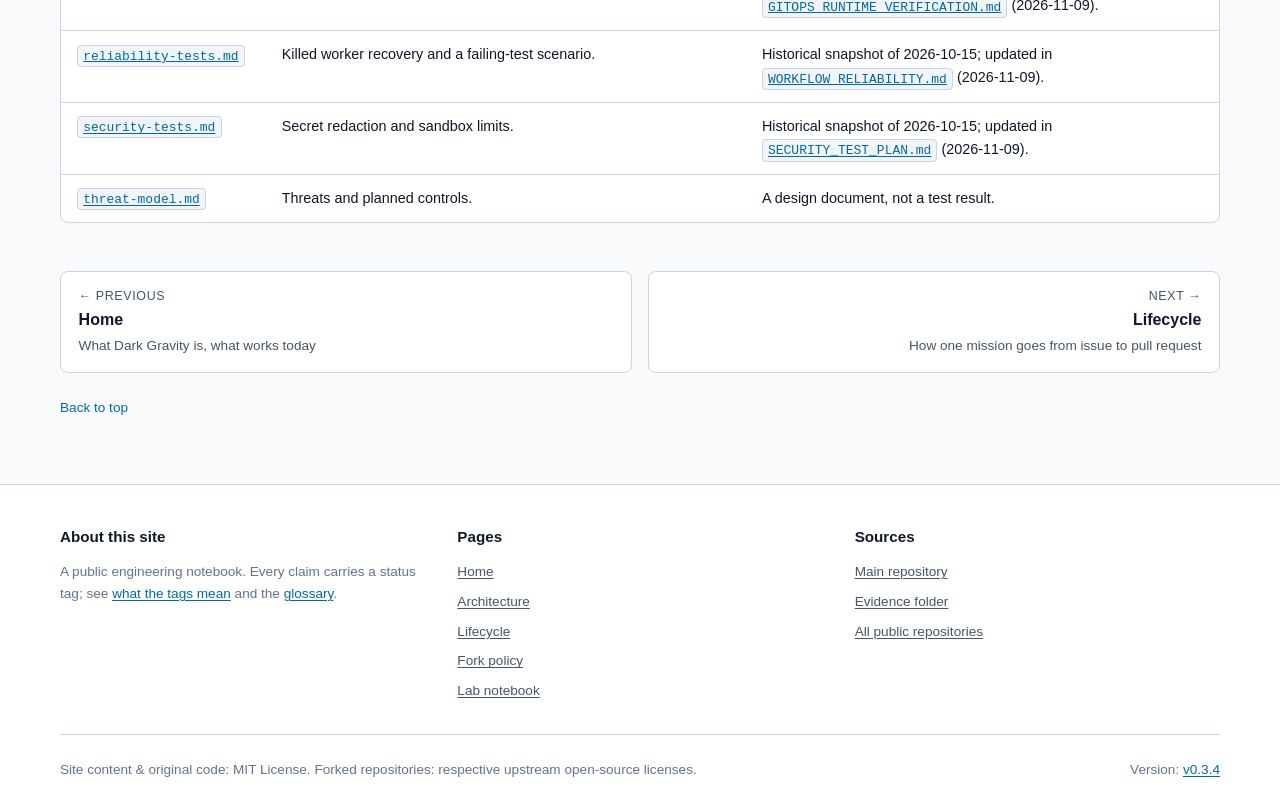
==== commit 9dd3cbfb: "docs(claims): update public claims, status tags, and evidence to v0.3.4 with live mission verificati" ====
--- a/architecture.html
+++ b/architecture.html
@@ -122,7 +122,7 @@
         <p class="status-line">
           Status: <span class="status-tag status-deployed">Deployed</span> <span class="status-tag status-verified">Verified</span>
           Task names: <a href="https://github.com/lgcorzo/rust_CACD_autonomous_factory/blob/main/crates/factory-application/src/workflows/autonomous_mission.rs"><code>autonomous_mission.rs</code></a>.
-          A full end-to-end run on <a href="https://github.com/lgcorzo/rust_CACD_autonomous_factory/releases/tag/v0.3.3">v0.3.3</a> (<code>darkgravitymission-dev-lgcorzo-1794258497071</code> / Hatchet run <code>e32a4202-2a30-44a4-b1dd-ef23f620e481</code>) succeeded across all 5 steps in <code>3m 47s</code> and is recorded in <a href="https://github.com/lgcorzo/rust_CACD_autonomous_factory/blob/main/evidence/security/live-gvisor-isolation.json"><code>evidence/security/live-gvisor-isolation.json</code></a> and <a href="https://github.com/lgcorzo/rust_CACD_autonomous_factory/blob/main/docs/audit/REMEDIATION_REPORT_013.md"><code>REMEDIATION_REPORT_013.md</code></a>.
+          A full end-to-end run on <a href="https://github.com/lgcorzo/rust_CACD_autonomous_factory/releases/tag/v0.3.4">v0.3.4</a> (<code>diag-mission-1794303600-1794303618</code> / Hatchet run <code>e07c7bc1-3164-4460-99c1-3473cd842150</code>) succeeded across all 5 steps in <code>3m 03s</code> and is recorded in <a href="https://github.com/lgcorzo/rust_CACD_autonomous_factory/blob/main/docs/audit/PROVENANCE_DG_RVP_016.md"><code>PROVENANCE_DG_RVP_016.md</code></a>.
         </p>
         <p class="note">
           Kafka naming: the poller and worker use <code>mission-input</code>.
@@ -194,7 +194,7 @@
           <table>
             <thead><tr><th scope="col">Namespace</th><th scope="col">What runs there</th><th scope="col">Status</th></tr></thead>
             <tbody>
-              <tr><td><code>agents</code></td><td>Factory worker, deep-research worker, Git poller and MCP server (image <a href="https://github.com/lgcorzo/rust_CACD_autonomous_factory/releases/tag/v0.3.3">v0.3.3</a> / <code>7ab32fa</code>).</td><td><span class="status-tag status-deployed">Deployed</span></td></tr>
+              <tr><td><code>agents</code></td><td>Factory worker, deep-research worker, Git poller and MCP server (image <a href="https://github.com/lgcorzo/rust_CACD_autonomous_factory/releases/tag/v0.3.4">v0.3.4</a> / <code>7ce46c2d</code>).</td><td><span class="status-tag status-deployed">Deployed</span></td></tr>
               <tr><td><code>orchestrators</code></td><td>The Hatchet engine and KEDA autoscaler.</td><td><span class="status-tag status-deployed">Deployed</span></td></tr>
               <tr><td><code>confluent</code></td><td>Kafka brokers and KRaft controller, managed by the Confluent operator.</td><td><span class="status-tag status-deployed">Deployed</span></td></tr>
               <tr><td><code>factory-sandboxes</code> &amp; <code>development</code></td><td>Sandbox jobs on the <code>gvisor</code> runtime class (<code>io.containerd.runsc.v1</code>), under <code>PodSecurity=restricted</code>, default-deny egress, and 512Mi/500m (or 30Mi/250m) bounds.</td><td><span class="status-tag status-verified">Verified</span></td></tr>
@@ -248,7 +248,7 @@
           <table>
             <thead><tr><th scope="col">File</th><th scope="col">What it covers</th><th scope="col">Limit</th></tr></thead>
             <tbody>
-              <tr><td><a href="https://github.com/lgcorzo/rust_CACD_autonomous_factory/blob/main/evidence/verified_status.json"><code>verified_status.json</code></a></td><td>Format, lint, adversarial, unit-test, live gVisor, and Hatchet E2E mission gates passed.</td><td>Verified on 2026-11-09 for release <a href="https://github.com/lgcorzo/rust_CACD_autonomous_factory/releases/tag/v0.3.3">v0.3.3</a> (<code>7ab32fa</code>).</td></tr>
+              <tr><td><a href="https://github.com/lgcorzo/rust_CACD_autonomous_factory/blob/main/docs/audit/PROVENANCE_DG_RVP_016.md"><code>PROVENANCE_DG_RVP_016.md</code></a></td><td>Format, lint, adversarial, unit-test, live gVisor, and Hatchet E2E mission gates passed.</td><td>Verified on 2026-11-10 for release <a href="https://github.com/lgcorzo/rust_CACD_autonomous_factory/releases/tag/v0.3.4">v0.3.4</a> (<code>281223f1</code>).</td></tr>
               <tr><td><a href="https://github.com/lgcorzo/rust_CACD_autonomous_factory/blob/main/evidence/security/live-gvisor-isolation.json"><code>live-gvisor-isolation.json</code></a></td><td>Live MicroK8s gVisor (<code>runsc</code>) positive/negative isolation probes and end-to-end Hatchet mission attestation (<code>sandbox-job-a68ab421-mmzwz</code>).</td><td>Verified on 2026-11-09 on <code>server.internal.lgcorzo</code>.</td></tr>
               <tr><td><a href="https://github.com/lgcorzo/rust_CACD_autonomous_factory/blob/main/docs/audit/REMEDIATION_REPORT_013.md"><code>REMEDIATION_REPORT_013.md</code></a></td><td>Full DG-RVP-013 closure report: fail-closed execution policy, gVisor runtime verification, and 5-step Hatchet run <code>e32a4202-2a30-44a4-b1dd-ef23f620e481</code>.</td><td>Single-cluster verification on 2026-11-09.</td></tr>
               <tr><td><a href="https://github.com/lgcorzo/rust_CACD_autonomous_factory/blob/main/evidence/baseline.md"><code>baseline.md</code></a></td><td>Workloads, custom resources and permissions in the cluster.</td><td>Historical snapshot of 2026-10-01; superseded by <a href="https://github.com/lgcorzo/rust_CACD_autonomous_factory/blob/main/docs/audit/GITOPS_RUNTIME_VERIFICATION.md"><code>GITOPS_RUNTIME_VERIFICATION.md</code></a> (2026-11-09).</td></tr>
@@ -301,7 +301,7 @@
       </div>
       <div class="footer-bottom">
         <span>Site content &amp; original code: MIT License. Forked repositories: respective upstream open-source licenses.</span>
-        <span>Version: <a href="https://github.com/lgcorzo/rust_CACD_autonomous_factory/releases/tag/v0.3.3">v0.3.3</a></span>
+        <span>Version: <a href="https://github.com/lgcorzo/rust_CACD_autonomous_factory/releases/tag/v0.3.4">v0.3.4</a></span>
       </div>
     </div>
   </footer>
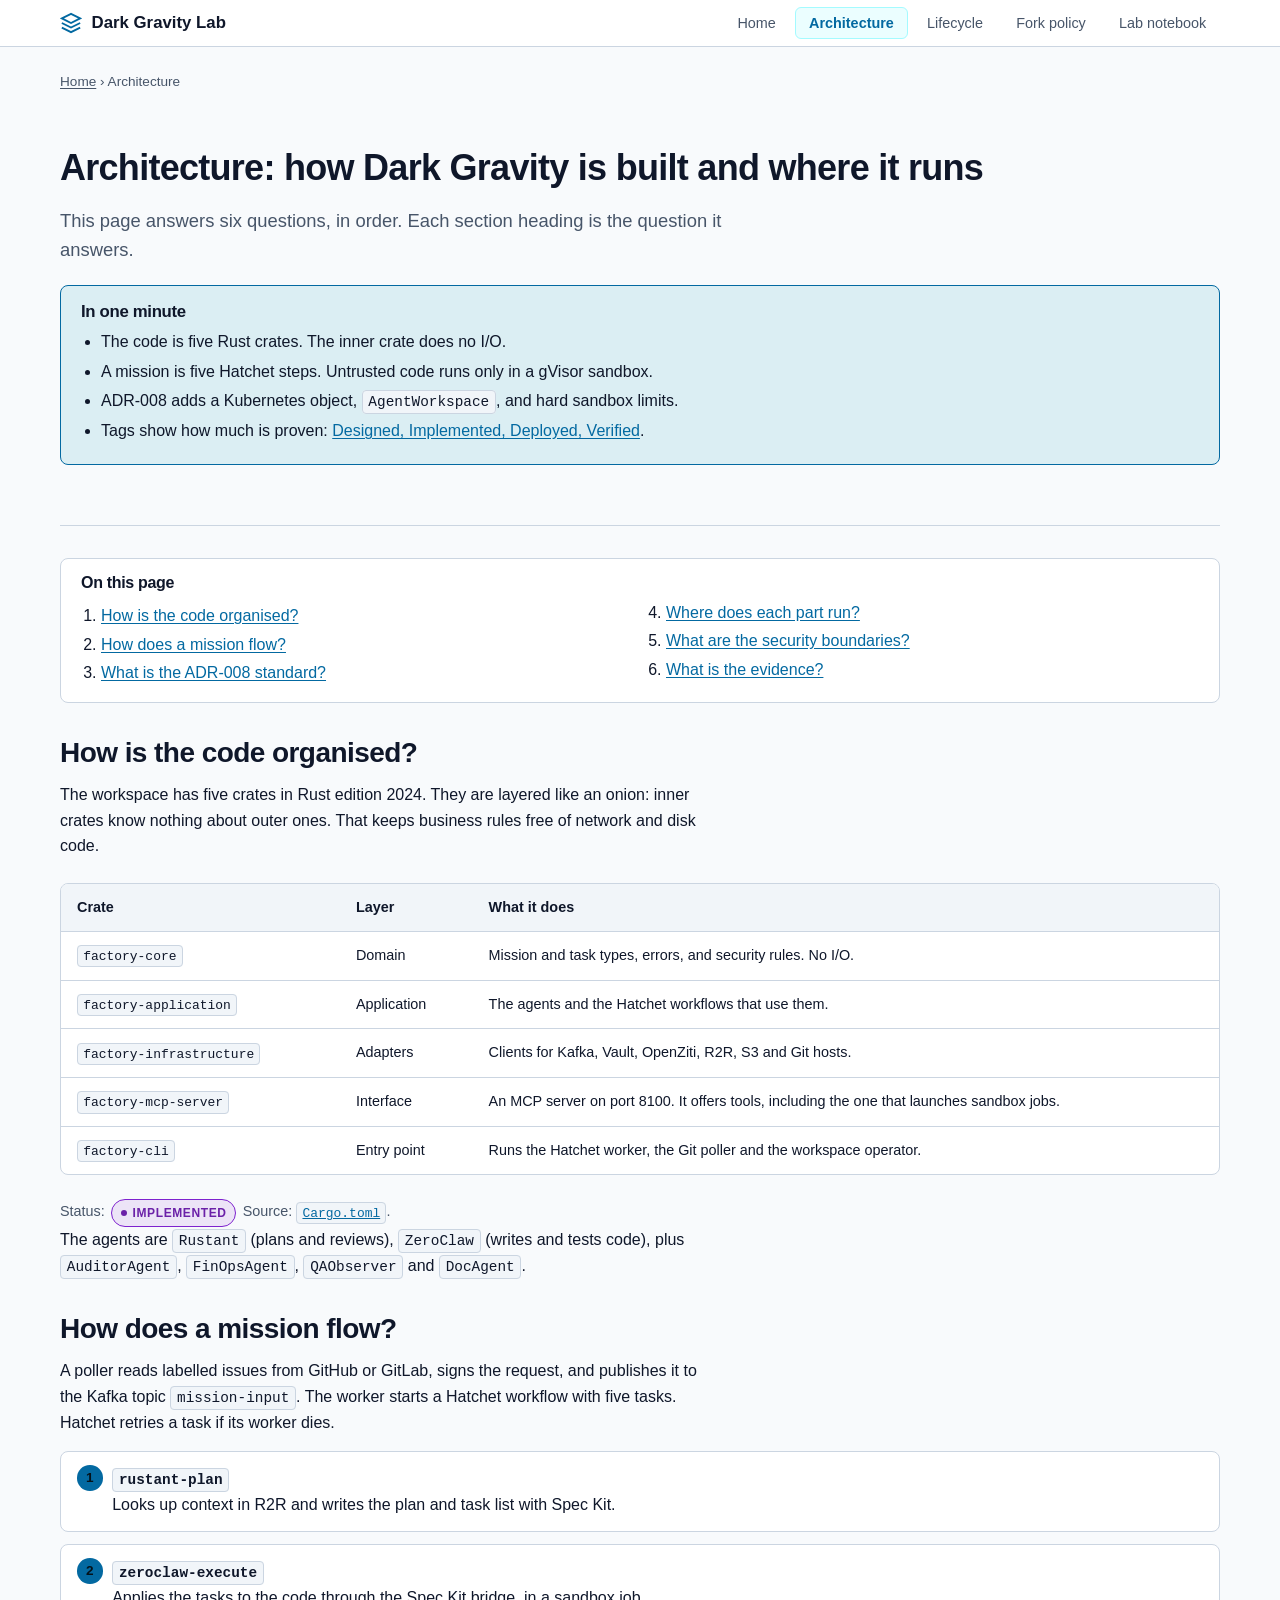
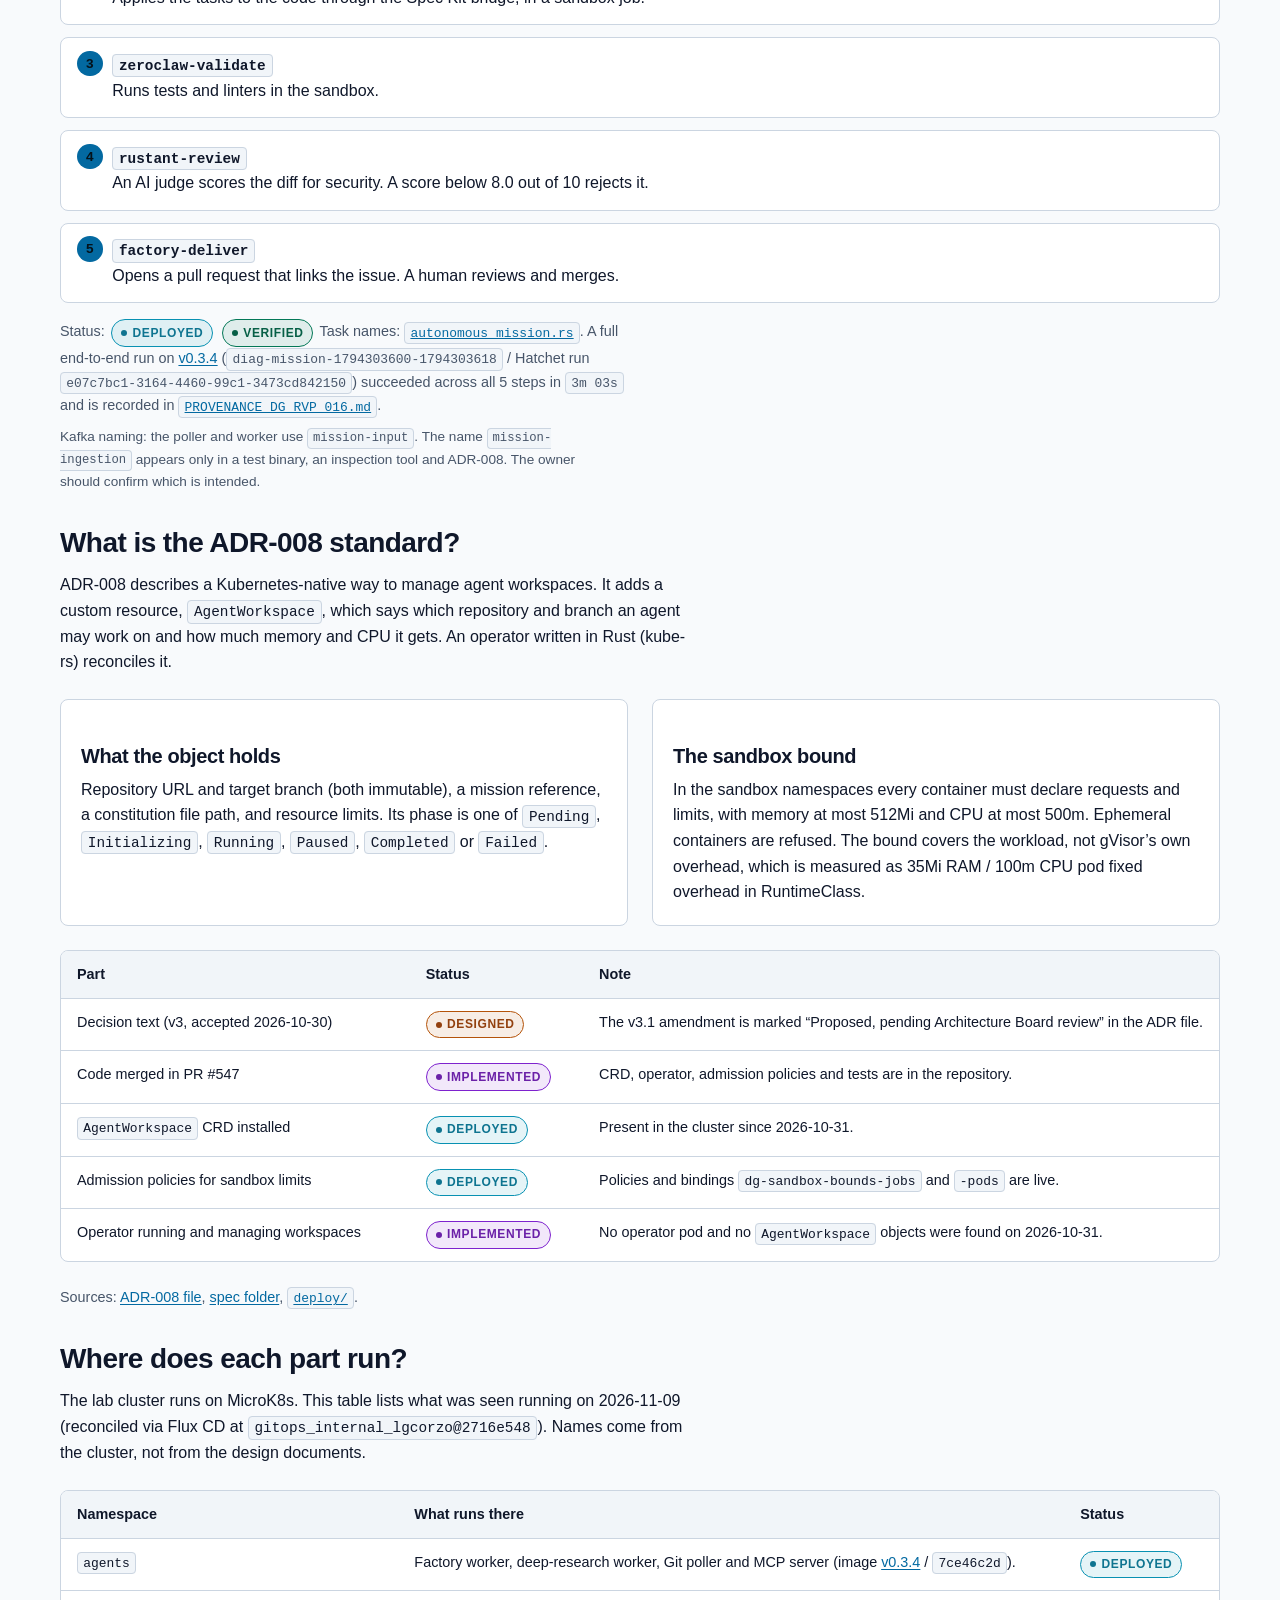
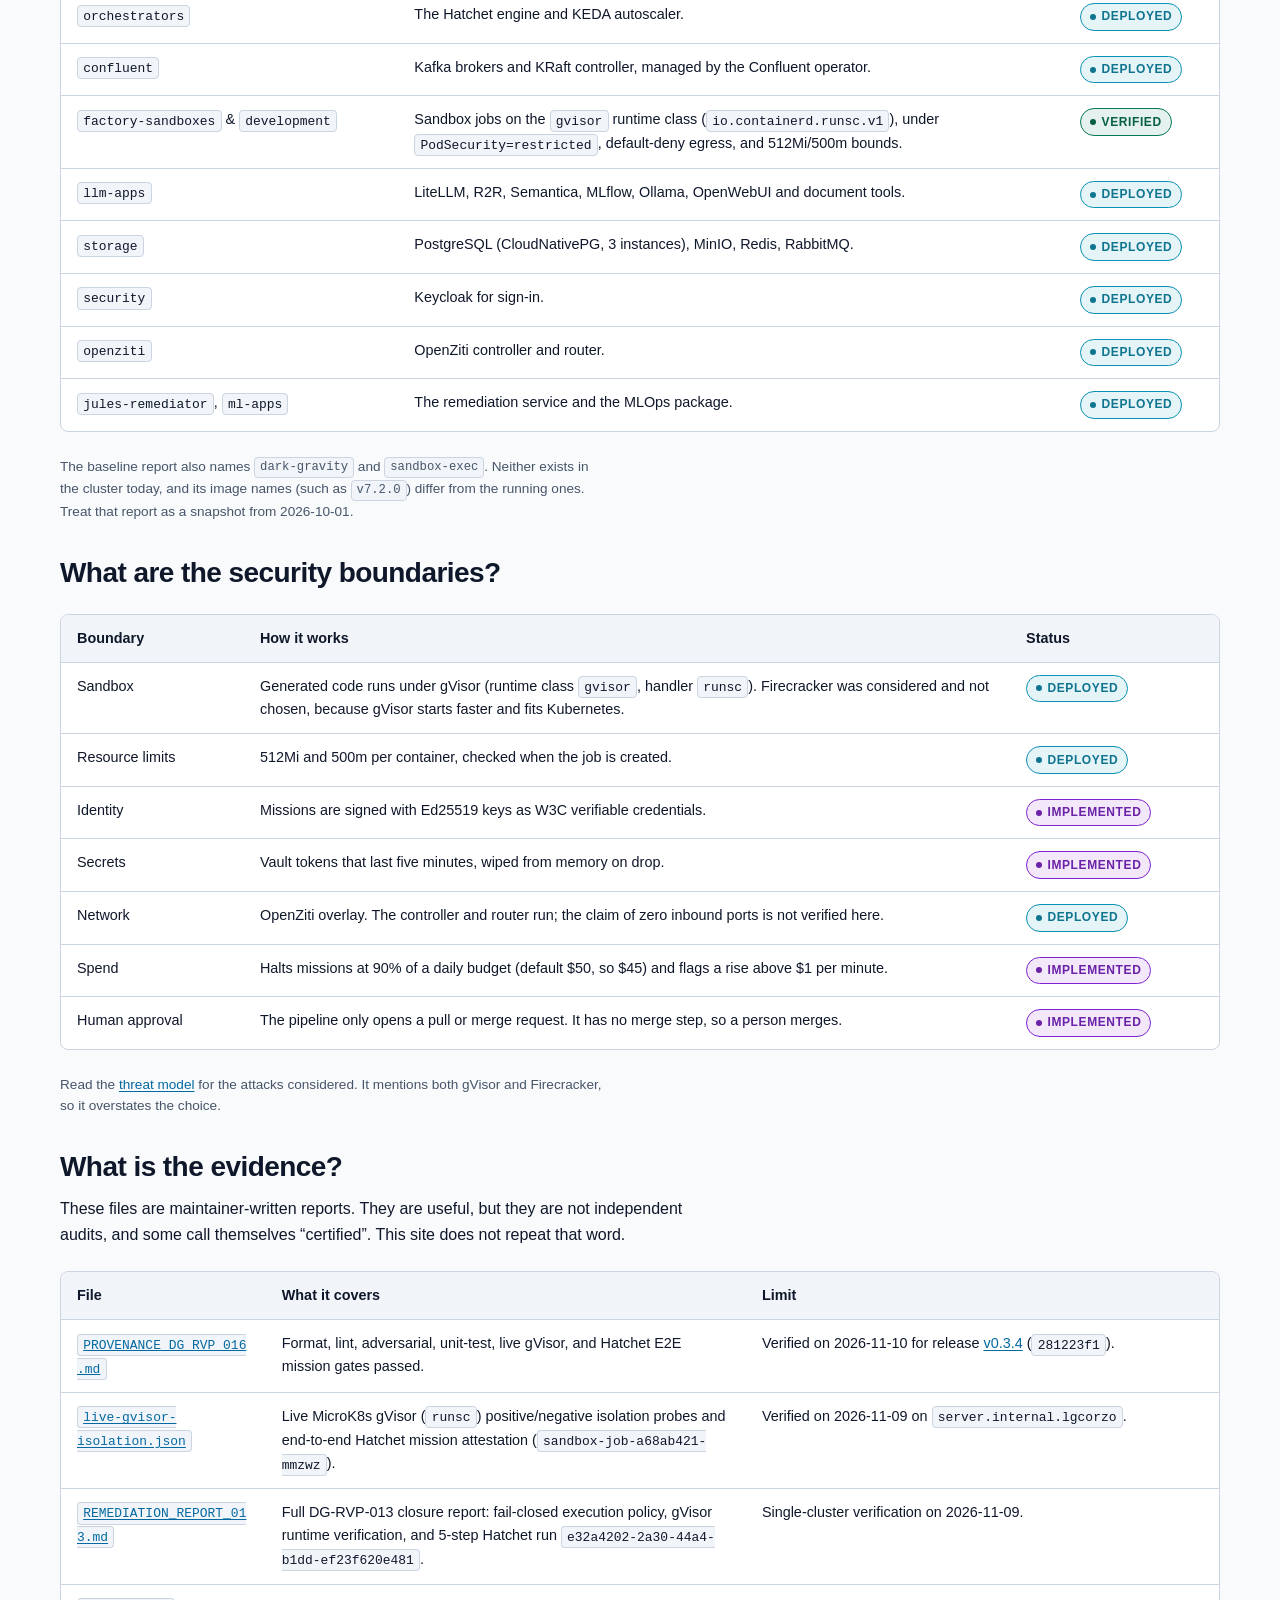
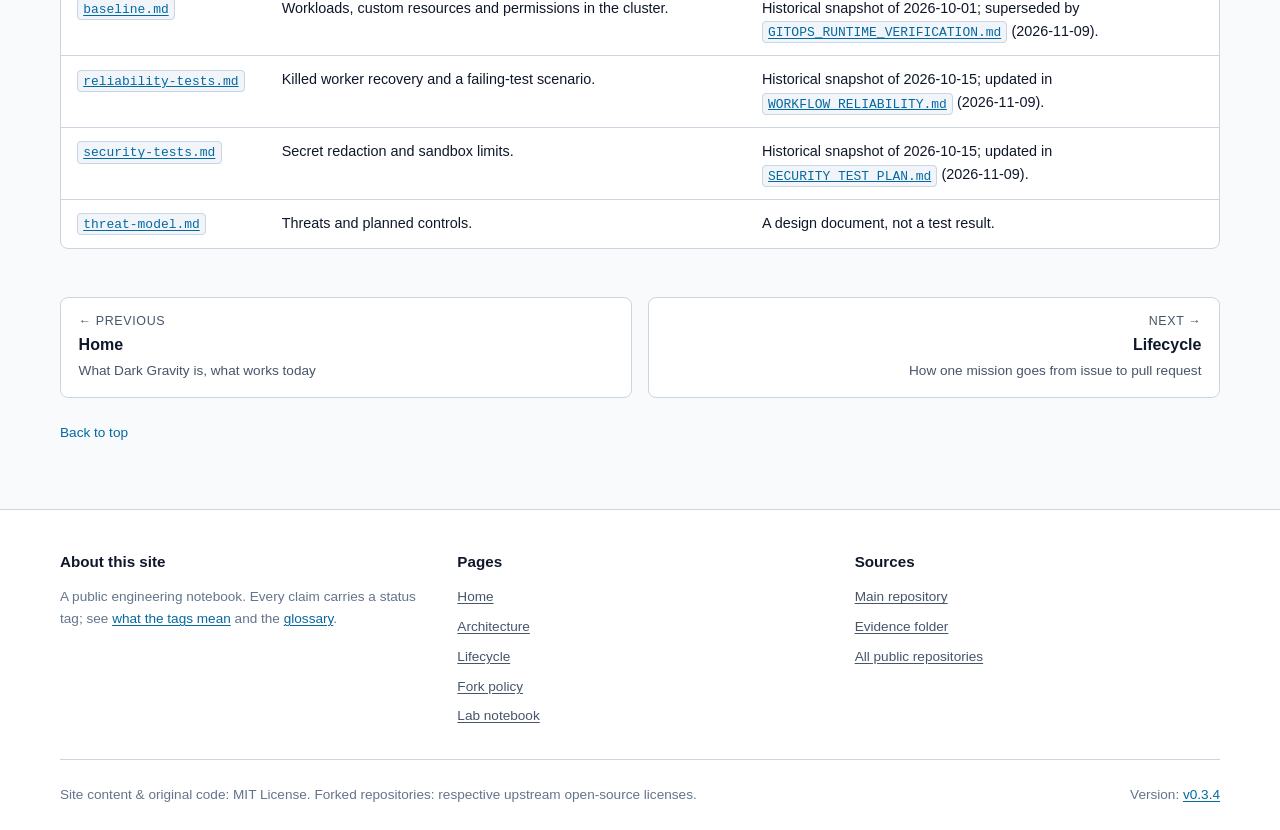
==== commit a28d7a27: "docs(claims): update sandbox memory limit from obsolete 30Mi to real 512Mi / 500m" ====
--- a/architecture.html
+++ b/architecture.html
@@ -155,11 +155,11 @@
           <div class="card">
             <h3>The sandbox bound</h3>
             <p>
-              In the <code>development</code> namespace every container must
-              declare requests and limits, with memory at most 30Mi and CPU
-              at most 250m. Ephemeral containers are refused. The bound
-              covers the workload, not gVisor&rsquo;s own overhead, which the
-              ADR says is still to be measured.
+              In the sandbox namespaces every container must
+              declare requests and limits, with memory at most 512Mi and CPU
+              at most 500m. Ephemeral containers are refused. The bound
+              covers the workload, not gVisor&rsquo;s own overhead, which is
+              measured as 35Mi RAM / 100m CPU pod fixed overhead in RuntimeClass.
             </p>
           </div>
         </div>
@@ -197,7 +197,7 @@
               <tr><td><code>agents</code></td><td>Factory worker, deep-research worker, Git poller and MCP server (image <a href="https://github.com/lgcorzo/rust_CACD_autonomous_factory/releases/tag/v0.3.4">v0.3.4</a> / <code>7ce46c2d</code>).</td><td><span class="status-tag status-deployed">Deployed</span></td></tr>
               <tr><td><code>orchestrators</code></td><td>The Hatchet engine and KEDA autoscaler.</td><td><span class="status-tag status-deployed">Deployed</span></td></tr>
               <tr><td><code>confluent</code></td><td>Kafka brokers and KRaft controller, managed by the Confluent operator.</td><td><span class="status-tag status-deployed">Deployed</span></td></tr>
-              <tr><td><code>factory-sandboxes</code> &amp; <code>development</code></td><td>Sandbox jobs on the <code>gvisor</code> runtime class (<code>io.containerd.runsc.v1</code>), under <code>PodSecurity=restricted</code>, default-deny egress, and 512Mi/500m (or 30Mi/250m) bounds.</td><td><span class="status-tag status-verified">Verified</span></td></tr>
+              <tr><td><code>factory-sandboxes</code> &amp; <code>development</code></td><td>Sandbox jobs on the <code>gvisor</code> runtime class (<code>io.containerd.runsc.v1</code>), under <code>PodSecurity=restricted</code>, default-deny egress, and 512Mi/500m bounds.</td><td><span class="status-tag status-verified">Verified</span></td></tr>
               <tr><td><code>llm-apps</code></td><td>LiteLLM, R2R, Semantica, MLflow, Ollama, OpenWebUI and document tools.</td><td><span class="status-tag status-deployed">Deployed</span></td></tr>
               <tr><td><code>storage</code></td><td>PostgreSQL (CloudNativePG, 3 instances), MinIO, Redis, RabbitMQ.</td><td><span class="status-tag status-deployed">Deployed</span></td></tr>
               <tr><td><code>security</code></td><td>Keycloak for sign-in.</td><td><span class="status-tag status-deployed">Deployed</span></td></tr>
@@ -221,7 +221,7 @@
             <thead><tr><th scope="col">Boundary</th><th scope="col">How it works</th><th scope="col">Status</th></tr></thead>
             <tbody>
               <tr><td>Sandbox</td><td>Generated code runs under gVisor (runtime class <code>gvisor</code>, handler <code>runsc</code>). Firecracker was considered and not chosen, because gVisor starts faster and fits Kubernetes.</td><td><span class="status-tag status-deployed">Deployed</span></td></tr>
-              <tr><td>Resource limits</td><td>30Mi and 250m per container, checked when the job is created.</td><td><span class="status-tag status-deployed">Deployed</span></td></tr>
+              <tr><td>Resource limits</td><td>512Mi and 500m per container, checked when the job is created.</td><td><span class="status-tag status-deployed">Deployed</span></td></tr>
               <tr><td>Identity</td><td>Missions are signed with Ed25519 keys as W3C verifiable credentials.</td><td><span class="status-tag status-implemented">Implemented</span></td></tr>
               <tr><td>Secrets</td><td>Vault tokens that last five minutes, wiped from memory on drop.</td><td><span class="status-tag status-implemented">Implemented</span></td></tr>
               <tr><td>Network</td><td>OpenZiti overlay. The controller and router run; the claim of zero inbound ports is not verified here.</td><td><span class="status-tag status-deployed">Deployed</span></td></tr>
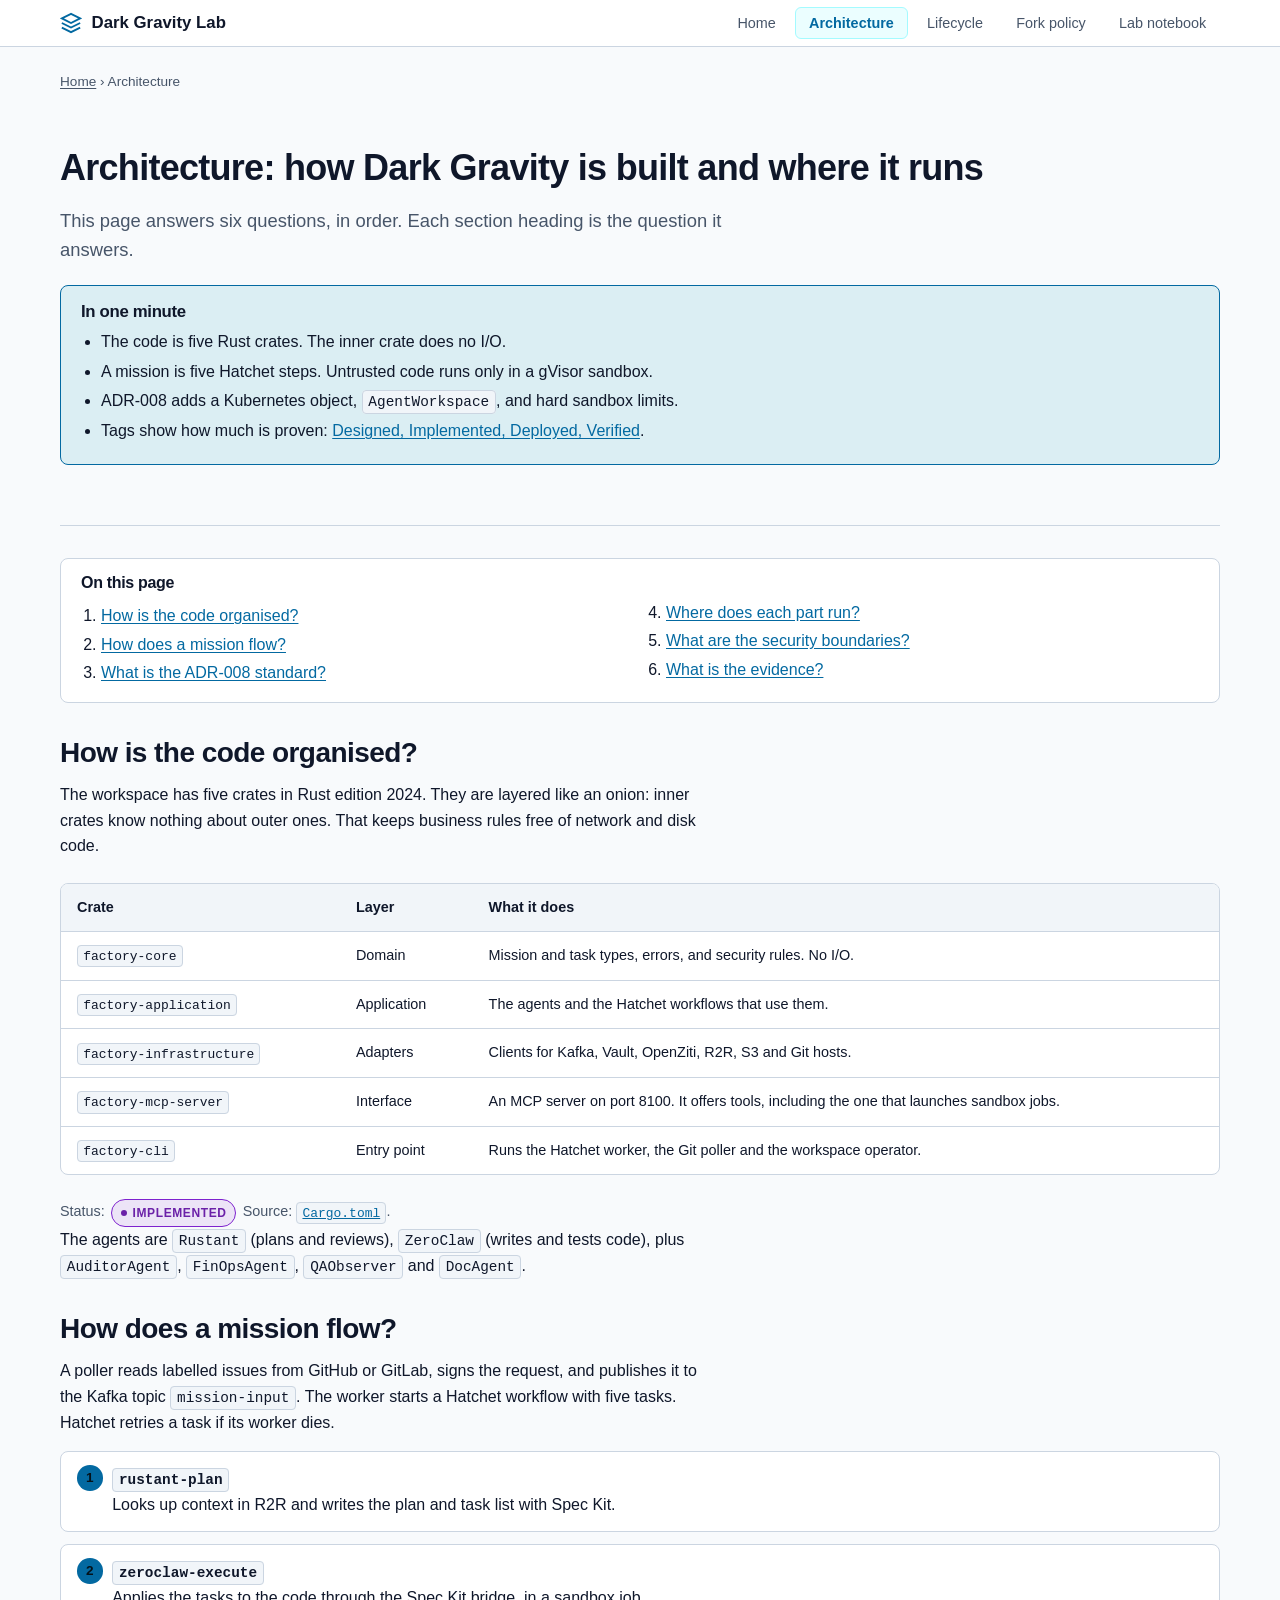
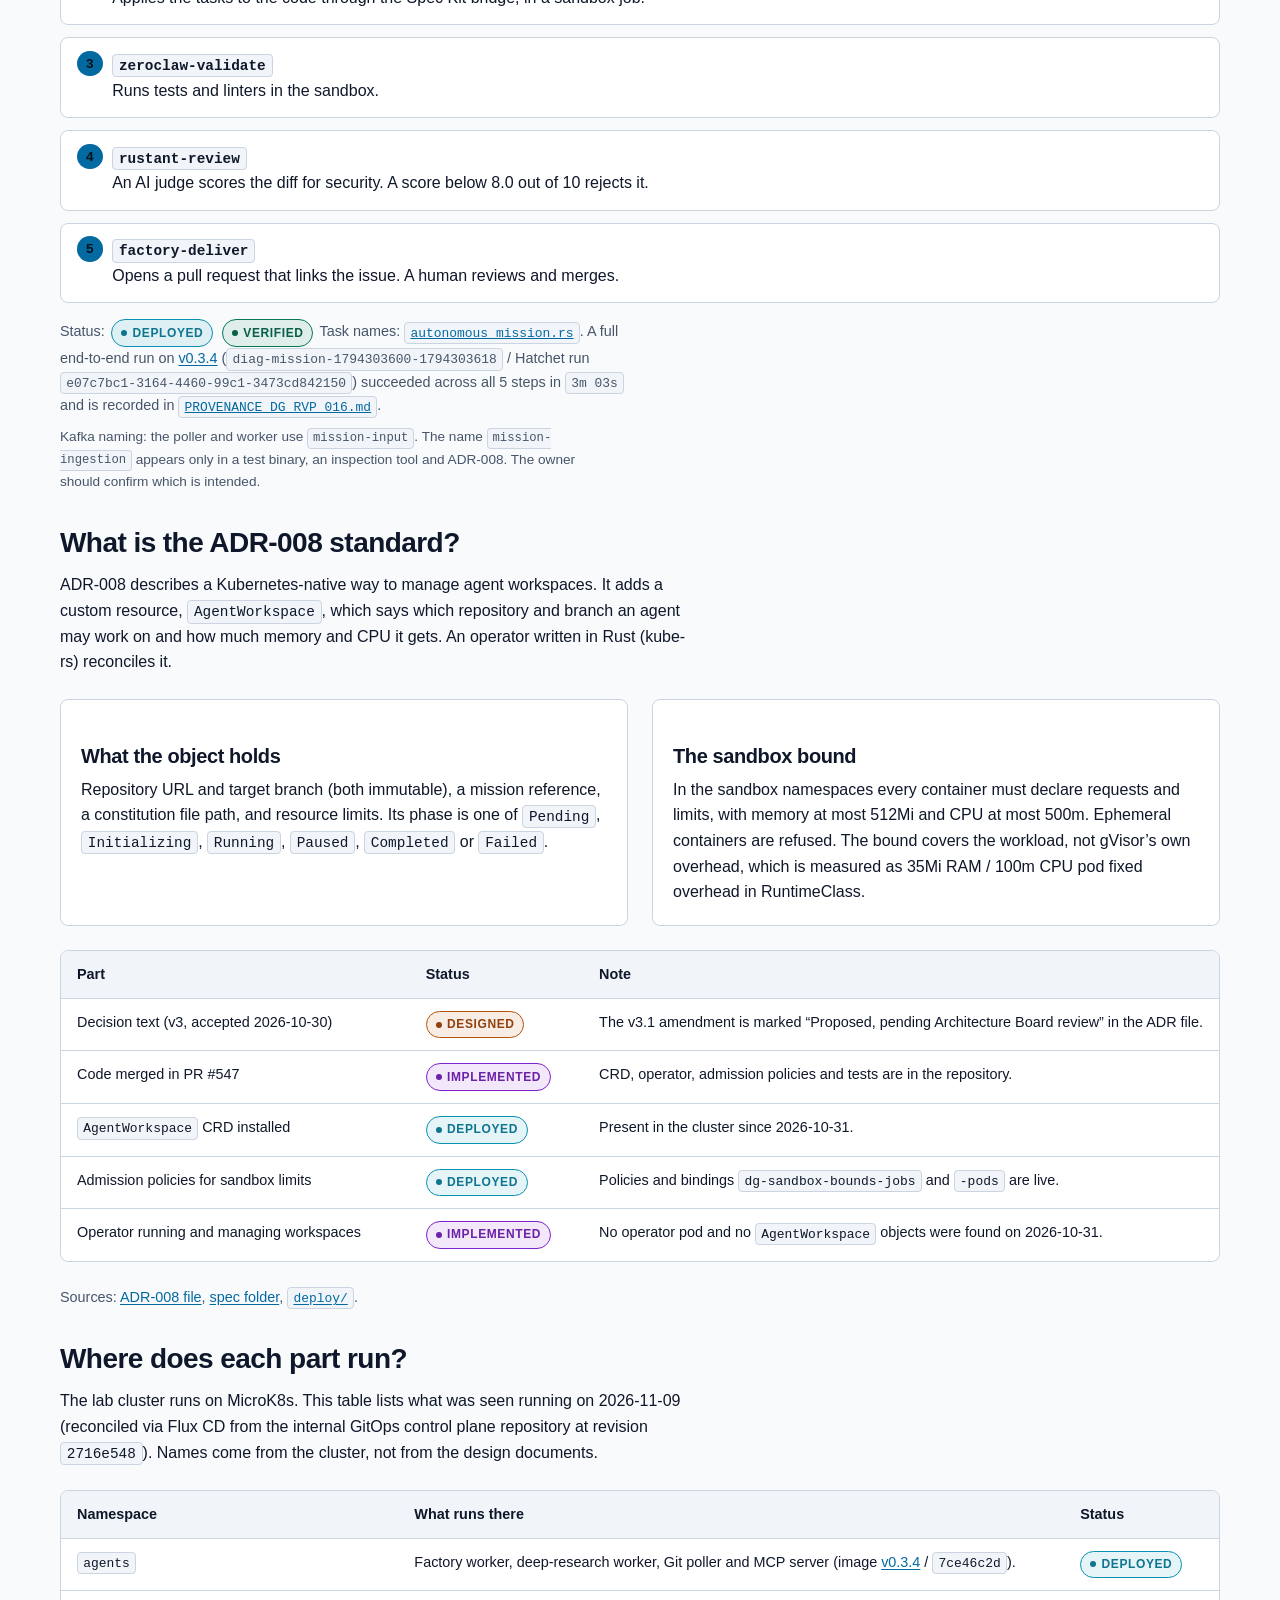
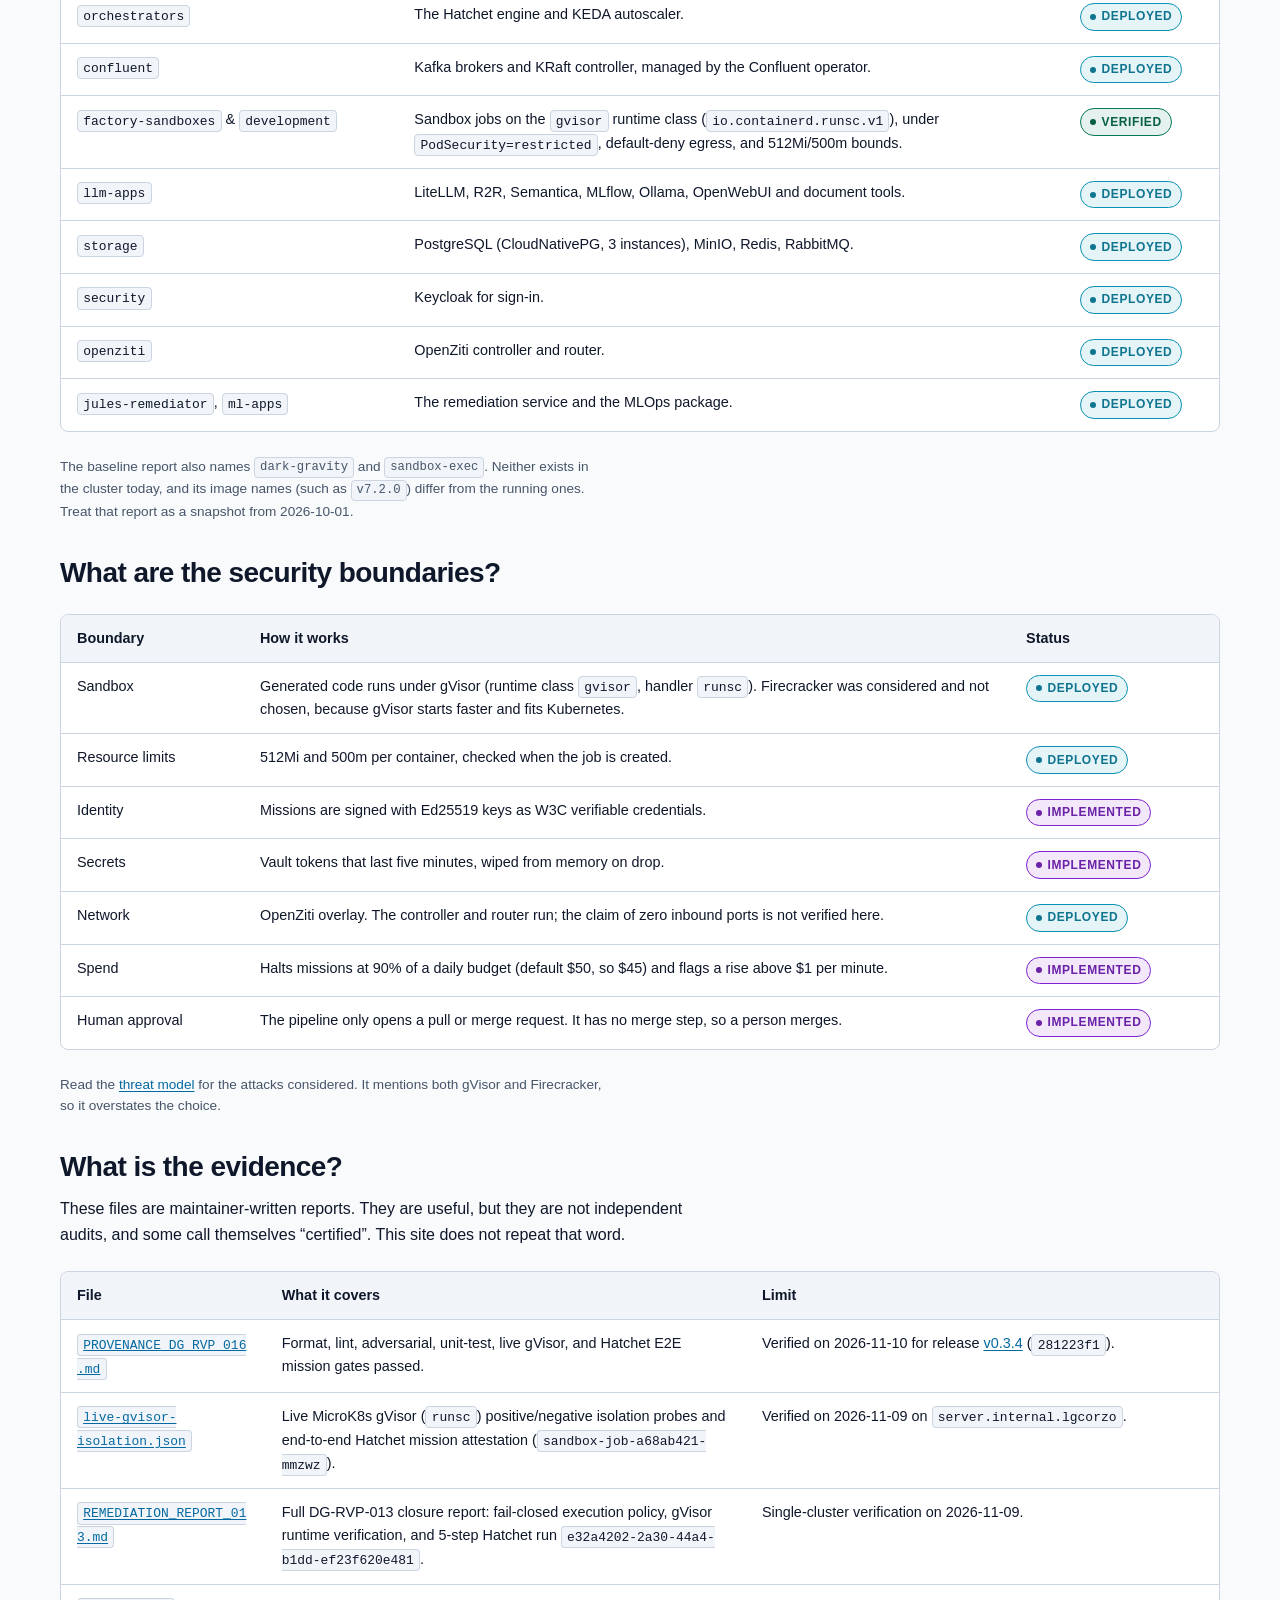
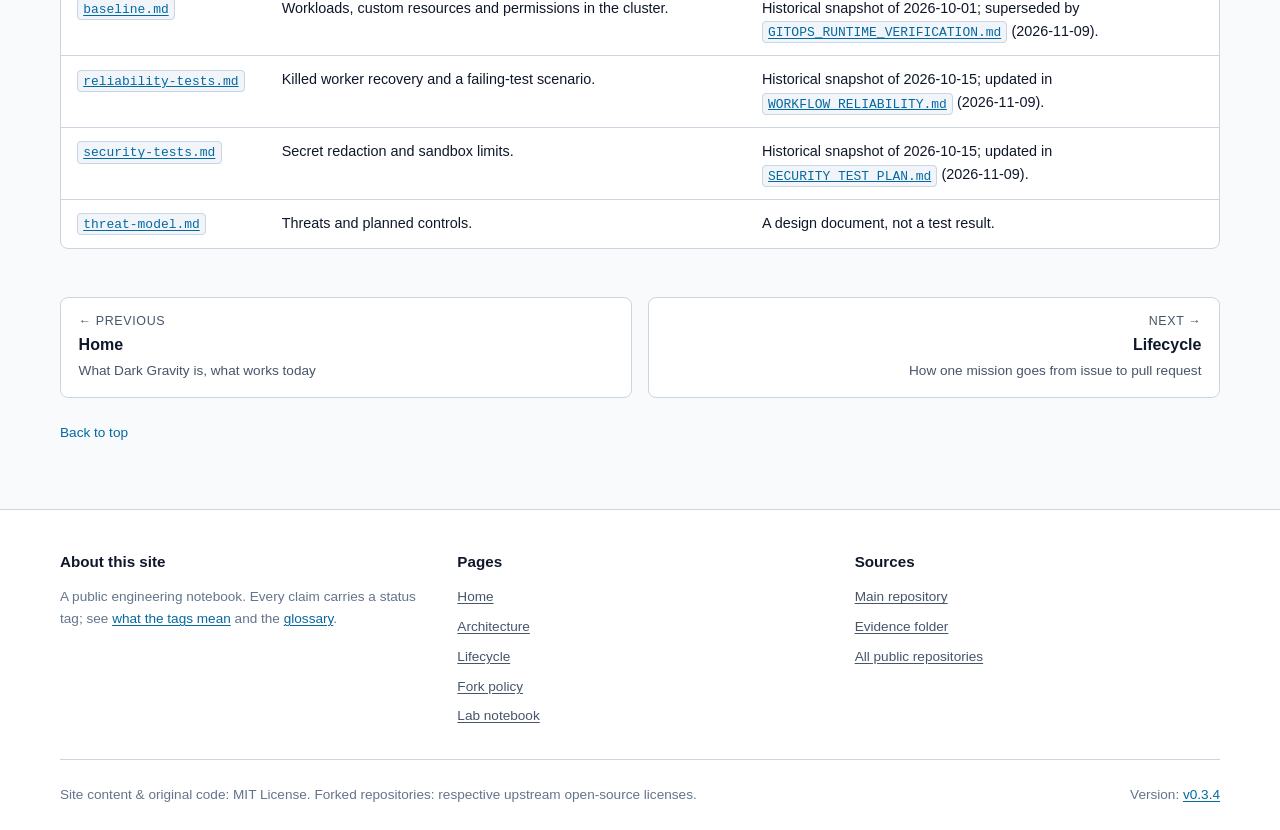
==== commit 71bfd863: "[agent] docs(audit): remove private repository metadata and align public ecosystem counts" ====
--- a/architecture.html
+++ b/architecture.html
@@ -187,7 +187,7 @@
         <h2>Where does each part run?</h2>
         <p>
           The lab cluster runs on MicroK8s. This table lists what was seen
-          running on 2026-11-09 (reconciled via Flux CD at <code>gitops_internal_lgcorzo@2716e548</code>). Names come from the cluster, not from the
+          running on 2026-11-09 (reconciled via Flux CD from the internal GitOps control plane repository at revision <code>2716e548</code>). Names come from the cluster, not from the
           design documents.
         </p>
         <div class="table-container">
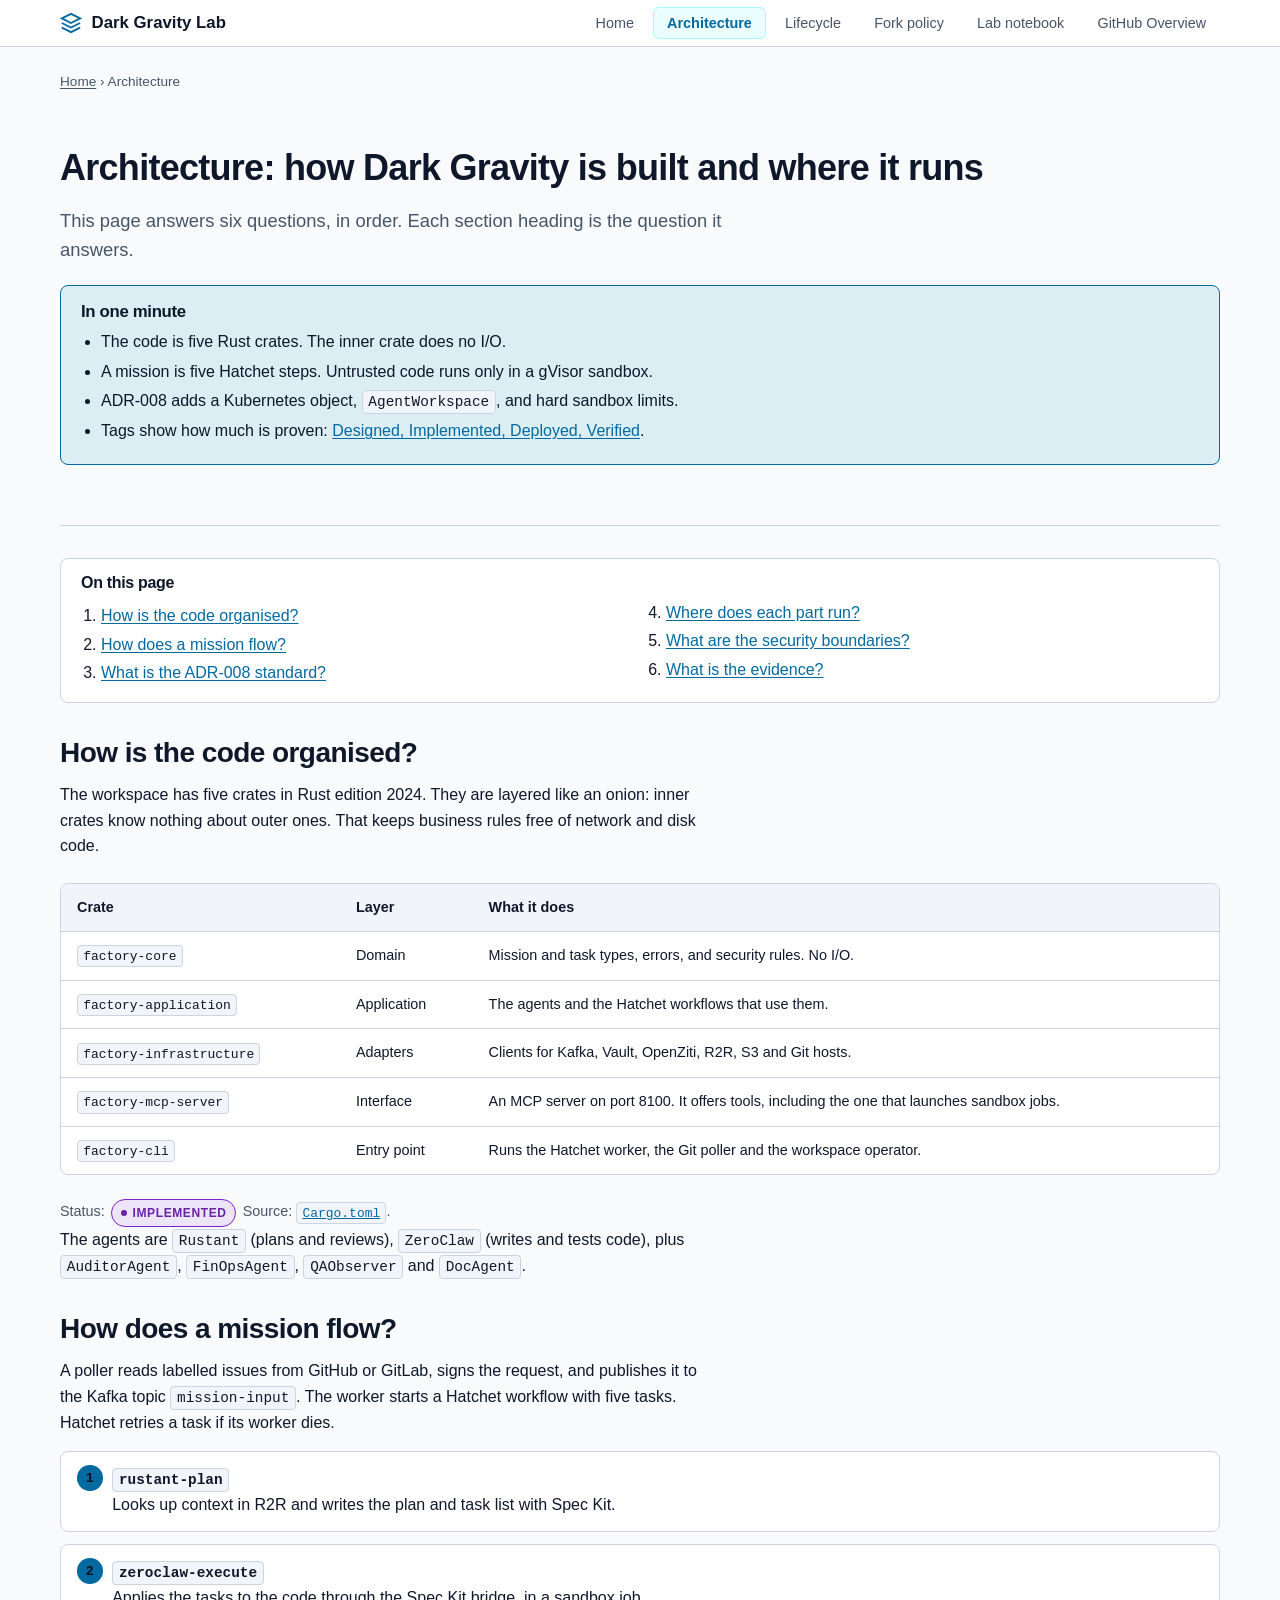
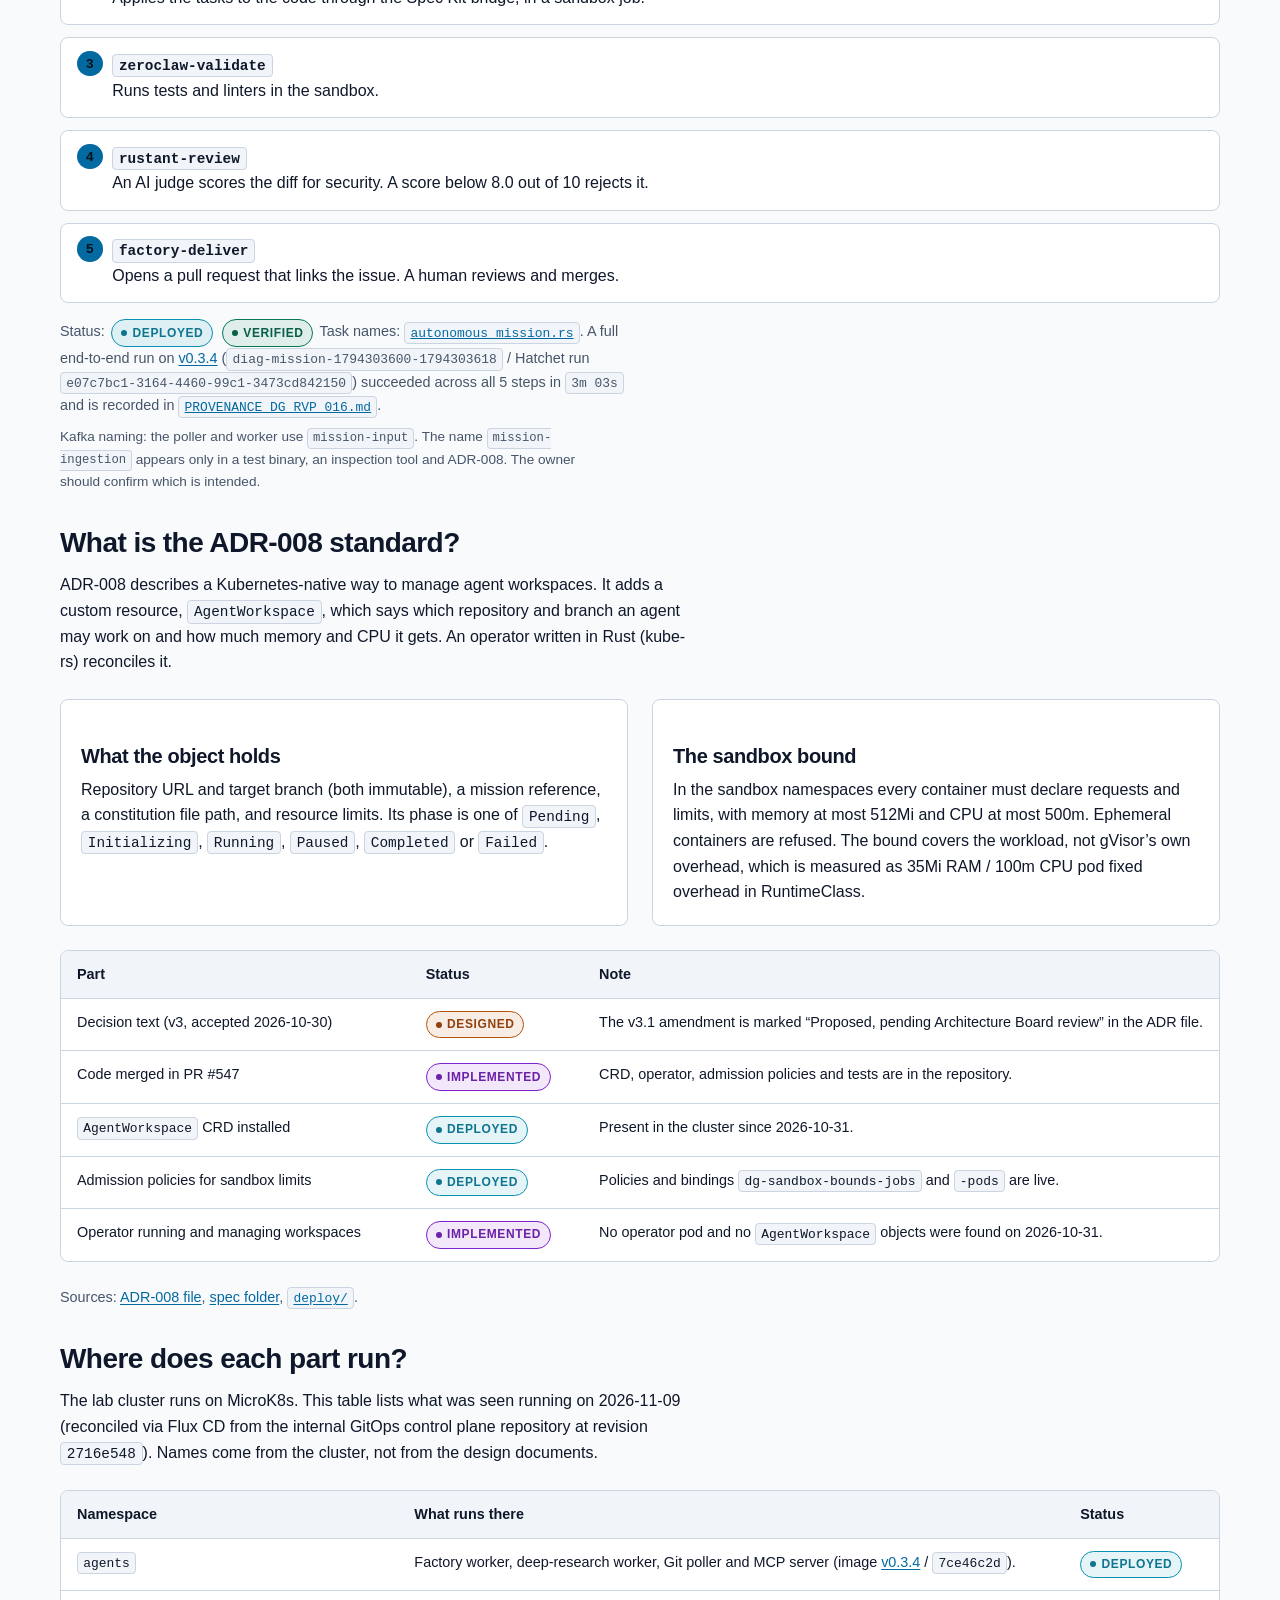
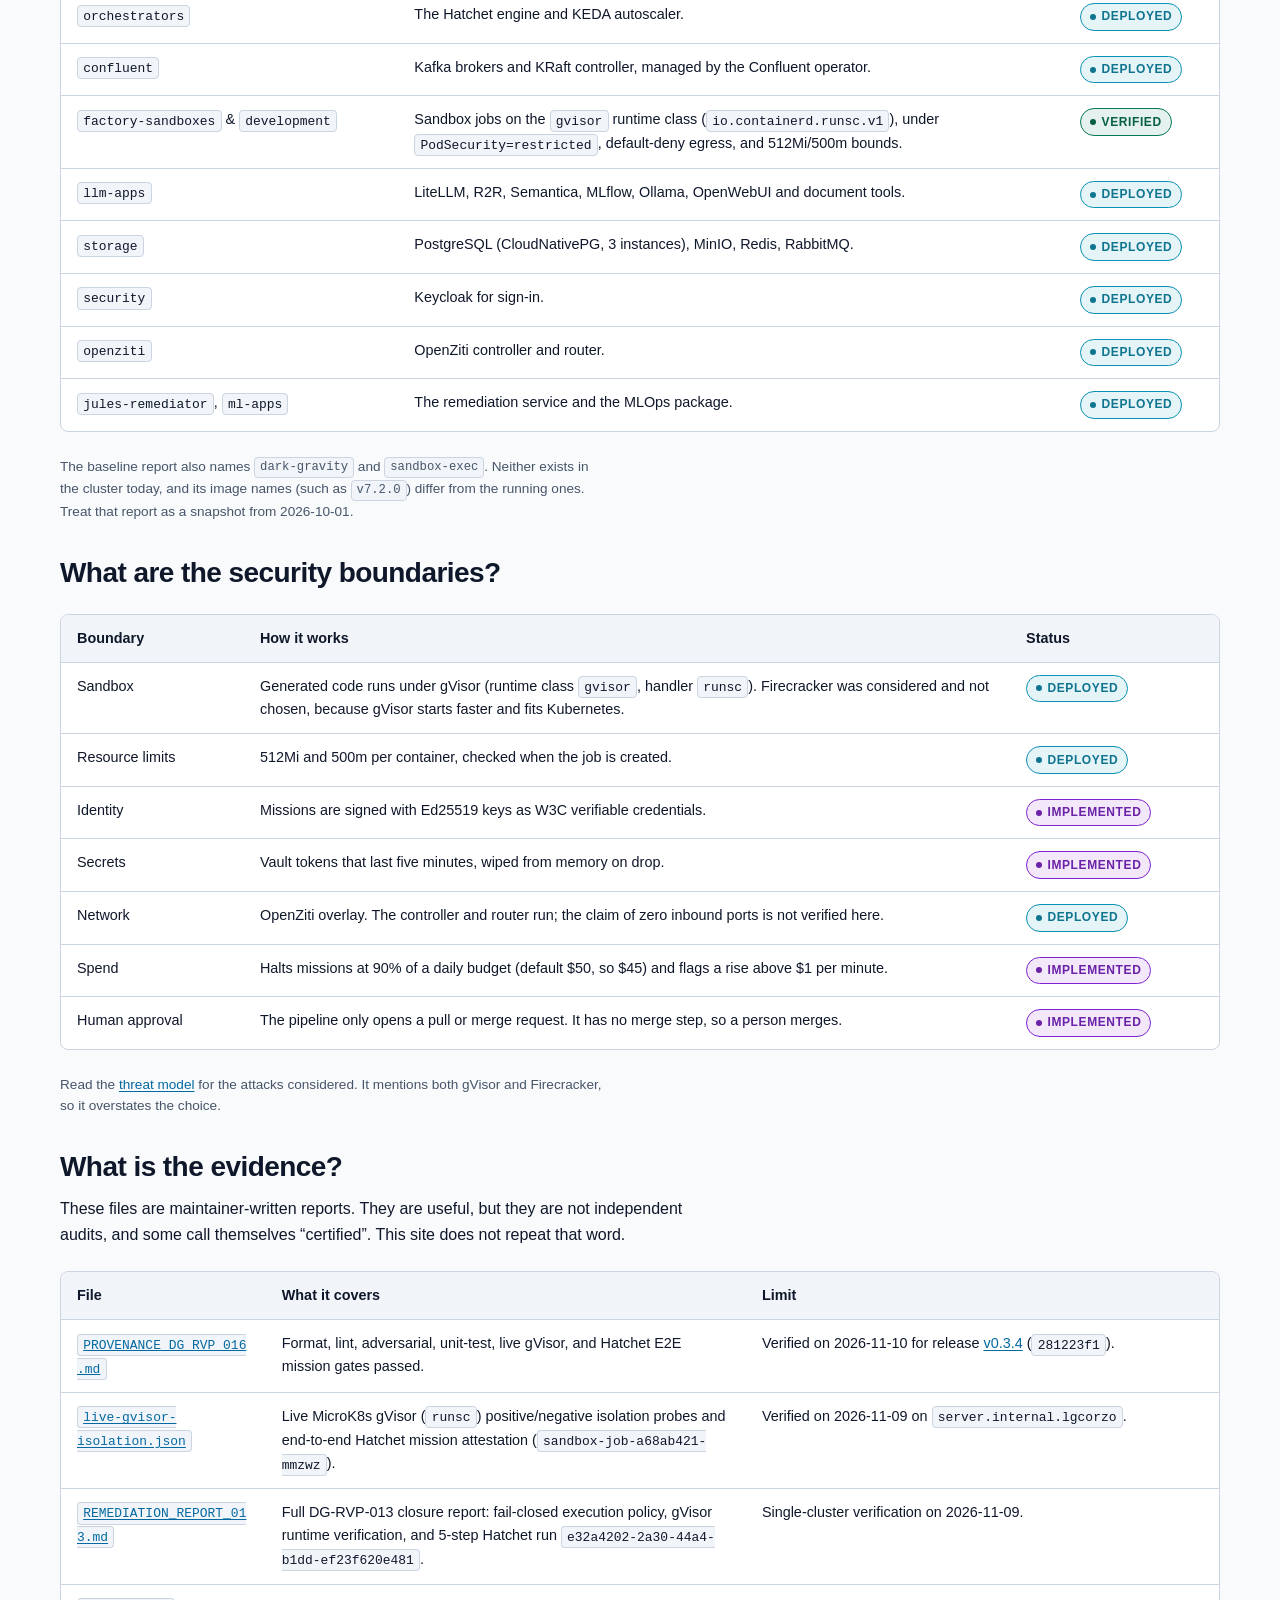
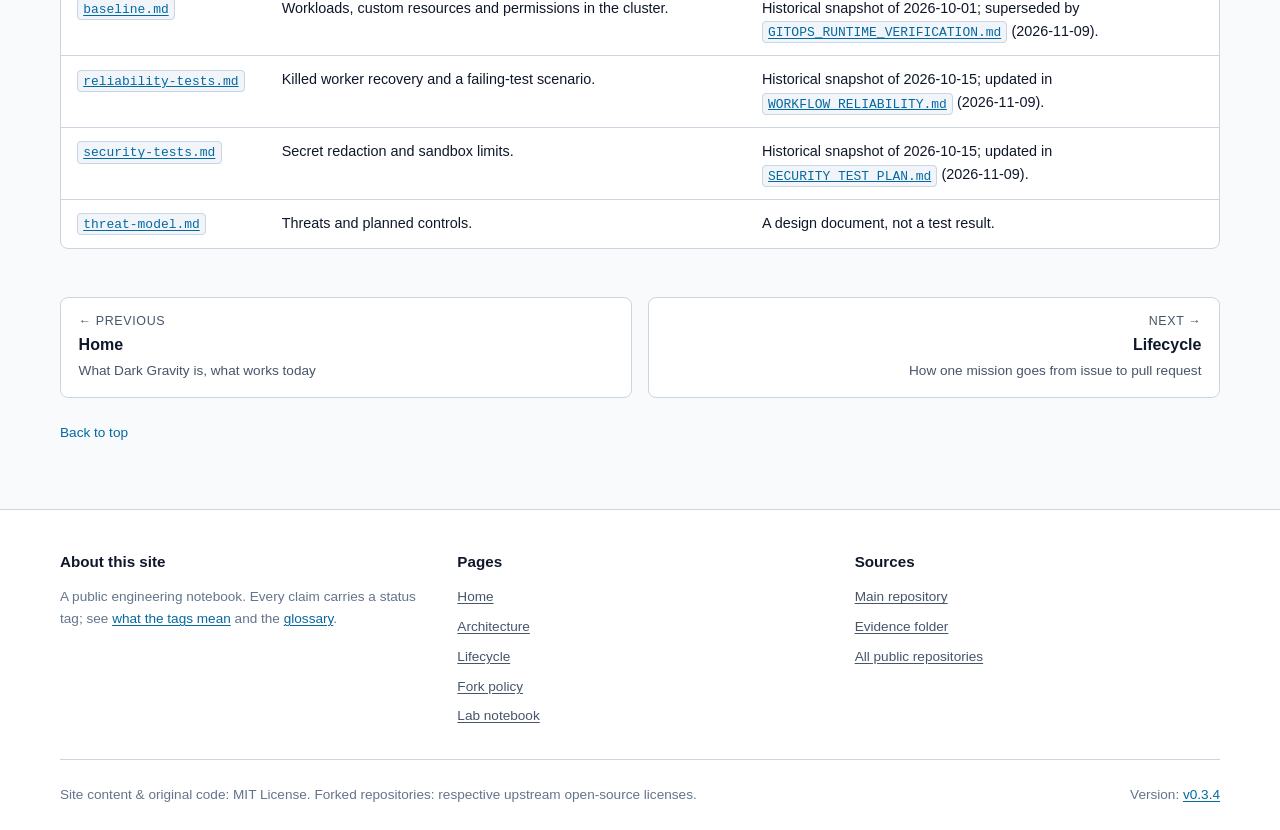
==== commit 2089e6cb: "[agent] feat(nav): add GitHub Overview (@lgcorzo) link to site header and hero CTA" ====
--- a/architecture.html
+++ b/architecture.html
@@ -34,6 +34,7 @@
           <li><a href="lifecycle.html" class="nav-link" title="Mission flow: from issue to human-reviewed PR">Lifecycle</a></li>
           <li><a href="fork-policy.html" class="nav-link" title="Dependency governance: 42 maintained open-source forks">Fork policy</a></li>
           <li><a href="notebooks.html" class="nav-link">Lab notebook</a></li>
+          <li><a href="https://github.com/lgcorzo" class="nav-link" title="GitHub profile and ecosystem overview (@lgcorzo)">GitHub Overview</a></li>
         </ul>
       </nav>
     </div>
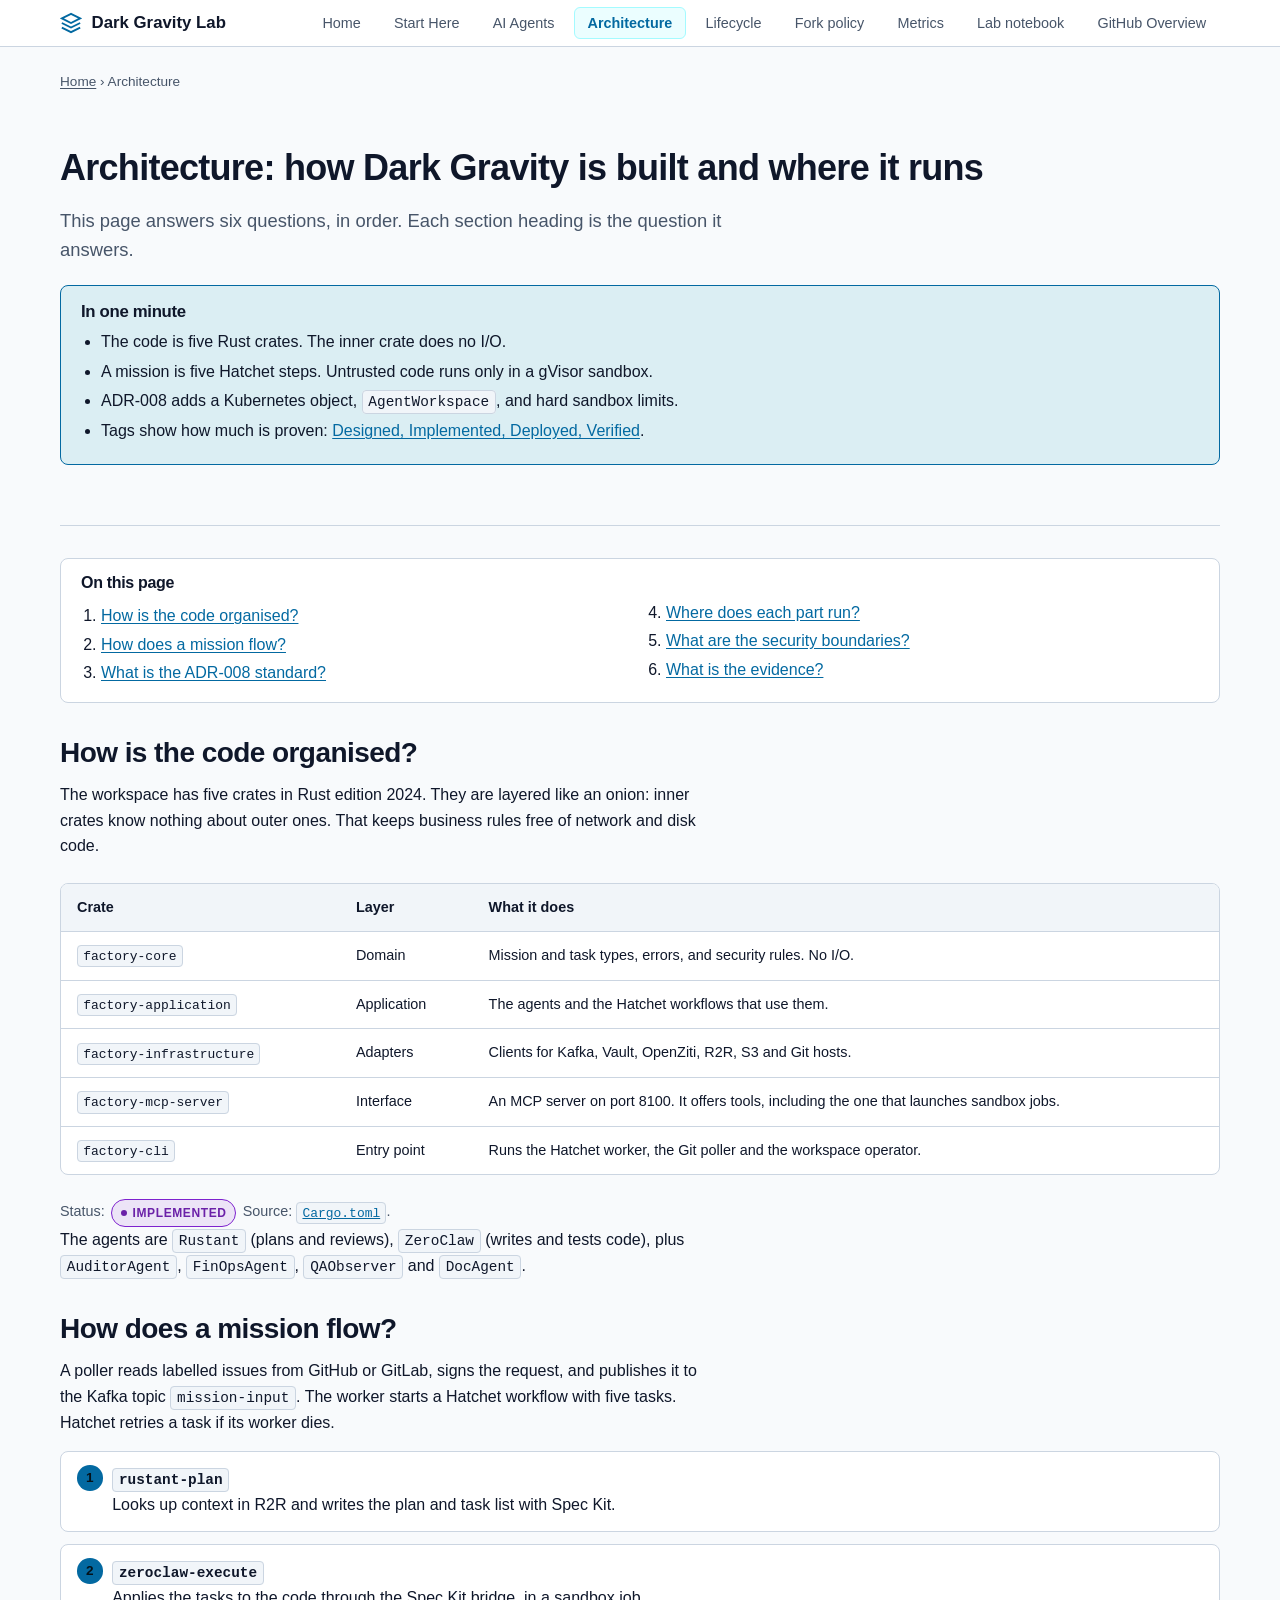
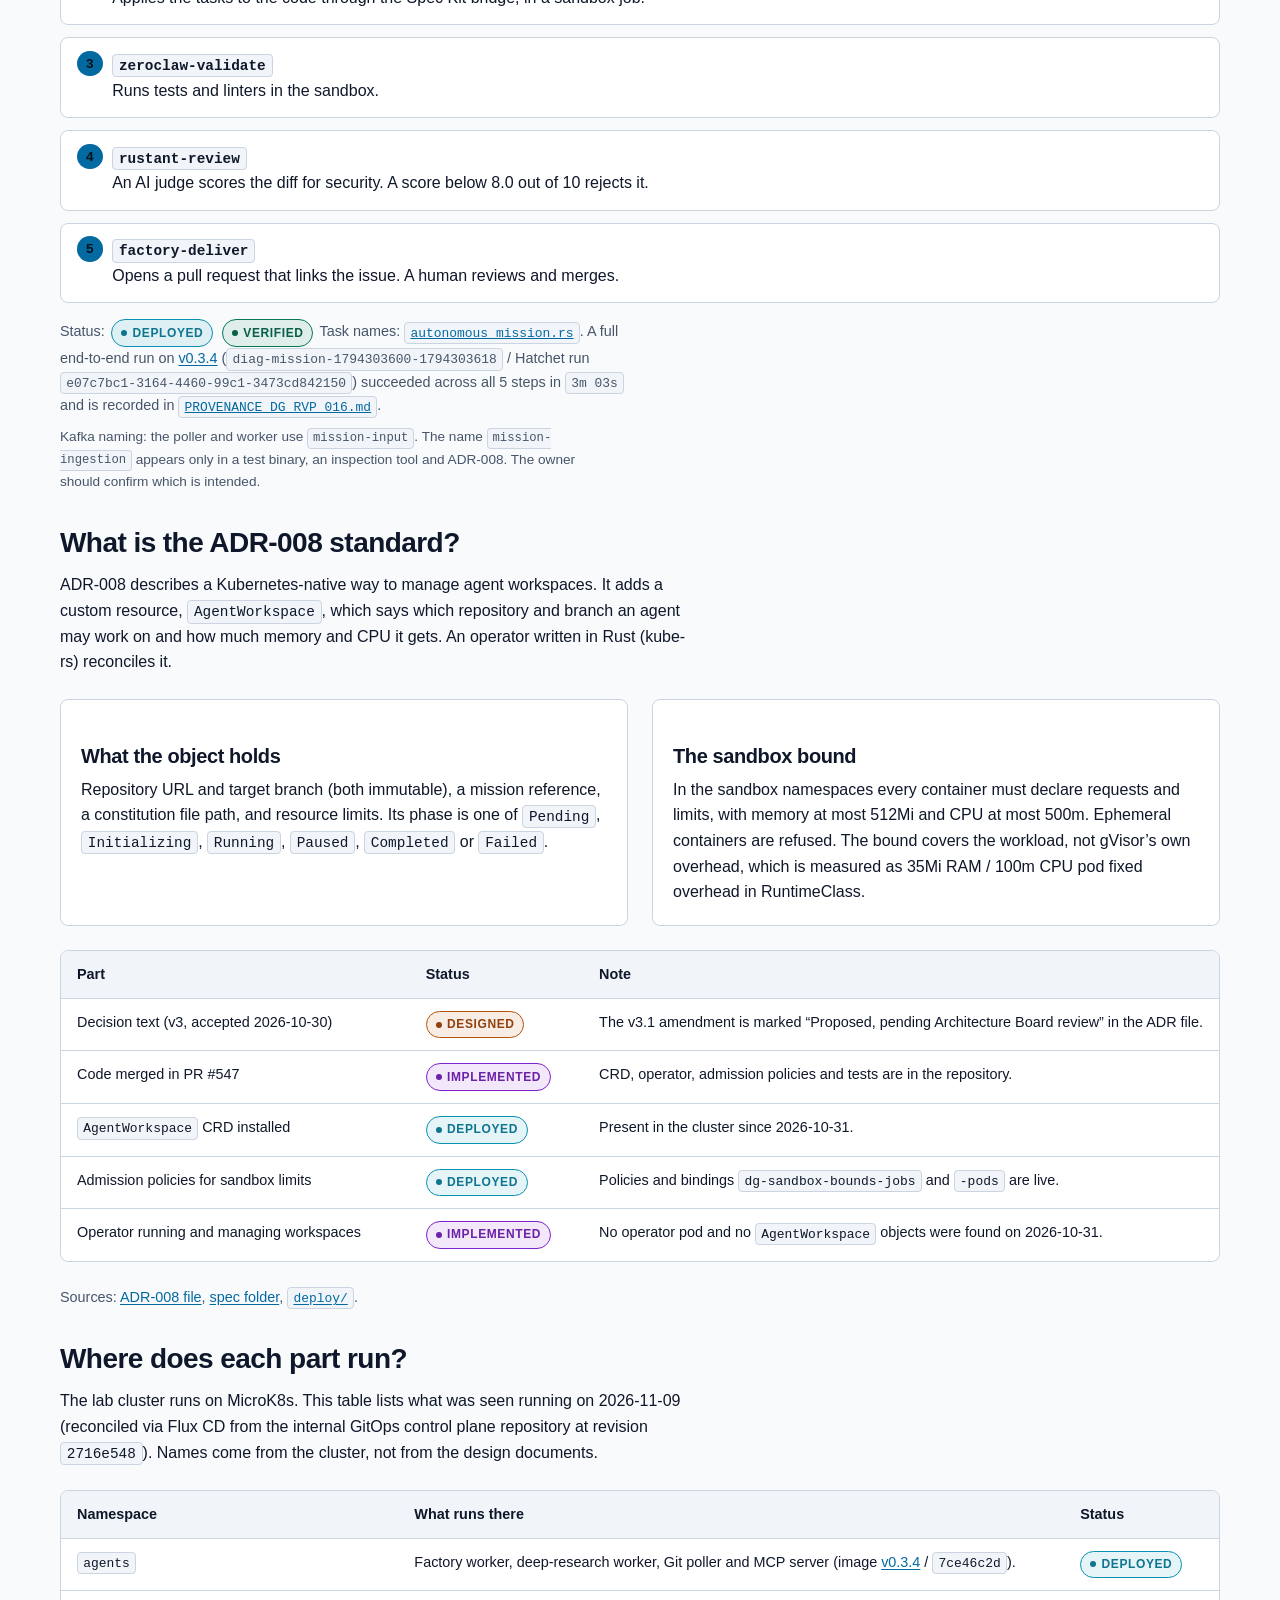
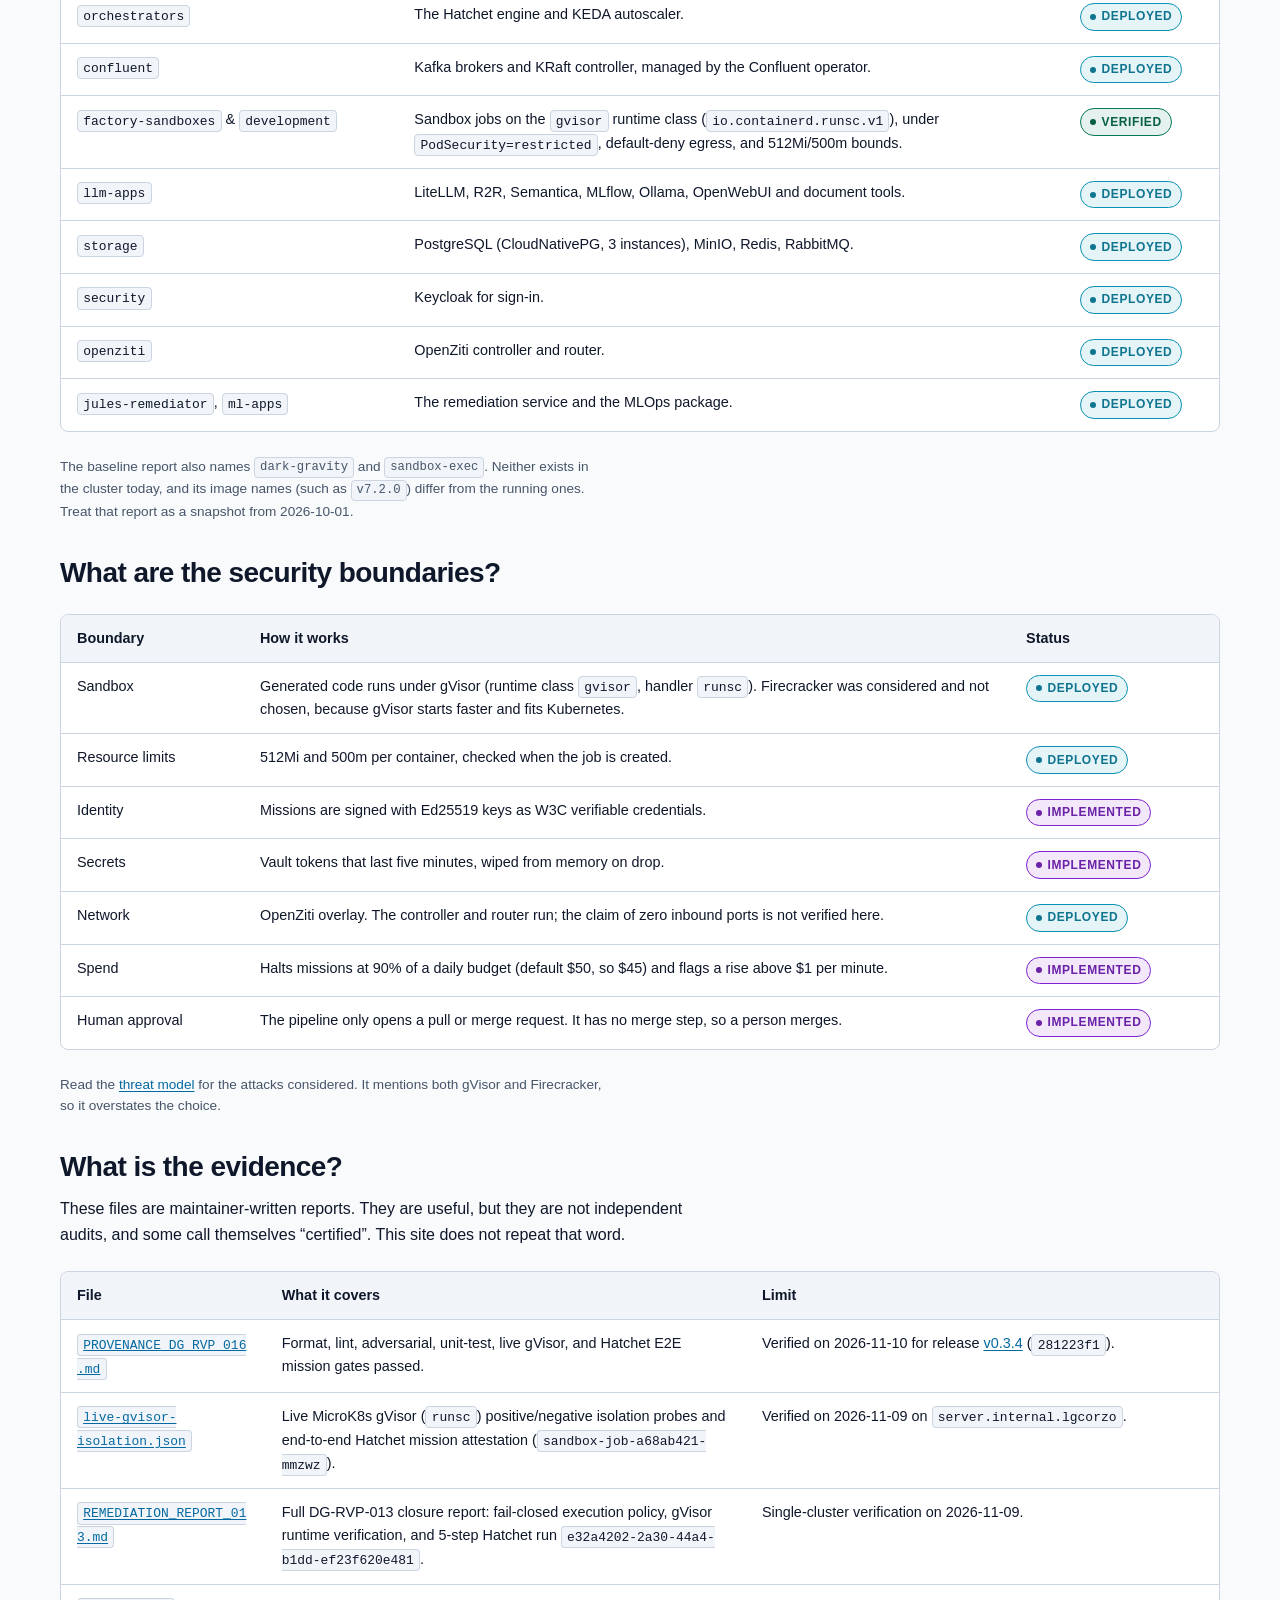
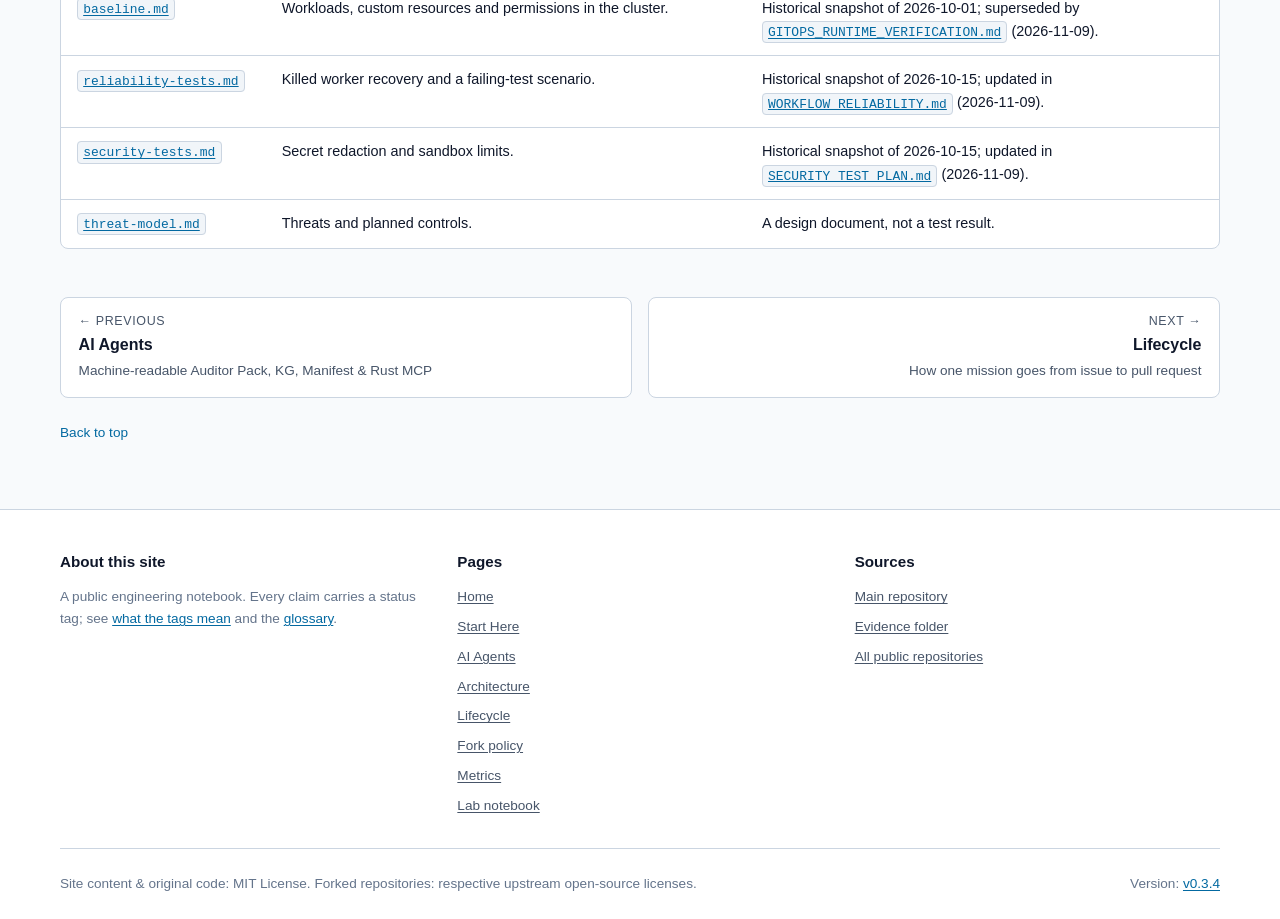
==== commit 5d7e5500: "feat(knowledge): complete Sprints 2-4 portals, KG, metrics, Rust MCP & R2R RAG (009)" ====
--- a/architecture.html
+++ b/architecture.html
@@ -30,9 +30,12 @@
         <a href="index.html" class="site-brand"><svg viewBox="0 0 24 24" fill="none" stroke="currentColor" stroke-width="2" aria-hidden="true"><path d="M12 2L2 7l10 5 10-5-10-5zM2 17l10 5 10-5M2 12l10 5 10-5"/></svg><span>Dark Gravity Lab</span></a>
         <ul class="nav-menu">
           <li><a href="index.html" class="nav-link">Home</a></li>
+          <li><a href="start-here/index.html" class="nav-link" title="5-minute onboarding across repos, RQs, metrics & MCP">Start Here</a></li>
+          <li><a href="ai-agents/index.html" class="nav-link" title="Quick-entry portal for external AI coding agents">AI Agents</a></li>
           <li><a href="architecture.html" class="nav-link" aria-current="page">Architecture</a></li>
           <li><a href="lifecycle.html" class="nav-link" title="Mission flow: from issue to human-reviewed PR">Lifecycle</a></li>
           <li><a href="fork-policy.html" class="nav-link" title="Dependency governance: 42 maintained open-source forks">Fork policy</a></li>
+          <li><a href="metrics.html" class="nav-link" title="Development, Quality, Security &amp; Agents KPIs">Metrics</a></li>
           <li><a href="notebooks.html" class="nav-link">Lab notebook</a></li>
           <li><a href="https://github.com/lgcorzo" class="nav-link" title="GitHub profile and ecosystem overview (@lgcorzo)">GitHub Overview</a></li>
         </ul>
@@ -263,7 +266,7 @@
 
       <!--SHELL:PAGER-->
       <nav class="pager" aria-label="Reading order">
-        <a class="prev" href="index.html" rel="prev"><small>&larr; Previous</small><strong>Home</strong><br><span class="note">What Dark Gravity is, what works today</span></a>
+        <a class="prev" href="ai-agents/index.html" rel="prev"><small>&larr; Previous</small><strong>AI Agents</strong><br><span class="note">Machine-readable Auditor Pack, KG, Manifest &amp; Rust MCP</span></a>
         <a class="next" href="lifecycle.html" rel="next"><small>Next &rarr;</small><strong>Lifecycle</strong><br><span class="note">How one mission goes from issue to pull request</span></a>
       </nav>
       <!--/SHELL:PAGER-->
@@ -285,9 +288,12 @@
           <p class="footer-title">Pages</p>
           <ul class="footer-links">
             <li><a href="index.html">Home</a></li>
+            <li><a href="start-here/index.html">Start Here</a></li>
+            <li><a href="ai-agents/index.html">AI Agents</a></li>
             <li><a href="architecture.html">Architecture</a></li>
             <li><a href="lifecycle.html">Lifecycle</a></li>
             <li><a href="fork-policy.html">Fork policy</a></li>
+            <li><a href="metrics.html">Metrics</a></li>
             <li><a href="notebooks.html">Lab notebook</a></li>
           </ul>
         </div>
